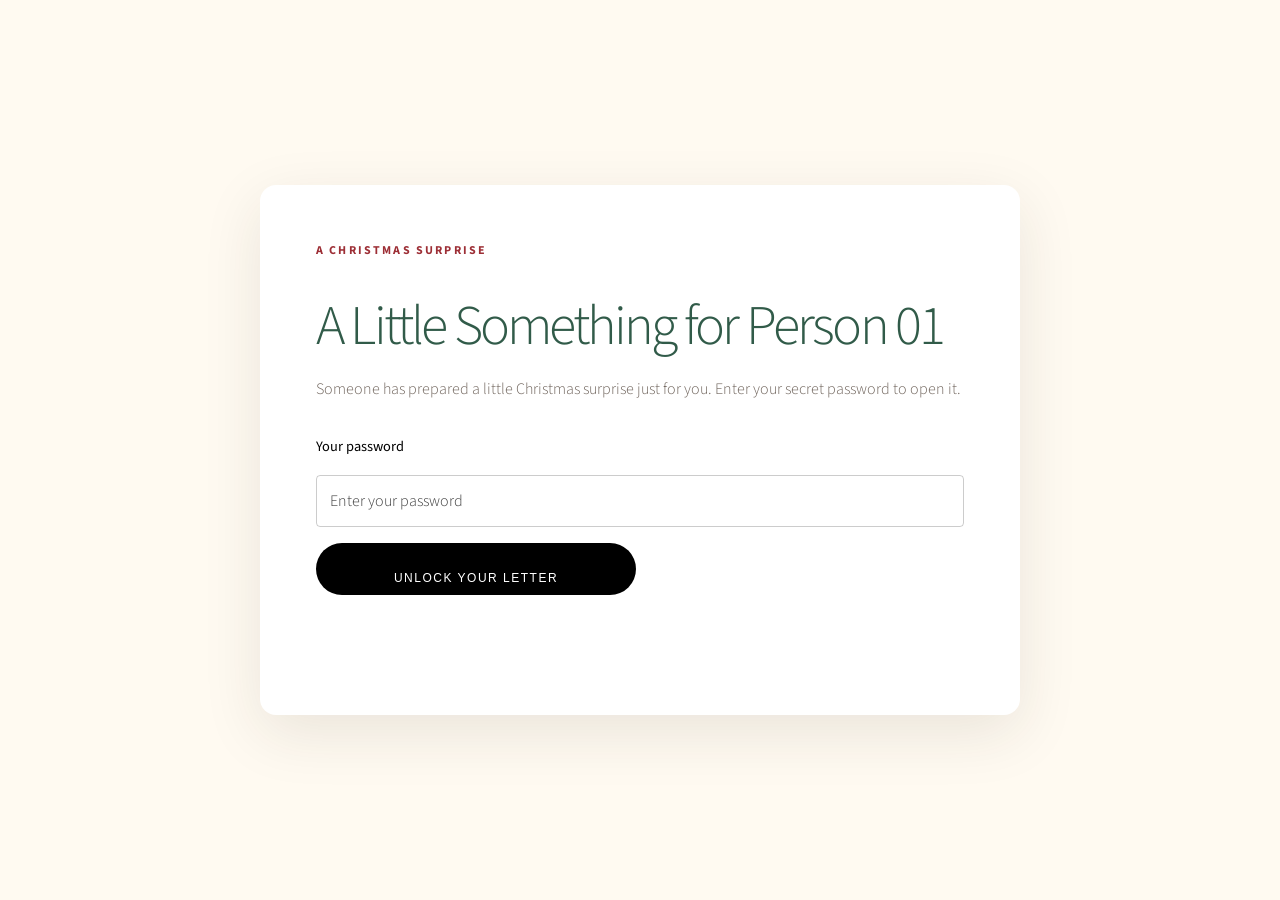
==== letters/person-01/index.html @ bc8947fe "init commit gpt" ====
<!DOCTYPE HTML>
<html lang="en">
<head>
  <title>Christmas Letter</title>
  <meta charset="utf-8" />
  <meta name="viewport" content="width=device-width, initial-scale=1" />
  <link rel="stylesheet" href="../../assets/css/main.css" />
  <link rel="stylesheet" href="../../assets/css/letters.css" />
  <noscript><link rel="stylesheet" href="../../assets/css/noscript.css" /></noscript>
</head>
<body class="letter-page">
  <main class="letter-shell">
    <section class="letter-card">
      <div id="password-gate">
        <p class="letter-kicker">A Christmas surprise</p>
        <h1 class="letter-title">A Little Something for <span id="recipient-name">You</span></h1>
        <p class="letter-intro">Someone has prepared a little Christmas surprise just for you. Enter your secret password to open it.</p>
        <form id="password-form" class="letter-form">
          <label for="letter-password">Your password</label>
          <input id="letter-password" type="password" autocomplete="off" placeholder="Enter your password" required />
          <button type="submit" class="button primary">Unlock your letter</button>
          <p id="password-error" class="letter-error" role="alert" aria-live="polite"></p>
        </form>
      </div>
      <article id="letter-content" hidden>
        <p class="letter-kicker">A letter, just for you</p>
        <h1 class="letter-title" id="letter-title">Merry Christmas!</h1>
        <p id="letter-greeting"></p>
        <div id="letter-paragraphs"></div>
        <p class="letter-footer">Made with love this Christmas ✨</p>
      </article>
    </section>
  </main>
  <script src="./letter-config.js"></script>
  <script src="../../assets/js/letter-gate.js"></script>
</body>
</html>
---- assets/css/main.css ----
@import url(fontawesome-all.min.css);
@import url("https://fonts.googleapis.com/css?family=Source+Sans+Pro:300,300i,400,400i");

/*
	Story by HTML5 UP
	html5up.net | @ajlkn
	Free for personal and commercial use under the CCA 3.0 license (html5up.net/license)
*/

html, body, div, span, applet, object,
iframe, h1, h2, h3, h4, h5, h6, p, blockquote,
pre, a, abbr, acronym, address, big, cite,
code, del, dfn, em, img, ins, kbd, q, s, samp,
small, strike, strong, sub, sup, tt, var, b,
u, i, center, dl, dt, dd, ol, ul, li, fieldset,
form, label, legend, table, caption, tbody,
tfoot, thead, tr, th, td, article, aside,
canvas, details, embed, figure, figcaption,
footer, header, hgroup, menu, nav, output, ruby,
section, summary, time, mark, audio, video {
	margin: 0;
	padding: 0;
	border: 0;
	font-size: 100%;
	font: inherit;
	vertical-align: baseline;}

article, aside, details, figcaption, figure,
footer, header, hgroup, menu, nav, section {
	display: block;}

body {
	line-height: 1;
}

ol, ul {
	list-style: none;
}

blockquote, q {
	quotes: none;
}

	blockquote:before, blockquote:after, q:before, q:after {
		content: '';
		content: none;
	}

table {
	border-collapse: collapse;
	border-spacing: 0;
}

body {
	-webkit-text-size-adjust: none;
}

mark {
	background-color: transparent;
	color: inherit;
}

input::-moz-focus-inner {
	border: 0;
	padding: 0;
}

input, select, textarea {
	-moz-appearance: none;
	-webkit-appearance: none;
	-ms-appearance: none;
	appearance: none;
}

/* Basic */

	@-ms-viewport {
		width: device-width;
	}

	body {
		-ms-overflow-style: scrollbar;
	}

	@media screen and (max-width: 480px) {

		html, body {
			min-width: 320px;
		}

	}

	html {
		box-sizing: border-box;
	}

	*, *:before, *:after {
		box-sizing: inherit;
	}

	body {
		background: #ffffff;
	}

		body.is-preload *, body.is-preload *:before, body.is-preload *:after {
			-moz-animation: none !important;
			-webkit-animation: none !important;
			-ms-animation: none !important;
			animation: none !important;
			-moz-transition: none !important;
			-webkit-transition: none !important;
			-ms-transition: none !important;
			transition: none !important;
		}

/* Type */

	html {
		font-size: 18pt;
	}

		@media screen and (max-width: 1680px) {

			html {
				font-size: 14pt;
			}

		}

		@media screen and (max-width: 1280px) {

			html {
				font-size: 12pt;
			}

		}

		@media screen and (max-width: 736px) {

			html {
				font-size: 11pt;
			}

		}

		@media screen and (max-width: 360px) {

			html {
				font-size: 10pt;
			}

		}

	body {
		background-color: #ffffff;
		color: #000000;
	}

	body, input, select, textarea {
		font-family: "Source Sans Pro", Helvetica, sans-serif;
		font-size: 1rem;
		font-weight: 300;
		line-height: 1.65;
	}

	a {
		-moz-transition: color 0.2s ease-in-out;
		-webkit-transition: color 0.2s ease-in-out;
		-ms-transition: color 0.2s ease-in-out;
		transition: color 0.2s ease-in-out;
		text-decoration: underline;
	}

		a:hover {
			text-decoration: none;
		}

	strong, b {
		font-weight: 400;
	}

	em, i {
		font-style: italic;
	}

	p {
		margin: 0 0 2rem 0;
	}

		p.major {
			font-size: 1.25rem;
		}

	h1, h2, h3, h4, h5, h6 {
		font-weight: 300;
		line-height: 1.375;
		letter-spacing: -0.05em;
		margin: 0 0 1rem 0;
	}

		h1 a, h2 a, h3 a, h4 a, h5 a, h6 a {
			color: inherit;
			text-decoration: none;
		}

	h1 {
		font-size: 3.5rem;
		line-height: 1.2;
	}

	h2 {
		font-size: 2.25rem;
	}

	h3 {
		font-size: 1.5rem;
	}

	h4 {
		font-size: 1.1rem;
	}

	h5 {
		font-size: 0.9rem;
	}

	h6 {
		font-size: 0.7rem;
	}

	sub {
		font-size: 0.8rem;
		position: relative;
		top: 0.5rem;
	}

	sup {
		font-size: 0.8rem;
		position: relative;
		top: -0.5rem;
	}

	blockquote {
		border-left: solid 4px;
		font-style: italic;
		margin: 0 0 2rem 0;
		padding: 0.5rem 0 0.5rem 2rem;
	}

	code {
		border-radius: 4px;
		font-family: "Courier New", monospace;
		font-size: 0.9em;
		margin: 0 0.25rem;
		padding: 0.25rem 0.325rem;
	}

	pre {
		-webkit-overflow-scrolling: touch;
		font-family: "Courier New", monospace;
		font-size: 0.9em;
		margin: 0 0 2rem 0;
	}

		pre code {
			display: block;
			line-height: 1.5;
			padding: 0.75rem 1rem;
			overflow-x: auto;
		}

	hr {
		border: 0;
		border-bottom: solid 1px;
		margin: 2.5rem 0;
	}

		hr.major {
			margin: 3.5rem 0;
		}

	.align-left {
		text-align: left;
	}

	.align-center {
		text-align: center;
	}

	.align-right {
		text-align: right;
	}

	@media screen and (max-width: 736px) {

		p.major {
			font-size: 1.1rem;
		}

		h1 {
			font-size: 2.5rem;
		}

		h2 {
			font-size: 2rem;
		}

		h3 {
			font-size: 1.25rem;
		}

		h4 {
			font-size: 1rem;
		}

	}

	input, select, textarea {
		color: #000000;
	}

	a {
		color: #000000;
	}

		a:hover {
			color: #47D3E5;
		}

	strong, b {
		color: #000000;
	}

	h1, h2, h3, h4, h5, h6 {
		color: #000000;
	}

	blockquote {
		border-left-color: rgba(0, 0, 0, 0.2);
	}

	code {
		background: rgba(0, 0, 0, 0.05);
		border-color: rgba(0, 0, 0, 0.2);
	}

	hr {
		border-bottom-color: rgba(0, 0, 0, 0.2);
	}

/* Row */

	.row {
		display: flex;
		flex-wrap: wrap;
		box-sizing: border-box;
		align-items: stretch;
	}

		.row > * {
			box-sizing: border-box;
		}

		.row.gtr-uniform > * > :last-child {
			margin-bottom: 0;
		}

		.row.aln-left {
			justify-content: flex-start;
		}

		.row.aln-center {
			justify-content: center;
		}

		.row.aln-right {
			justify-content: flex-end;
		}

		.row.aln-top {
			align-items: flex-start;
		}

		.row.aln-middle {
			align-items: center;
		}

		.row.aln-bottom {
			align-items: flex-end;
		}

		.row > .imp {
			order: -1;
		}

		.row > .col-1 {
			width: 8.33333%;
		}

		.row > .off-1 {
			margin-left: 8.33333%;
		}

		.row > .col-2 {
			width: 16.66667%;
		}

		.row > .off-2 {
			margin-left: 16.66667%;
		}

		.row > .col-3 {
			width: 25%;
		}

		.row > .off-3 {
			margin-left: 25%;
		}

		.row > .col-4 {
			width: 33.33333%;
		}

		.row > .off-4 {
			margin-left: 33.33333%;
		}

		.row > .col-5 {
			width: 41.66667%;
		}

		.row > .off-5 {
			margin-left: 41.66667%;
		}

		.row > .col-6 {
			width: 50%;
		}

		.row > .off-6 {
			margin-left: 50%;
		}

		.row > .col-7 {
			width: 58.33333%;
		}

		.row > .off-7 {
			margin-left: 58.33333%;
		}

		.row > .col-8 {
			width: 66.66667%;
		}

		.row > .off-8 {
			margin-left: 66.66667%;
		}

		.row > .col-9 {
			width: 75%;
		}

		.row > .off-9 {
			margin-left: 75%;
		}

		.row > .col-10 {
			width: 83.33333%;
		}

		.row > .off-10 {
			margin-left: 83.33333%;
		}

		.row > .col-11 {
			width: 91.66667%;
		}

		.row > .off-11 {
			margin-left: 91.66667%;
		}

		.row > .col-12 {
			width: 100%;
		}

		.row > .off-12 {
			margin-left: 100%;
		}

		.row.gtr-0 {
			margin-top: 0;
			margin-left: 0rem;
		}

			.row.gtr-0 > * {
				padding: 0 0 0 0rem;
			}

			.row.gtr-0.gtr-uniform {
				margin-top: 0rem;
			}

				.row.gtr-0.gtr-uniform > * {
					padding-top: 0rem;
				}

		.row.gtr-25 {
			margin-top: 0;
			margin-left: -0.5rem;
		}

			.row.gtr-25 > * {
				padding: 0 0 0 0.5rem;
			}

			.row.gtr-25.gtr-uniform {
				margin-top: -0.5rem;
			}

				.row.gtr-25.gtr-uniform > * {
					padding-top: 0.5rem;
				}

		.row.gtr-50 {
			margin-top: 0;
			margin-left: -1rem;
		}

			.row.gtr-50 > * {
				padding: 0 0 0 1rem;
			}

			.row.gtr-50.gtr-uniform {
				margin-top: -1rem;
			}

				.row.gtr-50.gtr-uniform > * {
					padding-top: 1rem;
				}

		.row {
			margin-top: 0;
			margin-left: -2rem;
		}

			.row > * {
				padding: 0 0 0 2rem;
			}

			.row.gtr-uniform {
				margin-top: -2rem;
			}

				.row.gtr-uniform > * {
					padding-top: 2rem;
				}

		.row.gtr-150 {
			margin-top: 0;
			margin-left: -3rem;
		}

			.row.gtr-150 > * {
				padding: 0 0 0 3rem;
			}

			.row.gtr-150.gtr-uniform {
				margin-top: -3rem;
			}

				.row.gtr-150.gtr-uniform > * {
					padding-top: 3rem;
				}

		.row.gtr-200 {
			margin-top: 0;
			margin-left: -4rem;
		}

			.row.gtr-200 > * {
				padding: 0 0 0 4rem;
			}

			.row.gtr-200.gtr-uniform {
				margin-top: -4rem;
			}

				.row.gtr-200.gtr-uniform > * {
					padding-top: 4rem;
				}

		@media screen and (max-width: 1680px) {

			.row {
				display: flex;
				flex-wrap: wrap;
				box-sizing: border-box;
				align-items: stretch;
			}

				.row > * {
					box-sizing: border-box;
				}

				.row.gtr-uniform > * > :last-child {
					margin-bottom: 0;
				}

				.row.aln-left {
					justify-content: flex-start;
				}

				.row.aln-center {
					justify-content: center;
				}

				.row.aln-right {
					justify-content: flex-end;
				}

				.row.aln-top {
					align-items: flex-start;
				}

				.row.aln-middle {
					align-items: center;
				}

				.row.aln-bottom {
					align-items: flex-end;
				}

				.row > .imp-xlarge {
					order: -1;
				}

				.row > .col-1-xlarge {
					width: 8.33333%;
				}

				.row > .off-1-xlarge {
					margin-left: 8.33333%;
				}

				.row > .col-2-xlarge {
					width: 16.66667%;
				}

				.row > .off-2-xlarge {
					margin-left: 16.66667%;
				}

				.row > .col-3-xlarge {
					width: 25%;
				}

				.row > .off-3-xlarge {
					margin-left: 25%;
				}

				.row > .col-4-xlarge {
					width: 33.33333%;
				}

				.row > .off-4-xlarge {
					margin-left: 33.33333%;
				}

				.row > .col-5-xlarge {
					width: 41.66667%;
				}

				.row > .off-5-xlarge {
					margin-left: 41.66667%;
				}

				.row > .col-6-xlarge {
					width: 50%;
				}

				.row > .off-6-xlarge {
					margin-left: 50%;
				}

				.row > .col-7-xlarge {
					width: 58.33333%;
				}

				.row > .off-7-xlarge {
					margin-left: 58.33333%;
				}

				.row > .col-8-xlarge {
					width: 66.66667%;
				}

				.row > .off-8-xlarge {
					margin-left: 66.66667%;
				}

				.row > .col-9-xlarge {
					width: 75%;
				}

				.row > .off-9-xlarge {
					margin-left: 75%;
				}

				.row > .col-10-xlarge {
					width: 83.33333%;
				}

				.row > .off-10-xlarge {
					margin-left: 83.33333%;
				}

				.row > .col-11-xlarge {
					width: 91.66667%;
				}

				.row > .off-11-xlarge {
					margin-left: 91.66667%;
				}

				.row > .col-12-xlarge {
					width: 100%;
				}

				.row > .off-12-xlarge {
					margin-left: 100%;
				}

				.row.gtr-0 {
					margin-top: 0;
					margin-left: 0rem;
				}

					.row.gtr-0 > * {
						padding: 0 0 0 0rem;
					}

					.row.gtr-0.gtr-uniform {
						margin-top: 0rem;
					}

						.row.gtr-0.gtr-uniform > * {
							padding-top: 0rem;
						}

				.row.gtr-25 {
					margin-top: 0;
					margin-left: -0.5rem;
				}

					.row.gtr-25 > * {
						padding: 0 0 0 0.5rem;
					}

					.row.gtr-25.gtr-uniform {
						margin-top: -0.5rem;
					}

						.row.gtr-25.gtr-uniform > * {
							padding-top: 0.5rem;
						}

				.row.gtr-50 {
					margin-top: 0;
					margin-left: -1rem;
				}

					.row.gtr-50 > * {
						padding: 0 0 0 1rem;
					}

					.row.gtr-50.gtr-uniform {
						margin-top: -1rem;
					}

						.row.gtr-50.gtr-uniform > * {
							padding-top: 1rem;
						}

				.row {
					margin-top: 0;
					margin-left: -2rem;
				}

					.row > * {
						padding: 0 0 0 2rem;
					}

					.row.gtr-uniform {
						margin-top: -2rem;
					}

						.row.gtr-uniform > * {
							padding-top: 2rem;
						}

				.row.gtr-150 {
					margin-top: 0;
					margin-left: -3rem;
				}

					.row.gtr-150 > * {
						padding: 0 0 0 3rem;
					}

					.row.gtr-150.gtr-uniform {
						margin-top: -3rem;
					}

						.row.gtr-150.gtr-uniform > * {
							padding-top: 3rem;
						}

				.row.gtr-200 {
					margin-top: 0;
					margin-left: -4rem;
				}

					.row.gtr-200 > * {
						padding: 0 0 0 4rem;
					}

					.row.gtr-200.gtr-uniform {
						margin-top: -4rem;
					}

						.row.gtr-200.gtr-uniform > * {
							padding-top: 4rem;
						}

		}

		@media screen and (max-width: 1280px) {

			.row {
				display: flex;
				flex-wrap: wrap;
				box-sizing: border-box;
				align-items: stretch;
			}

				.row > * {
					box-sizing: border-box;
				}

				.row.gtr-uniform > * > :last-child {
					margin-bottom: 0;
				}

				.row.aln-left {
					justify-content: flex-start;
				}

				.row.aln-center {
					justify-content: center;
				}

				.row.aln-right {
					justify-content: flex-end;
				}

				.row.aln-top {
					align-items: flex-start;
				}

				.row.aln-middle {
					align-items: center;
				}

				.row.aln-bottom {
					align-items: flex-end;
				}

				.row > .imp-large {
					order: -1;
				}

				.row > .col-1-large {
					width: 8.33333%;
				}

				.row > .off-1-large {
					margin-left: 8.33333%;
				}

				.row > .col-2-large {
					width: 16.66667%;
				}

				.row > .off-2-large {
					margin-left: 16.66667%;
				}

				.row > .col-3-large {
					width: 25%;
				}

				.row > .off-3-large {
					margin-left: 25%;
				}

				.row > .col-4-large {
					width: 33.33333%;
				}

				.row > .off-4-large {
					margin-left: 33.33333%;
				}

				.row > .col-5-large {
					width: 41.66667%;
				}

				.row > .off-5-large {
					margin-left: 41.66667%;
				}

				.row > .col-6-large {
					width: 50%;
				}

				.row > .off-6-large {
					margin-left: 50%;
				}

				.row > .col-7-large {
					width: 58.33333%;
				}

				.row > .off-7-large {
					margin-left: 58.33333%;
				}

				.row > .col-8-large {
					width: 66.66667%;
				}

				.row > .off-8-large {
					margin-left: 66.66667%;
				}

				.row > .col-9-large {
					width: 75%;
				}

				.row > .off-9-large {
					margin-left: 75%;
				}

				.row > .col-10-large {
					width: 83.33333%;
				}

				.row > .off-10-large {
					margin-left: 83.33333%;
				}

				.row > .col-11-large {
					width: 91.66667%;
				}

				.row > .off-11-large {
					margin-left: 91.66667%;
				}

				.row > .col-12-large {
					width: 100%;
				}

				.row > .off-12-large {
					margin-left: 100%;
				}

				.row.gtr-0 {
					margin-top: 0;
					margin-left: 0rem;
				}

					.row.gtr-0 > * {
						padding: 0 0 0 0rem;
					}

					.row.gtr-0.gtr-uniform {
						margin-top: 0rem;
					}

						.row.gtr-0.gtr-uniform > * {
							padding-top: 0rem;
						}

				.row.gtr-25 {
					margin-top: 0;
					margin-left: -0.5rem;
				}

					.row.gtr-25 > * {
						padding: 0 0 0 0.5rem;
					}

					.row.gtr-25.gtr-uniform {
						margin-top: -0.5rem;
					}

						.row.gtr-25.gtr-uniform > * {
							padding-top: 0.5rem;
						}

				.row.gtr-50 {
					margin-top: 0;
					margin-left: -1rem;
				}

					.row.gtr-50 > * {
						padding: 0 0 0 1rem;
					}

					.row.gtr-50.gtr-uniform {
						margin-top: -1rem;
					}

						.row.gtr-50.gtr-uniform > * {
							padding-top: 1rem;
						}

				.row {
					margin-top: 0;
					margin-left: -2rem;
				}

					.row > * {
						padding: 0 0 0 2rem;
					}

					.row.gtr-uniform {
						margin-top: -2rem;
					}

						.row.gtr-uniform > * {
							padding-top: 2rem;
						}

				.row.gtr-150 {
					margin-top: 0;
					margin-left: -3rem;
				}

					.row.gtr-150 > * {
						padding: 0 0 0 3rem;
					}

					.row.gtr-150.gtr-uniform {
						margin-top: -3rem;
					}

						.row.gtr-150.gtr-uniform > * {
							padding-top: 3rem;
						}

				.row.gtr-200 {
					margin-top: 0;
					margin-left: -4rem;
				}

					.row.gtr-200 > * {
						padding: 0 0 0 4rem;
					}

					.row.gtr-200.gtr-uniform {
						margin-top: -4rem;
					}

						.row.gtr-200.gtr-uniform > * {
							padding-top: 4rem;
						}

		}

		@media screen and (max-width: 980px) {

			.row {
				display: flex;
				flex-wrap: wrap;
				box-sizing: border-box;
				align-items: stretch;
			}

				.row > * {
					box-sizing: border-box;
				}

				.row.gtr-uniform > * > :last-child {
					margin-bottom: 0;
				}

				.row.aln-left {
					justify-content: flex-start;
				}

				.row.aln-center {
					justify-content: center;
				}

				.row.aln-right {
					justify-content: flex-end;
				}

				.row.aln-top {
					align-items: flex-start;
				}

				.row.aln-middle {
					align-items: center;
				}

				.row.aln-bottom {
					align-items: flex-end;
				}

				.row > .imp-medium {
					order: -1;
				}

				.row > .col-1-medium {
					width: 8.33333%;
				}

				.row > .off-1-medium {
					margin-left: 8.33333%;
				}

				.row > .col-2-medium {
					width: 16.66667%;
				}

				.row > .off-2-medium {
					margin-left: 16.66667%;
				}

				.row > .col-3-medium {
					width: 25%;
				}

				.row > .off-3-medium {
					margin-left: 25%;
				}

				.row > .col-4-medium {
					width: 33.33333%;
				}

				.row > .off-4-medium {
					margin-left: 33.33333%;
				}

				.row > .col-5-medium {
					width: 41.66667%;
				}

				.row > .off-5-medium {
					margin-left: 41.66667%;
				}

				.row > .col-6-medium {
					width: 50%;
				}

				.row > .off-6-medium {
					margin-left: 50%;
				}

				.row > .col-7-medium {
					width: 58.33333%;
				}

				.row > .off-7-medium {
					margin-left: 58.33333%;
				}

				.row > .col-8-medium {
					width: 66.66667%;
				}

				.row > .off-8-medium {
					margin-left: 66.66667%;
				}

				.row > .col-9-medium {
					width: 75%;
				}

				.row > .off-9-medium {
					margin-left: 75%;
				}

				.row > .col-10-medium {
					width: 83.33333%;
				}

				.row > .off-10-medium {
					margin-left: 83.33333%;
				}

				.row > .col-11-medium {
					width: 91.66667%;
				}

				.row > .off-11-medium {
					margin-left: 91.66667%;
				}

				.row > .col-12-medium {
					width: 100%;
				}

				.row > .off-12-medium {
					margin-left: 100%;
				}

				.row.gtr-0 {
					margin-top: 0;
					margin-left: 0rem;
				}

					.row.gtr-0 > * {
						padding: 0 0 0 0rem;
					}

					.row.gtr-0.gtr-uniform {
						margin-top: 0rem;
					}

						.row.gtr-0.gtr-uniform > * {
							padding-top: 0rem;
						}

				.row.gtr-25 {
					margin-top: 0;
					margin-left: -0.5rem;
				}

					.row.gtr-25 > * {
						padding: 0 0 0 0.5rem;
					}

					.row.gtr-25.gtr-uniform {
						margin-top: -0.5rem;
					}

						.row.gtr-25.gtr-uniform > * {
							padding-top: 0.5rem;
						}

				.row.gtr-50 {
					margin-top: 0;
					margin-left: -1rem;
				}

					.row.gtr-50 > * {
						padding: 0 0 0 1rem;
					}

					.row.gtr-50.gtr-uniform {
						margin-top: -1rem;
					}

						.row.gtr-50.gtr-uniform > * {
							padding-top: 1rem;
						}

				.row {
					margin-top: 0;
					margin-left: -2rem;
				}

					.row > * {
						padding: 0 0 0 2rem;
					}

					.row.gtr-uniform {
						margin-top: -2rem;
					}

						.row.gtr-uniform > * {
							padding-top: 2rem;
						}

				.row.gtr-150 {
					margin-top: 0;
					margin-left: -3rem;
				}

					.row.gtr-150 > * {
						padding: 0 0 0 3rem;
					}

					.row.gtr-150.gtr-uniform {
						margin-top: -3rem;
					}

						.row.gtr-150.gtr-uniform > * {
							padding-top: 3rem;
						}

				.row.gtr-200 {
					margin-top: 0;
					margin-left: -4rem;
				}

					.row.gtr-200 > * {
						padding: 0 0 0 4rem;
					}

					.row.gtr-200.gtr-uniform {
						margin-top: -4rem;
					}

						.row.gtr-200.gtr-uniform > * {
							padding-top: 4rem;
						}

		}

		@media screen and (max-width: 736px) {

			.row {
				display: flex;
				flex-wrap: wrap;
				box-sizing: border-box;
				align-items: stretch;
			}

				.row > * {
					box-sizing: border-box;
				}

				.row.gtr-uniform > * > :last-child {
					margin-bottom: 0;
				}

				.row.aln-left {
					justify-content: flex-start;
				}

				.row.aln-center {
					justify-content: center;
				}

				.row.aln-right {
					justify-content: flex-end;
				}

				.row.aln-top {
					align-items: flex-start;
				}

				.row.aln-middle {
					align-items: center;
				}

				.row.aln-bottom {
					align-items: flex-end;
				}

				.row > .imp-small {
					order: -1;
				}

				.row > .col-1-small {
					width: 8.33333%;
				}

				.row > .off-1-small {
					margin-left: 8.33333%;
				}

				.row > .col-2-small {
					width: 16.66667%;
				}

				.row > .off-2-small {
					margin-left: 16.66667%;
				}

				.row > .col-3-small {
					width: 25%;
				}

				.row > .off-3-small {
					margin-left: 25%;
				}

				.row > .col-4-small {
					width: 33.33333%;
				}

				.row > .off-4-small {
					margin-left: 33.33333%;
				}

				.row > .col-5-small {
					width: 41.66667%;
				}

				.row > .off-5-small {
					margin-left: 41.66667%;
				}

				.row > .col-6-small {
					width: 50%;
				}

				.row > .off-6-small {
					margin-left: 50%;
				}

				.row > .col-7-small {
					width: 58.33333%;
				}

				.row > .off-7-small {
					margin-left: 58.33333%;
				}

				.row > .col-8-small {
					width: 66.66667%;
				}

				.row > .off-8-small {
					margin-left: 66.66667%;
				}

				.row > .col-9-small {
					width: 75%;
				}

				.row > .off-9-small {
					margin-left: 75%;
				}

				.row > .col-10-small {
					width: 83.33333%;
				}

				.row > .off-10-small {
					margin-left: 83.33333%;
				}

				.row > .col-11-small {
					width: 91.66667%;
				}

				.row > .off-11-small {
					margin-left: 91.66667%;
				}

				.row > .col-12-small {
					width: 100%;
				}

				.row > .off-12-small {
					margin-left: 100%;
				}

				.row.gtr-0 {
					margin-top: 0;
					margin-left: 0rem;
				}

					.row.gtr-0 > * {
						padding: 0 0 0 0rem;
					}

					.row.gtr-0.gtr-uniform {
						margin-top: 0rem;
					}

						.row.gtr-0.gtr-uniform > * {
							padding-top: 0rem;
						}

				.row.gtr-25 {
					margin-top: 0;
					margin-left: -0.5rem;
				}

					.row.gtr-25 > * {
						padding: 0 0 0 0.5rem;
					}

					.row.gtr-25.gtr-uniform {
						margin-top: -0.5rem;
					}

						.row.gtr-25.gtr-uniform > * {
							padding-top: 0.5rem;
						}

				.row.gtr-50 {
					margin-top: 0;
					margin-left: -1rem;
				}

					.row.gtr-50 > * {
						padding: 0 0 0 1rem;
					}

					.row.gtr-50.gtr-uniform {
						margin-top: -1rem;
					}

						.row.gtr-50.gtr-uniform > * {
							padding-top: 1rem;
						}

				.row {
					margin-top: 0;
					margin-left: -2rem;
				}

					.row > * {
						padding: 0 0 0 2rem;
					}

					.row.gtr-uniform {
						margin-top: -2rem;
					}

						.row.gtr-uniform > * {
							padding-top: 2rem;
						}

				.row.gtr-150 {
					margin-top: 0;
					margin-left: -3rem;
				}

					.row.gtr-150 > * {
						padding: 0 0 0 3rem;
					}

					.row.gtr-150.gtr-uniform {
						margin-top: -3rem;
					}

						.row.gtr-150.gtr-uniform > * {
							padding-top: 3rem;
						}

				.row.gtr-200 {
					margin-top: 0;
					margin-left: -4rem;
				}

					.row.gtr-200 > * {
						padding: 0 0 0 4rem;
					}

					.row.gtr-200.gtr-uniform {
						margin-top: -4rem;
					}

						.row.gtr-200.gtr-uniform > * {
							padding-top: 4rem;
						}

		}

		@media screen and (max-width: 480px) {

			.row {
				display: flex;
				flex-wrap: wrap;
				box-sizing: border-box;
				align-items: stretch;
			}

				.row > * {
					box-sizing: border-box;
				}

				.row.gtr-uniform > * > :last-child {
					margin-bottom: 0;
				}

				.row.aln-left {
					justify-content: flex-start;
				}

				.row.aln-center {
					justify-content: center;
				}

				.row.aln-right {
					justify-content: flex-end;
				}

				.row.aln-top {
					align-items: flex-start;
				}

				.row.aln-middle {
					align-items: center;
				}

				.row.aln-bottom {
					align-items: flex-end;
				}

				.row > .imp-xsmall {
					order: -1;
				}

				.row > .col-1-xsmall {
					width: 8.33333%;
				}

				.row > .off-1-xsmall {
					margin-left: 8.33333%;
				}

				.row > .col-2-xsmall {
					width: 16.66667%;
				}

				.row > .off-2-xsmall {
					margin-left: 16.66667%;
				}

				.row > .col-3-xsmall {
					width: 25%;
				}

				.row > .off-3-xsmall {
					margin-left: 25%;
				}

				.row > .col-4-xsmall {
					width: 33.33333%;
				}

				.row > .off-4-xsmall {
					margin-left: 33.33333%;
				}

				.row > .col-5-xsmall {
					width: 41.66667%;
				}

				.row > .off-5-xsmall {
					margin-left: 41.66667%;
				}

				.row > .col-6-xsmall {
					width: 50%;
				}

				.row > .off-6-xsmall {
					margin-left: 50%;
				}

				.row > .col-7-xsmall {
					width: 58.33333%;
				}

				.row > .off-7-xsmall {
					margin-left: 58.33333%;
				}

				.row > .col-8-xsmall {
					width: 66.66667%;
				}

				.row > .off-8-xsmall {
					margin-left: 66.66667%;
				}

				.row > .col-9-xsmall {
					width: 75%;
				}

				.row > .off-9-xsmall {
					margin-left: 75%;
				}

				.row > .col-10-xsmall {
					width: 83.33333%;
				}

				.row > .off-10-xsmall {
					margin-left: 83.33333%;
				}

				.row > .col-11-xsmall {
					width: 91.66667%;
				}

				.row > .off-11-xsmall {
					margin-left: 91.66667%;
				}

				.row > .col-12-xsmall {
					width: 100%;
				}

				.row > .off-12-xsmall {
					margin-left: 100%;
				}

				.row.gtr-0 {
					margin-top: 0;
					margin-left: 0rem;
				}

					.row.gtr-0 > * {
						padding: 0 0 0 0rem;
					}

					.row.gtr-0.gtr-uniform {
						margin-top: 0rem;
					}

						.row.gtr-0.gtr-uniform > * {
							padding-top: 0rem;
						}

				.row.gtr-25 {
					margin-top: 0;
					margin-left: -0.5rem;
				}

					.row.gtr-25 > * {
						padding: 0 0 0 0.5rem;
					}

					.row.gtr-25.gtr-uniform {
						margin-top: -0.5rem;
					}

						.row.gtr-25.gtr-uniform > * {
							padding-top: 0.5rem;
						}

				.row.gtr-50 {
					margin-top: 0;
					margin-left: -1rem;
				}

					.row.gtr-50 > * {
						padding: 0 0 0 1rem;
					}

					.row.gtr-50.gtr-uniform {
						margin-top: -1rem;
					}

						.row.gtr-50.gtr-uniform > * {
							padding-top: 1rem;
						}

				.row {
					margin-top: 0;
					margin-left: -2rem;
				}

					.row > * {
						padding: 0 0 0 2rem;
					}

					.row.gtr-uniform {
						margin-top: -2rem;
					}

						.row.gtr-uniform > * {
							padding-top: 2rem;
						}

				.row.gtr-150 {
					margin-top: 0;
					margin-left: -3rem;
				}

					.row.gtr-150 > * {
						padding: 0 0 0 3rem;
					}

					.row.gtr-150.gtr-uniform {
						margin-top: -3rem;
					}

						.row.gtr-150.gtr-uniform > * {
							padding-top: 3rem;
						}

				.row.gtr-200 {
					margin-top: 0;
					margin-left: -4rem;
				}

					.row.gtr-200 > * {
						padding: 0 0 0 4rem;
					}

					.row.gtr-200.gtr-uniform {
						margin-top: -4rem;
					}

						.row.gtr-200.gtr-uniform > * {
							padding-top: 4rem;
						}

		}

		@media screen and (max-width: 360px) {

			.row {
				display: flex;
				flex-wrap: wrap;
				box-sizing: border-box;
				align-items: stretch;
			}

				.row > * {
					box-sizing: border-box;
				}

				.row.gtr-uniform > * > :last-child {
					margin-bottom: 0;
				}

				.row.aln-left {
					justify-content: flex-start;
				}

				.row.aln-center {
					justify-content: center;
				}

				.row.aln-right {
					justify-content: flex-end;
				}

				.row.aln-top {
					align-items: flex-start;
				}

				.row.aln-middle {
					align-items: center;
				}

				.row.aln-bottom {
					align-items: flex-end;
				}

				.row > .imp-xxsmall {
					order: -1;
				}

				.row > .col-1-xxsmall {
					width: 8.33333%;
				}

				.row > .off-1-xxsmall {
					margin-left: 8.33333%;
				}

				.row > .col-2-xxsmall {
					width: 16.66667%;
				}

				.row > .off-2-xxsmall {
					margin-left: 16.66667%;
				}

				.row > .col-3-xxsmall {
					width: 25%;
				}

				.row > .off-3-xxsmall {
					margin-left: 25%;
				}

				.row > .col-4-xxsmall {
					width: 33.33333%;
				}

				.row > .off-4-xxsmall {
					margin-left: 33.33333%;
				}

				.row > .col-5-xxsmall {
					width: 41.66667%;
				}

				.row > .off-5-xxsmall {
					margin-left: 41.66667%;
				}

				.row > .col-6-xxsmall {
					width: 50%;
				}

				.row > .off-6-xxsmall {
					margin-left: 50%;
				}

				.row > .col-7-xxsmall {
					width: 58.33333%;
				}

				.row > .off-7-xxsmall {
					margin-left: 58.33333%;
				}

				.row > .col-8-xxsmall {
					width: 66.66667%;
				}

				.row > .off-8-xxsmall {
					margin-left: 66.66667%;
				}

				.row > .col-9-xxsmall {
					width: 75%;
				}

				.row > .off-9-xxsmall {
					margin-left: 75%;
				}

				.row > .col-10-xxsmall {
					width: 83.33333%;
				}

				.row > .off-10-xxsmall {
					margin-left: 83.33333%;
				}

				.row > .col-11-xxsmall {
					width: 91.66667%;
				}

				.row > .off-11-xxsmall {
					margin-left: 91.66667%;
				}

				.row > .col-12-xxsmall {
					width: 100%;
				}

				.row > .off-12-xxsmall {
					margin-left: 100%;
				}

				.row.gtr-0 {
					margin-top: 0;
					margin-left: 0rem;
				}

					.row.gtr-0 > * {
						padding: 0 0 0 0rem;
					}

					.row.gtr-0.gtr-uniform {
						margin-top: 0rem;
					}

						.row.gtr-0.gtr-uniform > * {
							padding-top: 0rem;
						}

				.row.gtr-25 {
					margin-top: 0;
					margin-left: -0.5rem;
				}

					.row.gtr-25 > * {
						padding: 0 0 0 0.5rem;
					}

					.row.gtr-25.gtr-uniform {
						margin-top: -0.5rem;
					}

						.row.gtr-25.gtr-uniform > * {
							padding-top: 0.5rem;
						}

				.row.gtr-50 {
					margin-top: 0;
					margin-left: -1rem;
				}

					.row.gtr-50 > * {
						padding: 0 0 0 1rem;
					}

					.row.gtr-50.gtr-uniform {
						margin-top: -1rem;
					}

						.row.gtr-50.gtr-uniform > * {
							padding-top: 1rem;
						}

				.row {
					margin-top: 0;
					margin-left: -2rem;
				}

					.row > * {
						padding: 0 0 0 2rem;
					}

					.row.gtr-uniform {
						margin-top: -2rem;
					}

						.row.gtr-uniform > * {
							padding-top: 2rem;
						}

				.row.gtr-150 {
					margin-top: 0;
					margin-left: -3rem;
				}

					.row.gtr-150 > * {
						padding: 0 0 0 3rem;
					}

					.row.gtr-150.gtr-uniform {
						margin-top: -3rem;
					}

						.row.gtr-150.gtr-uniform > * {
							padding-top: 3rem;
						}

				.row.gtr-200 {
					margin-top: 0;
					margin-left: -4rem;
				}

					.row.gtr-200 > * {
						padding: 0 0 0 4rem;
					}

					.row.gtr-200.gtr-uniform {
						margin-top: -4rem;
					}

						.row.gtr-200.gtr-uniform > * {
							padding-top: 4rem;
						}

		}

/* Box */

	.box {
		border-radius: 4px;
		border: solid 1px;
		margin-bottom: 2rem;
		padding: 1.5rem;
	}

		.box > :last-child,
		.box > :last-child > :last-child,
		.box > :last-child > :last-child > :last-child {
			margin-bottom: 0;
		}

		.box.alt {
			border: 0;
			border-radius: 0;
			padding: 0;
		}

	.box {
		border-color: rgba(0, 0, 0, 0.2);
	}

/* Button */

	input[type="submit"],
	input[type="reset"],
	input[type="button"],
	button,
	.button {
		-moz-appearance: none;
		-webkit-appearance: none;
		-ms-appearance: none;
		appearance: none;
		-moz-transition: background-color 0.2s ease-in-out, box-shadow 0.2s ease-in-out, color 0.2s ease-in-out;
		-webkit-transition: background-color 0.2s ease-in-out, box-shadow 0.2s ease-in-out, color 0.2s ease-in-out;
		-ms-transition: background-color 0.2s ease-in-out, box-shadow 0.2s ease-in-out, color 0.2s ease-in-out;
		transition: background-color 0.2s ease-in-out, box-shadow 0.2s ease-in-out, color 0.2s ease-in-out;
		border: 0;
		cursor: pointer;
		display: inline-block;
		font-weight: 400;
		letter-spacing: 0.125em;
		text-align: center;
		text-decoration: none;
		text-transform: uppercase;
		white-space: nowrap;
		font-size: 0.75rem;
		max-width: 20rem;
		height: 3.75em;
		line-height: 3.75em;
		border-radius: 3.75em;
		padding: 0 2.5em;
		text-overflow: ellipsis;
		overflow: hidden;
	}

		input[type="submit"].icon:before,
		input[type="reset"].icon:before,
		input[type="button"].icon:before,
		button.icon:before,
		.button.icon:before {
			margin-right: 0.5rem;
		}

		input[type="submit"].fit,
		input[type="reset"].fit,
		input[type="button"].fit,
		button.fit,
		.button.fit {
			width: 100%;
		}

		input[type="submit"].small,
		input[type="reset"].small,
		input[type="button"].small,
		button.small,
		.button.small {
			font-size: 0.6rem;
			height: 3.325em;
			line-height: 3.325em;
			border-radius: 3.325em;
			padding: 0 2em;
		}

		input[type="submit"].large,
		input[type="reset"].large,
		input[type="button"].large,
		button.large,
		.button.large {
			font-size: 0.8rem;
			height: 4em;
			line-height: 4em;
			border-radius: 4em;
			padding: 0 3em;
		}

		input[type="submit"].wide,
		input[type="reset"].wide,
		input[type="button"].wide,
		button.wide,
		.button.wide {
			min-width: 14em;
		}

		input[type="submit"].disabled, input[type="submit"]:disabled,
		input[type="reset"].disabled,
		input[type="reset"]:disabled,
		input[type="button"].disabled,
		input[type="button"]:disabled,
		button.disabled,
		button:disabled,
		.button.disabled,
		.button:disabled {
			pointer-events: none;
			opacity: 0.25;
		}

	input[type="submit"],
	input[type="reset"],
	input[type="button"],
	button,
	.button {
		background-color: transparent;
		box-shadow: inset 0 0 0 1px rgba(0, 0, 0, 0.2);
		color: #000000 !important;
	}

		input[type="submit"]:hover,
		input[type="reset"]:hover,
		input[type="button"]:hover,
		button:hover,
		.button:hover {
			box-shadow: inset 0 0 0 1px #47D3E5;
			color: #47D3E5 !important;
		}

		input[type="submit"]:active,
		input[type="reset"]:active,
		input[type="button"]:active,
		button:active,
		.button:active {
			background-color: rgba(71, 211, 229, 0.2);
			box-shadow: inset 0 0 0 1px #47D3E5;
			color: #47D3E5 !important;
		}

		input[type="submit"].primary,
		input[type="reset"].primary,
		input[type="button"].primary,
		button.primary,
		.button.primary {
			background-color: #000000;
			box-shadow: none;
			color: #ffffff !important;
		}

			input[type="submit"].primary:hover,
			input[type="reset"].primary:hover,
			input[type="button"].primary:hover,
			button.primary:hover,
			.button.primary:hover {
				background-color: #47D3E5;
			}

			input[type="submit"].primary:active,
			input[type="reset"].primary:active,
			input[type="button"].primary:active,
			button.primary:active,
			.button.primary:active {
				background-color: #1ebdd1;
			}

/* Form */

	form {
		margin: 0 0 2rem 0;
	}

		form > :last-child {
			margin-bottom: 0;
		}

		form > .fields {
			display: -moz-flex;
			display: -webkit-flex;
			display: -ms-flex;
			display: flex;
			-moz-flex-wrap: wrap;
			-webkit-flex-wrap: wrap;
			-ms-flex-wrap: wrap;
			flex-wrap: wrap;
			width: calc(100% + 3rem);
			margin: -1.5rem 0 2rem -1.5rem;
		}

			form > .fields > .field {
				-moz-flex-grow: 0;
				-webkit-flex-grow: 0;
				-ms-flex-grow: 0;
				flex-grow: 0;
				-moz-flex-shrink: 0;
				-webkit-flex-shrink: 0;
				-ms-flex-shrink: 0;
				flex-shrink: 0;
				padding: 1.5rem 0 0 1.5rem;
				width: calc(100% - 1.5rem);
			}

				form > .fields > .field.half {
					width: calc(50% - 0.75rem);
				}

				form > .fields > .field.third {
					width: calc(100%/3 - 0.5rem);
				}

				form > .fields > .field.quarter {
					width: calc(25% - 0.375rem);
				}

		@media screen and (max-width: 480px) {

			form > .fields {
				width: calc(100% + 3rem);
				margin: -1.5rem 0 2rem -1.5rem;
			}

				form > .fields > .field {
					padding: 1.5rem 0 0 1.5rem;
					width: calc(100% - 1.5rem);
				}

					form > .fields > .field.half {
						width: calc(100% - 1.5rem);
					}

					form > .fields > .field.third {
						width: calc(100% - 1.5rem);
					}

					form > .fields > .field.quarter {
						width: calc(100% - 1.5rem);
					}

		}

	label {
		display: block;
		font-size: 0.9rem;
		font-weight: 400;
		margin: 0 0 1rem 0;
	}

	input[type="text"],
	input[type="password"],
	input[type="email"],
	input[type="tel"],
	input[type="search"],
	input[type="url"],
	select,
	textarea {
		-moz-appearance: none;
		-webkit-appearance: none;
		-ms-appearance: none;
		appearance: none;
		background-color: transparent;
		border-radius: 4px;
		border: none;
		border: solid 1px;
		color: inherit;
		display: block;
		outline: 0;
		padding: 0 0.825rem;
		text-decoration: none;
		width: 100%;
	}

		input[type="text"]:invalid,
		input[type="password"]:invalid,
		input[type="email"]:invalid,
		input[type="tel"]:invalid,
		input[type="search"]:invalid,
		input[type="url"]:invalid,
		select:invalid,
		textarea:invalid {
			box-shadow: none;
		}

	select {
		background-size: 1.25rem;
		background-repeat: no-repeat;
		background-position: calc(100% - 1rem) center;
		height: 2.75rem;
		padding-right: 2.75rem;
		text-overflow: ellipsis;
	}

		select:focus::-ms-value {
			background-color: transparent;
		}

		select::-ms-expand {
			display: none;
		}

	input[type="text"],
	input[type="password"],
	input[type="email"],
	input[type="tel"],
	input[type="search"],
	input[type="url"],
	select {
		height: 2.75rem;
	}

	textarea {
		padding: 0.75rem 1rem;
	}

	input[type="checkbox"],
	input[type="radio"] {
		-moz-appearance: none;
		-webkit-appearance: none;
		-ms-appearance: none;
		appearance: none;
		display: block;
		float: left;
		margin-right: -2rem;
		opacity: 0;
		width: 1rem;
		z-index: -1;
	}

		input[type="checkbox"] + label,
		input[type="radio"] + label {
			text-decoration: none;
			-moz-user-select: none;
			-webkit-user-select: none;
			-ms-user-select: none;
			user-select: none;
			cursor: pointer;
			display: inline-block;
			font-size: 1rem;
			font-weight: 300;
			padding-left: 2.4rem;
			padding-right: 0.75rem;
			position: relative;
			margin-bottom: 0;
		}

			input[type="checkbox"] + label:before,
			input[type="radio"] + label:before {
				-moz-osx-font-smoothing: grayscale;
				-webkit-font-smoothing: antialiased;
				display: inline-block;
				font-style: normal;
				font-variant: normal;
				text-rendering: auto;
				line-height: 1;
				text-transform: none !important;
				font-family: 'Font Awesome 5 Free';
				font-weight: 900;
			}

			input[type="checkbox"] + label:before,
			input[type="radio"] + label:before {
				border-radius: 4px;
				border: solid 1px;
				content: '';
				display: inline-block;
				font-size: 0.8rem;
				height: 1.65rem;
				left: 0;
				line-height: 1.65rem;
				position: absolute;
				text-align: center;
				top: 0;
				width: 1.65rem;
			}

		input[type="checkbox"]:checked + label:before,
		input[type="radio"]:checked + label:before {
			content: '\f00c';
		}

	input[type="checkbox"] + label:before {
		border-radius: 4px;
	}

	input[type="radio"] + label:before {
		border-radius: 100%;
	}

	::-webkit-input-placeholder {
		opacity: 1.0;
	}

	:-moz-placeholder {
		opacity: 1.0;
	}

	::-moz-placeholder {
		opacity: 1.0;
	}

	:-ms-input-placeholder {
		opacity: 1.0;
	}

	label {
		color: #000000;
	}

	input[type="text"],
	input[type="password"],
	input[type="email"],
	input[type="tel"],
	input[type="search"],
	input[type="url"],
	select,
	textarea {
		border-color: rgba(0, 0, 0, 0.2);
	}

		input[type="text"]:focus,
		input[type="password"]:focus,
		input[type="email"]:focus,
		input[type="tel"]:focus,
		input[type="search"]:focus,
		input[type="url"]:focus,
		select:focus,
		textarea:focus {
			border-color: #47D3E5;
			box-shadow: 0 0 0 1px #47D3E5;
		}

	select {
		background-image: url("data:image/svg+xml;charset=utf8,%3Csvg xmlns='http://www.w3.org/2000/svg' width='40' height='40' preserveAspectRatio='none' viewBox='0 0 40 40'%3E%3Cpath d='M9.4,12.3l10.4,10.4l10.4-10.4c0.2-0.2,0.5-0.4,0.9-0.4c0.3,0,0.6,0.1,0.9,0.4l3.3,3.3c0.2,0.2,0.4,0.5,0.4,0.9 c0,0.4-0.1,0.6-0.4,0.9L20.7,31.9c-0.2,0.2-0.5,0.4-0.9,0.4c-0.3,0-0.6-0.1-0.9-0.4L4.3,17.3c-0.2-0.2-0.4-0.5-0.4-0.9 c0-0.4,0.1-0.6,0.4-0.9l3.3-3.3c0.2-0.2,0.5-0.4,0.9-0.4S9.1,12.1,9.4,12.3z' fill='rgba(0, 0, 0, 0.2)' /%3E%3C/svg%3E");
	}

		select option {
			color: #000000;
			background: #ffffff;
		}

	input[type="checkbox"] + label,
	input[type="radio"] + label {
		color: #000000;
	}

		input[type="checkbox"] + label:before,
		input[type="radio"] + label:before {
			border-color: rgba(0, 0, 0, 0.2);
		}

	input[type="checkbox"]:checked + label:before,
	input[type="radio"]:checked + label:before {
		background-color: #000000;
		border-color: #000000;
		color: #ffffff;
	}

	input[type="checkbox"]:focus + label:before,
	input[type="radio"]:focus + label:before {
		border-color: #47D3E5;
		box-shadow: 0 0 0 1px #47D3E5;
	}

	::-webkit-input-placeholder {
		color: rgba(0, 0, 0, 0.75) !important;
	}

	:-moz-placeholder {
		color: rgba(0, 0, 0, 0.75) !important;
	}

	::-moz-placeholder {
		color: rgba(0, 0, 0, 0.75) !important;
	}

	:-ms-input-placeholder {
		color: rgba(0, 0, 0, 0.75) !important;
	}

/* Icon */

	.icon {
		text-decoration: none;
		border-bottom: none;
		position: relative;
		text-align: center;
	}

		.icon:before {
			-moz-osx-font-smoothing: grayscale;
			-webkit-font-smoothing: antialiased;
			display: inline-block;
			font-style: normal;
			font-variant: normal;
			text-rendering: auto;
			line-height: 1;
			text-transform: none !important;
			font-family: 'Font Awesome 5 Free';
			font-weight: 400;
		}

		.icon > .label {
			display: none;
		}

		.icon:before {
			line-height: inherit;
		}

		.icon.solid:before {
			font-weight: 900;
		}

		.icon.brands:before {
			font-family: 'Font Awesome 5 Brands';
		}

		.icon.style2:before {
			border-radius: 2.75em;
			display: inline-block;
			height: 2.75em;
			line-height: 2.75em;
			width: 2.75em;
		}

		.icon.major {
			display: block;
			margin: 0 0 1rem 0;
		}

			.icon.major:before {
				font-size: 1.25rem;
			}

	a.icon.style2:before {
		-moz-transition: background-color 0.2s ease-in-out, box-shadow 0.2s ease-in-out, color 0.2s ease-in-out;
		-webkit-transition: background-color 0.2s ease-in-out, box-shadow 0.2s ease-in-out, color 0.2s ease-in-out;
		-ms-transition: background-color 0.2s ease-in-out, box-shadow 0.2s ease-in-out, color 0.2s ease-in-out;
		transition: background-color 0.2s ease-in-out, box-shadow 0.2s ease-in-out, color 0.2s ease-in-out;
	}

	.icon.style2:before {
		box-shadow: inset 0 0 0 1px rgba(0, 0, 0, 0.2);
	}

	a.icon.style2:hover:before {
		box-shadow: inset 0 0 0 1px #47D3E5;
		color: #47D3E5;
	}

	a.icon.style2:active:before {
		background-color: rgba(71, 211, 229, 0.1);
		box-shadow: inset 0 0 0 1px #47D3E5;
		color: #47D3E5;
	}

/* Image */

	.image {
		border: 0;
		border-radius: 4px;
		display: inline-block;
		position: relative;
	}

		.image img {
			display: block;
			border-radius: 4px;
		}

		.image.left, .image.right {
			width: 40%;
			max-width: 10rem;
		}

			.image.left img, .image.right img {
				width: 100%;
			}

		.image.left {
			float: left;
			margin: 0 1.5rem 1rem 0;
			top: 0.25rem;
		}

		.image.right {
			float: right;
			margin: 0 0 1rem 1.5rem;
			top: 0.25rem;
		}

		.image.fit {
			display: block;
			margin: 0 0 2rem 0;
			width: 100%;
		}

			.image.fit img {
				width: 100%;
			}

		.image.main {
			display: block;
			margin: 0 0 3rem 0;
			width: 100%;
		}

			.image.main img {
				width: 100%;
			}

/* List */

	ol {
		list-style: decimal;
		margin: 0 0 2rem 0;
		padding-left: 1.25rem;
	}

		ol li {
			padding-left: 0.25rem;
		}

	ul {
		list-style: disc;
		margin: 0 0 2rem 0;
		padding-left: 1rem;
	}

		ul li {
			padding-left: 0.5rem;
		}

		ul.alt {
			list-style: none;
			padding-left: 0;
		}

			ul.alt li {
				border-top: solid 1px;
				padding: 0.5rem 0;
			}

				ul.alt li:first-child {
					border-top: 0;
					padding-top: 0;
				}

	dl {
		margin: 0 0 2rem 0;
	}

		dl dt {
			display: block;
			font-weight: 400;
			margin: 0 0 1rem 0;
		}

		dl dd {
			margin-left: 2rem;
		}

		dl.style2 dt {
			width: 25%;
			float: left;
		}

		dl.style2 dd {
			width: 70%;
			float: left;
		}

		dl.style2:after {
			content: '';
			display: block;
			clear: both;
		}

	ul.alt li {
		border-top-color: rgba(0, 0, 0, 0.2);
	}

/* Actions */

	ul.actions {
		display: -moz-flex;
		display: -webkit-flex;
		display: -ms-flex;
		display: flex;
		cursor: default;
		list-style: none;
		margin-left: -1rem;
		padding-left: 0;
	}

		ul.actions li {
			padding: 0 0 0 1rem;
			vertical-align: middle;
		}

		ul.actions.special {
			-moz-justify-content: center;
			-webkit-justify-content: center;
			-ms-justify-content: center;
			justify-content: center;
			width: 100%;
			margin-left: 0;
		}

			ul.actions.special li:first-child {
				padding-left: 0;
			}

		ul.actions.stacked {
			-moz-flex-direction: column;
			-webkit-flex-direction: column;
			-ms-flex-direction: column;
			flex-direction: column;
			margin-left: 0;
		}

			ul.actions.stacked li {
				padding: 1.3rem 0 0 0;
			}

				ul.actions.stacked li:first-child {
					padding-top: 0;
				}

		ul.actions.fit {
			width: calc(100% + 1rem);
		}

			ul.actions.fit li {
				-moz-flex-grow: 1;
				-webkit-flex-grow: 1;
				-ms-flex-grow: 1;
				flex-grow: 1;
				-moz-flex-shrink: 1;
				-webkit-flex-shrink: 1;
				-ms-flex-shrink: 1;
				flex-shrink: 1;
				width: 100%;
			}

				ul.actions.fit li > * {
					width: 100%;
				}

			ul.actions.fit.stacked {
				width: 100%;
			}

		@media screen and (max-width: 480px) {

			ul.actions:not(.fixed) {
				-moz-flex-direction: column;
				-webkit-flex-direction: column;
				-ms-flex-direction: column;
				flex-direction: column;
				margin-left: 0;
				width: 100% !important;
			}

				ul.actions:not(.fixed) li {
					-moz-flex-grow: 1;
					-webkit-flex-grow: 1;
					-ms-flex-grow: 1;
					flex-grow: 1;
					-moz-flex-shrink: 1;
					-webkit-flex-shrink: 1;
					-ms-flex-shrink: 1;
					flex-shrink: 1;
					padding: 1rem 0 0 0;
					text-align: center;
					width: 100%;
				}

					ul.actions:not(.fixed) li > * {
						width: 100%;
					}

					ul.actions:not(.fixed) li:first-child {
						padding-top: 0;
					}

					ul.actions:not(.fixed) li input[type="submit"],
					ul.actions:not(.fixed) li input[type="reset"],
					ul.actions:not(.fixed) li input[type="button"],
					ul.actions:not(.fixed) li button,
					ul.actions:not(.fixed) li .button {
						width: 100%;
					}

						ul.actions:not(.fixed) li input[type="submit"].icon:before,
						ul.actions:not(.fixed) li input[type="reset"].icon:before,
						ul.actions:not(.fixed) li input[type="button"].icon:before,
						ul.actions:not(.fixed) li button.icon:before,
						ul.actions:not(.fixed) li .button.icon:before {
							margin-left: -0.5rem;
						}

		}

/* Icons */

	ul.icons {
		cursor: default;
		list-style: none;
		padding-left: 0;
	}

		ul.icons li {
			display: inline-block;
			padding: 0 0.75rem 0 0;
		}

			ul.icons li:last-child {
				padding-right: 0;
			}

/* Section/Article */

	section.special, article.special {
		text-align: center;
	}

	header p {
		position: relative;
		margin: -0.65rem 0 1.5rem 0;
		font-style: italic;
	}

	header h1 + p {
		font-size: 1.375rem;
	}

	header h2 + p {
		font-size: 1.25rem;
	}

	header h3 + p {
		font-size: 1.1rem;
	}

	header h4 + p,
	header h5 + p,
	header h6 + p {
		font-size: 0.9rem;
	}

	header p {
		color: rgba(0, 0, 0, 0.75);
	}

/* Table */

	.table-wrapper {
		-webkit-overflow-scrolling: touch;
		margin: 0 0 2rem 0;
		overflow-x: auto;
	}

		.table-wrapper > table {
			margin-bottom: 0;
		}

	table {
		margin: 0 0 2rem 0;
		width: 100%;
	}

		table tbody tr {
			border: solid 1px;
			border-left: 0;
			border-right: 0;
		}

		table td {
			padding: 0.75rem 0.75rem;
		}

		table th {
			font-size: 0.9rem;
			font-weight: 400;
			padding: 0 0.75rem 0.75rem 0.75rem;
			text-align: left;
		}

		table thead {
			border-bottom: solid 2px;
		}

		table tfoot {
			border-top: solid 2px;
		}

		table.alt {
			border-collapse: separate;
		}

			table.alt tbody tr td {
				border: solid 1px;
				border-left-width: 0;
				border-top-width: 0;
			}

				table.alt tbody tr td:first-child {
					border-left-width: 1px;
				}

			table.alt tbody tr:first-child td {
				border-top-width: 1px;
			}

			table.alt thead {
				border-bottom: 0;
			}

			table.alt tfoot {
				border-top: 0;
			}

		table.fixed {
			table-layout: fixed;
		}

	table tbody tr {
		border-color: rgba(0, 0, 0, 0.2);
	}

		table tbody tr:nth-child(2n + 1) {
			background-color: rgba(0, 0, 0, 0.05);
		}

		table tbody tr.alt {
			background-color: rgba(0, 0, 0, 0.05) !important;
		}

	table th {
		color: #000000;
	}

	table thead {
		border-bottom-color: rgba(0, 0, 0, 0.2);
	}

	table tfoot {
		border-top-color: rgba(0, 0, 0, 0.2);
	}

	table.alt tbody tr td {
		border-color: rgba(0, 0, 0, 0.2);
	}

	table.uniform tbody tr:nth-child(2n + 1) {
		background-color: transparent;
	}

/* Banner (transitions) */

	.banner.onload-content-fade-up .content {
		-moz-transition: opacity 0.75s ease-in-out, -moz-transform 0.75s ease-in-out;
		-webkit-transition: opacity 0.75s ease-in-out, -webkit-transform 0.75s ease-in-out;
		-ms-transition: opacity 0.75s ease-in-out, -ms-transform 0.75s ease-in-out;
		transition: opacity 0.75s ease-in-out, transform 0.75s ease-in-out;
	}

	body.is-preload .banner.onload-content-fade-up .content {
		-moz-transform: translateY(1rem);
		-webkit-transform: translateY(1rem);
		-ms-transform: translateY(1rem);
		transform: translateY(1rem);
		opacity: 0;
	}

	.banner.onload-content-fade-down .content {
		-moz-transition: opacity 0.75s ease-in-out, -moz-transform 0.75s ease-in-out;
		-webkit-transition: opacity 0.75s ease-in-out, -webkit-transform 0.75s ease-in-out;
		-ms-transition: opacity 0.75s ease-in-out, -ms-transform 0.75s ease-in-out;
		transition: opacity 0.75s ease-in-out, transform 0.75s ease-in-out;
	}

	body.is-preload .banner.onload-content-fade-down .content {
		-moz-transform: translateY(-1rem);
		-webkit-transform: translateY(-1rem);
		-ms-transform: translateY(-1rem);
		transform: translateY(-1rem);
		opacity: 0;
	}

	.banner.onload-content-fade-left .content {
		-moz-transition: opacity 0.75s ease-in-out, -moz-transform 0.75s ease-in-out;
		-webkit-transition: opacity 0.75s ease-in-out, -webkit-transform 0.75s ease-in-out;
		-ms-transition: opacity 0.75s ease-in-out, -ms-transform 0.75s ease-in-out;
		transition: opacity 0.75s ease-in-out, transform 0.75s ease-in-out;
	}

	body.is-preload .banner.onload-content-fade-left .content {
		-moz-transform: translateX(1rem);
		-webkit-transform: translateX(1rem);
		-ms-transform: translateX(1rem);
		transform: translateX(1rem);
		opacity: 0;
	}

	.banner.onload-content-fade-right .content {
		-moz-transition: opacity 0.75s ease-in-out, -moz-transform 0.75s ease-in-out;
		-webkit-transition: opacity 0.75s ease-in-out, -webkit-transform 0.75s ease-in-out;
		-ms-transition: opacity 0.75s ease-in-out, -ms-transform 0.75s ease-in-out;
		transition: opacity 0.75s ease-in-out, transform 0.75s ease-in-out;
	}

	body.is-preload .banner.onload-content-fade-right .content {
		-moz-transform: translateX(-1rem);
		-webkit-transform: translateX(-1rem);
		-ms-transform: translateX(-1rem);
		transform: translateX(-1rem);
		opacity: 0;
	}

	.banner.onload-content-fade-in .content {
		-moz-transition: opacity 0.75s ease-in-out;
		-webkit-transition: opacity 0.75s ease-in-out;
		-ms-transition: opacity 0.75s ease-in-out;
		transition: opacity 0.75s ease-in-out;
	}

	body.is-preload .banner.onload-content-fade-in .content {
		opacity: 0;
	}

	.banner.onload-image-fade-up .image {
		-moz-transition: opacity 0.75s ease-in-out, -moz-transform 0.75s ease-in-out;
		-webkit-transition: opacity 0.75s ease-in-out, -webkit-transform 0.75s ease-in-out;
		-ms-transition: opacity 0.75s ease-in-out, -ms-transform 0.75s ease-in-out;
		transition: opacity 0.75s ease-in-out, transform 0.75s ease-in-out;
	}

		.banner.onload-image-fade-up .image img {
			-moz-transition: opacity 0.75s ease-in-out;
			-webkit-transition: opacity 0.75s ease-in-out;
			-ms-transition: opacity 0.75s ease-in-out;
			transition: opacity 0.75s ease-in-out;
			-moz-transition-delay: 0.5625s;
			-webkit-transition-delay: 0.5625s;
			-ms-transition-delay: 0.5625s;
			transition-delay: 0.5625s;
		}

	body.is-preload .banner.onload-image-fade-up .image {
		-moz-transform: translateY(1rem);
		-webkit-transform: translateY(1rem);
		-ms-transform: translateY(1rem);
		transform: translateY(1rem);
		opacity: 0;
	}

		body.is-preload .banner.onload-image-fade-up .image img {
			opacity: 0;
		}

	.banner.onload-image-fade-down .image {
		-moz-transition: opacity 0.75s ease-in-out, -moz-transform 0.75s ease-in-out;
		-webkit-transition: opacity 0.75s ease-in-out, -webkit-transform 0.75s ease-in-out;
		-ms-transition: opacity 0.75s ease-in-out, -ms-transform 0.75s ease-in-out;
		transition: opacity 0.75s ease-in-out, transform 0.75s ease-in-out;
	}

		.banner.onload-image-fade-down .image img {
			-moz-transition: opacity 0.75s ease-in-out;
			-webkit-transition: opacity 0.75s ease-in-out;
			-ms-transition: opacity 0.75s ease-in-out;
			transition: opacity 0.75s ease-in-out;
			-moz-transition-delay: 0.5625s;
			-webkit-transition-delay: 0.5625s;
			-ms-transition-delay: 0.5625s;
			transition-delay: 0.5625s;
		}

	body.is-preload .banner.onload-image-fade-down .image {
		-moz-transform: translateY(-1rem);
		-webkit-transform: translateY(-1rem);
		-ms-transform: translateY(-1rem);
		transform: translateY(-1rem);
		opacity: 0;
	}

		body.is-preload .banner.onload-image-fade-down .image img {
			opacity: 0;
		}

	.banner.onload-image-fade-left .image {
		-moz-transition: opacity 0.75s ease-in-out, -moz-transform 0.75s ease-in-out;
		-webkit-transition: opacity 0.75s ease-in-out, -webkit-transform 0.75s ease-in-out;
		-ms-transition: opacity 0.75s ease-in-out, -ms-transform 0.75s ease-in-out;
		transition: opacity 0.75s ease-in-out, transform 0.75s ease-in-out;
	}

		.banner.onload-image-fade-left .image img {
			-moz-transition: opacity 0.75s ease-in-out;
			-webkit-transition: opacity 0.75s ease-in-out;
			-ms-transition: opacity 0.75s ease-in-out;
			transition: opacity 0.75s ease-in-out;
			-moz-transition-delay: 0.5625s;
			-webkit-transition-delay: 0.5625s;
			-ms-transition-delay: 0.5625s;
			transition-delay: 0.5625s;
		}

	body.is-preload .banner.onload-image-fade-left .image {
		-moz-transform: translateX(1rem);
		-webkit-transform: translateX(1rem);
		-ms-transform: translateX(1rem);
		transform: translateX(1rem);
		opacity: 0;
	}

		body.is-preload .banner.onload-image-fade-left .image img {
			opacity: 0;
		}

	.banner.onload-image-fade-right .image {
		-moz-transition: opacity 0.75s ease-in-out, -moz-transform 0.75s ease-in-out;
		-webkit-transition: opacity 0.75s ease-in-out, -webkit-transform 0.75s ease-in-out;
		-ms-transition: opacity 0.75s ease-in-out, -ms-transform 0.75s ease-in-out;
		transition: opacity 0.75s ease-in-out, transform 0.75s ease-in-out;
	}

		.banner.onload-image-fade-right .image img {
			-moz-transition: opacity 0.75s ease-in-out;
			-webkit-transition: opacity 0.75s ease-in-out;
			-ms-transition: opacity 0.75s ease-in-out;
			transition: opacity 0.75s ease-in-out;
			-moz-transition-delay: 0.5625s;
			-webkit-transition-delay: 0.5625s;
			-ms-transition-delay: 0.5625s;
			transition-delay: 0.5625s;
		}

	body.is-preload .banner.onload-image-fade-right .image {
		-moz-transform: translateX(-1rem);
		-webkit-transform: translateX(-1rem);
		-ms-transform: translateX(-1rem);
		transform: translateX(-1rem);
		opacity: 0;
	}

		body.is-preload .banner.onload-image-fade-right .image img {
			opacity: 0;
		}

	.banner.onload-image-fade-in .image img {
		-moz-transition: opacity 0.75s ease-in-out;
		-webkit-transition: opacity 0.75s ease-in-out;
		-ms-transition: opacity 0.75s ease-in-out;
		transition: opacity 0.75s ease-in-out;
	}

	body.is-preload .banner.onload-image-fade-in .image img {
		opacity: 0;
	}

	.banner.onscroll-content-fade-up .content {
		-moz-transition: opacity 0.75s ease-in-out, -moz-transform 0.75s ease-in-out;
		-webkit-transition: opacity 0.75s ease-in-out, -webkit-transform 0.75s ease-in-out;
		-ms-transition: opacity 0.75s ease-in-out, -ms-transform 0.75s ease-in-out;
		transition: opacity 0.75s ease-in-out, transform 0.75s ease-in-out;
	}

	.banner.onscroll-content-fade-up.is-inactive .content {
		-moz-transform: translateY(1rem);
		-webkit-transform: translateY(1rem);
		-ms-transform: translateY(1rem);
		transform: translateY(1rem);
		opacity: 0;
	}

	.banner.onscroll-content-fade-down .content {
		-moz-transition: opacity 0.75s ease-in-out, -moz-transform 0.75s ease-in-out;
		-webkit-transition: opacity 0.75s ease-in-out, -webkit-transform 0.75s ease-in-out;
		-ms-transition: opacity 0.75s ease-in-out, -ms-transform 0.75s ease-in-out;
		transition: opacity 0.75s ease-in-out, transform 0.75s ease-in-out;
	}

	.banner.onscroll-content-fade-down.is-inactive .content {
		-moz-transform: translateY(-1rem);
		-webkit-transform: translateY(-1rem);
		-ms-transform: translateY(-1rem);
		transform: translateY(-1rem);
		opacity: 0;
	}

	.banner.onscroll-content-fade-left .content {
		-moz-transition: opacity 0.75s ease-in-out, -moz-transform 0.75s ease-in-out;
		-webkit-transition: opacity 0.75s ease-in-out, -webkit-transform 0.75s ease-in-out;
		-ms-transition: opacity 0.75s ease-in-out, -ms-transform 0.75s ease-in-out;
		transition: opacity 0.75s ease-in-out, transform 0.75s ease-in-out;
	}

	.banner.onscroll-content-fade-left.is-inactive .content {
		-moz-transform: translateX(1rem);
		-webkit-transform: translateX(1rem);
		-ms-transform: translateX(1rem);
		transform: translateX(1rem);
		opacity: 0;
	}

	.banner.onscroll-content-fade-right .content {
		-moz-transition: opacity 0.75s ease-in-out, -moz-transform 0.75s ease-in-out;
		-webkit-transition: opacity 0.75s ease-in-out, -webkit-transform 0.75s ease-in-out;
		-ms-transition: opacity 0.75s ease-in-out, -ms-transform 0.75s ease-in-out;
		transition: opacity 0.75s ease-in-out, transform 0.75s ease-in-out;
	}

	.banner.onscroll-content-fade-right.is-inactive .content {
		-moz-transform: translateX(-1rem);
		-webkit-transform: translateX(-1rem);
		-ms-transform: translateX(-1rem);
		transform: translateX(-1rem);
		opacity: 0;
	}

	.banner.onscroll-content-fade-in .content {
		-moz-transition: opacity 0.75s ease-in-out;
		-webkit-transition: opacity 0.75s ease-in-out;
		-ms-transition: opacity 0.75s ease-in-out;
		transition: opacity 0.75s ease-in-out;
	}

	.banner.onscroll-content-fade-in.is-inactive .content {
		opacity: 0;
	}

	.banner.onscroll-image-fade-up .image {
		-moz-transition: opacity 0.75s ease-in-out, -moz-transform 0.75s ease-in-out;
		-webkit-transition: opacity 0.75s ease-in-out, -webkit-transform 0.75s ease-in-out;
		-ms-transition: opacity 0.75s ease-in-out, -ms-transform 0.75s ease-in-out;
		transition: opacity 0.75s ease-in-out, transform 0.75s ease-in-out;
	}

		.banner.onscroll-image-fade-up .image img {
			-moz-transition: opacity 0.75s ease-in-out;
			-webkit-transition: opacity 0.75s ease-in-out;
			-ms-transition: opacity 0.75s ease-in-out;
			transition: opacity 0.75s ease-in-out;
			-moz-transition-delay: 0.5625s;
			-webkit-transition-delay: 0.5625s;
			-ms-transition-delay: 0.5625s;
			transition-delay: 0.5625s;
		}

	.banner.onscroll-image-fade-up.is-inactive .image {
		-moz-transform: translateY(1rem);
		-webkit-transform: translateY(1rem);
		-ms-transform: translateY(1rem);
		transform: translateY(1rem);
		opacity: 0;
	}

		.banner.onscroll-image-fade-up.is-inactive .image img {
			opacity: 0;
		}

	.banner.onscroll-image-fade-down .image {
		-moz-transition: opacity 0.75s ease-in-out, -moz-transform 0.75s ease-in-out;
		-webkit-transition: opacity 0.75s ease-in-out, -webkit-transform 0.75s ease-in-out;
		-ms-transition: opacity 0.75s ease-in-out, -ms-transform 0.75s ease-in-out;
		transition: opacity 0.75s ease-in-out, transform 0.75s ease-in-out;
	}

		.banner.onscroll-image-fade-down .image img {
			-moz-transition: opacity 0.75s ease-in-out;
			-webkit-transition: opacity 0.75s ease-in-out;
			-ms-transition: opacity 0.75s ease-in-out;
			transition: opacity 0.75s ease-in-out;
			-moz-transition-delay: 0.5625s;
			-webkit-transition-delay: 0.5625s;
			-ms-transition-delay: 0.5625s;
			transition-delay: 0.5625s;
		}

	.banner.onscroll-image-fade-down.is-inactive .image {
		-moz-transform: translateY(-1rem);
		-webkit-transform: translateY(-1rem);
		-ms-transform: translateY(-1rem);
		transform: translateY(-1rem);
		opacity: 0;
	}

		.banner.onscroll-image-fade-down.is-inactive .image img {
			opacity: 0;
		}

	.banner.onscroll-image-fade-left .image {
		-moz-transition: opacity 0.75s ease-in-out, -moz-transform 0.75s ease-in-out;
		-webkit-transition: opacity 0.75s ease-in-out, -webkit-transform 0.75s ease-in-out;
		-ms-transition: opacity 0.75s ease-in-out, -ms-transform 0.75s ease-in-out;
		transition: opacity 0.75s ease-in-out, transform 0.75s ease-in-out;
	}

		.banner.onscroll-image-fade-left .image img {
			-moz-transition: opacity 0.75s ease-in-out;
			-webkit-transition: opacity 0.75s ease-in-out;
			-ms-transition: opacity 0.75s ease-in-out;
			transition: opacity 0.75s ease-in-out;
			-moz-transition-delay: 0.5625s;
			-webkit-transition-delay: 0.5625s;
			-ms-transition-delay: 0.5625s;
			transition-delay: 0.5625s;
		}

	.banner.onscroll-image-fade-left.is-inactive .image {
		-moz-transform: translateX(1rem);
		-webkit-transform: translateX(1rem);
		-ms-transform: translateX(1rem);
		transform: translateX(1rem);
		opacity: 0;
	}

		.banner.onscroll-image-fade-left.is-inactive .image img {
			opacity: 0;
		}

	.banner.onscroll-image-fade-right .image {
		-moz-transition: opacity 0.75s ease-in-out, -moz-transform 0.75s ease-in-out;
		-webkit-transition: opacity 0.75s ease-in-out, -webkit-transform 0.75s ease-in-out;
		-ms-transition: opacity 0.75s ease-in-out, -ms-transform 0.75s ease-in-out;
		transition: opacity 0.75s ease-in-out, transform 0.75s ease-in-out;
	}

		.banner.onscroll-image-fade-right .image img {
			-moz-transition: opacity 0.75s ease-in-out;
			-webkit-transition: opacity 0.75s ease-in-out;
			-ms-transition: opacity 0.75s ease-in-out;
			transition: opacity 0.75s ease-in-out;
			-moz-transition-delay: 0.5625s;
			-webkit-transition-delay: 0.5625s;
			-ms-transition-delay: 0.5625s;
			transition-delay: 0.5625s;
		}

	.banner.onscroll-image-fade-right.is-inactive .image {
		-moz-transform: translateX(-1rem);
		-webkit-transform: translateX(-1rem);
		-ms-transform: translateX(-1rem);
		transform: translateX(-1rem);
		opacity: 0;
	}

		.banner.onscroll-image-fade-right.is-inactive .image img {
			opacity: 0;
		}

	.banner.onscroll-image-fade-in .image img {
		-moz-transition: opacity 0.75s ease-in-out;
		-webkit-transition: opacity 0.75s ease-in-out;
		-ms-transition: opacity 0.75s ease-in-out;
		transition: opacity 0.75s ease-in-out;
	}

	.banner.onscroll-image-fade-in.is-inactive .image img {
		opacity: 0;
	}

/* Banner (style1) */

	.banner.style1 {
		-moz-align-items: -moz-stretch;
		-webkit-align-items: -webkit-stretch;
		-ms-align-items: -ms-stretch;
		align-items: stretch;
		display: -moz-flex;
		display: -webkit-flex;
		display: -ms-flex;
		display: flex;
		-moz-flex-direction: row;
		-webkit-flex-direction: row;
		-ms-flex-direction: row;
		flex-direction: row;
		-moz-justify-content: -moz-flex-end;
		-webkit-justify-content: -webkit-flex-end;
		-ms-justify-content: -ms-flex-end;
		justify-content: flex-end;
		position: relative;
		text-align: left;
		overflow-x: hidden;
	}

		.banner.style1 .content {
			padding: 7rem 7rem 5rem 7rem ;
			-moz-align-self: center;
			-webkit-align-self: center;
			-ms-align-self: center;
			align-self: center;
			-moz-flex-grow: 1;
			-webkit-flex-grow: 1;
			-ms-flex-grow: 1;
			flex-grow: 1;
			-moz-flex-shrink: 1;
			-webkit-flex-shrink: 1;
			-ms-flex-shrink: 1;
			flex-shrink: 1;
			width: 50%;
			max-width: 48rem;
			margin: 0 auto;
		}

		.banner.style1 .image {
			-moz-flex-grow: 0;
			-webkit-flex-grow: 0;
			-ms-flex-grow: 0;
			flex-grow: 0;
			-moz-flex-shrink: 0;
			-webkit-flex-shrink: 0;
			-ms-flex-shrink: 0;
			flex-shrink: 0;
			border-radius: 0;
			width: 50%;
		}

			.banner.style1 .image img {
				-moz-object-fit: cover;
				-webkit-object-fit: cover;
				-ms-object-fit: cover;
				object-fit: cover;
				-moz-object-position: center;
				-webkit-object-position: center;
				-ms-object-position: center;
				object-position: center;
				display: block;
				position: absolute;
				top: 0;
				left: 0;
				width: 100%;
				height: 100%;
				border-radius: 0;
			}

		@media screen and (max-width: 1680px) {

			.banner.style1 .content {
				padding: 5rem 5rem 3rem 5rem ;
			}

		}

		@media screen and (max-width: 1280px) {

			.banner.style1 .content {
				padding: 4rem 4rem 2rem 4rem ;
			}

		}

		@media screen and (max-width: 980px) {

			.banner.style1 .content {
				padding: 3.75rem 3rem 1.75rem 3rem ;
			}

		}

		@media screen and (max-width: 736px) {

			.banner.style1 .content {
				padding: 2.5rem 2rem 0.5rem 2rem ;
			}

		}

		@media screen and (orientation: portrait) {

			.banner.style1 {
				-moz-flex-direction: column-reverse;
				-webkit-flex-direction: column-reverse;
				-ms-flex-direction: column-reverse;
				flex-direction: column-reverse;
				text-align: center;
			}

				.banner.style1 .content {
					display: -moz-flex;
					display: -webkit-flex;
					display: -ms-flex;
					display: flex;
					-moz-flex-direction: column;
					-webkit-flex-direction: column;
					-ms-flex-direction: column;
					flex-direction: column;
					-moz-justify-content: center;
					-webkit-justify-content: center;
					-ms-justify-content: center;
					justify-content: center;
					width: 100%;
					max-width: 100%;
				}

				.banner.style1 .image {
					width: 100%;
					max-width: 100%;
					height: 45vh;
				}

		}

		.banner.style1.fullscreen {
			min-height: 100vh;
		}

			@media screen and (orientation: portrait) {

				.banner.style1.fullscreen .content {
					min-height: 50vh;
				}

				.banner.style1.fullscreen .image {
					height: 50vh;
				}

			}

		.banner.style1.orient-right {
			-moz-flex-direction: row-reverse;
			-webkit-flex-direction: row-reverse;
			-ms-flex-direction: row-reverse;
			flex-direction: row-reverse;
		}

			@media screen and (orientation: portrait) {

				.banner.style1.orient-right {
					-moz-flex-direction: column-reverse;
					-webkit-flex-direction: column-reverse;
					-ms-flex-direction: column-reverse;
					flex-direction: column-reverse;
				}

			}

		.banner.style1.content-align-center {
			text-align: center;
		}

		.banner.style1.content-align-right {
			text-align: right;
		}

			@media screen and (orientation: portrait) {

				.banner.style1.content-align-right {
					text-align: center;
				}

			}

		.banner.style1.image-position-left .image img {
			-moz-object-position: left;
			-webkit-object-position: left;
			-ms-object-position: left;
			object-position: left;
		}

		.banner.style1.image-position-right .image img {
			-moz-object-position: right;
			-webkit-object-position: right;
			-ms-object-position: right;
			object-position: right;
		}

/* Banner (style2) */

	.banner.style2 {
		padding: 5.25rem 5.25rem 3.25rem 5.25rem ;
		-moz-align-items: center;
		-webkit-align-items: center;
		-ms-align-items: center;
		align-items: center;
		display: -moz-flex;
		display: -webkit-flex;
		display: -ms-flex;
		display: flex;
		-moz-justify-content: center;
		-webkit-justify-content: center;
		-ms-justify-content: center;
		justify-content: center;
		background-color: inherit;
		position: relative;
		text-align: center;
		overflow-x: hidden;
	}

		.banner.style2 .content {
			padding: 5.25rem 5.25rem 3.25rem 5.25rem ;
			position: relative;
			width: 40rem;
			max-width: 100%;
			background-color: inherit;
			border-radius: 0.5rem;
			margin-bottom: 2rem;
			z-index: 1;
		}

		.banner.style2 .image {
			-moz-flex-grow: 0;
			-webkit-flex-grow: 0;
			-ms-flex-grow: 0;
			flex-grow: 0;
			-moz-flex-shrink: 0;
			-webkit-flex-shrink: 0;
			-ms-flex-shrink: 0;
			flex-shrink: 0;
			position: absolute;
			width: 100%;
			height: 100%;
			top: 0;
			left: 0;
			border-radius: 0;
		}

			.banner.style2 .image img {
				-moz-object-fit: cover;
				-webkit-object-fit: cover;
				-ms-object-fit: cover;
				object-fit: cover;
				-moz-object-position: center;
				-webkit-object-position: center;
				-ms-object-position: center;
				object-position: center;
				display: block;
				position: absolute;
				top: 0;
				left: 0;
				width: 100%;
				height: 100%;
				border-radius: 0;
			}

		@media screen and (max-width: 1680px) {

			.banner.style2 {
				padding: 3.75rem 3.75rem 1.75rem 3.75rem ;
			}

				.banner.style2 .content {
					padding: 3.75rem 3.75rem 1.75rem 3.75rem ;
				}

		}

		@media screen and (max-width: 1280px) {

			.banner.style2 {
				padding: 4rem 3rem 2rem 3rem ;
			}

				.banner.style2 .content {
					padding: 4rem 3rem 2rem 3rem ;
				}

		}

		@media screen and (max-width: 980px) {

			.banner.style2 {
				padding: 3rem 3rem 1rem 3rem ;
			}

				.banner.style2 .content {
					padding: 3.75rem 2.25rem 1.75rem 2.25rem ;
				}

		}

		@media screen and (max-width: 736px) {

			.banner.style2 {
				padding: 2rem 2rem 0.1rem 2rem ;
			}

				.banner.style2 .content {
					padding: 2.5rem 1.5rem 0.5rem 1.5rem ;
				}

		}

		.banner.style2.fullscreen {
			min-height: 100vh;
		}

		.banner.style2.orient-left {
			-moz-justify-content: -moz-flex-start;
			-webkit-justify-content: -webkit-flex-start;
			-ms-justify-content: -ms-flex-start;
			justify-content: flex-start;
			padding-left: 0;
		}

			.banner.style2.orient-left .content {
				border-top-left-radius: 0;
				border-bottom-left-radius: 0;
			}

		.banner.style2.orient-right {
			-moz-justify-content: -moz-flex-end;
			-webkit-justify-content: -webkit-flex-end;
			-ms-justify-content: -ms-flex-end;
			justify-content: flex-end;
			padding-right: 0;
		}

			.banner.style2.orient-right .content {
				border-top-right-radius: 0;
				border-bottom-right-radius: 0;
			}

		.banner.style2.content-align-left {
			text-align: left;
		}

		.banner.style2.content-align-right {
			text-align: right;
		}

		.banner.style2.image-position-left .image img {
			-moz-object-position: left;
			-webkit-object-position: left;
			-ms-object-position: left;
			object-position: left;
		}

		.banner.style2.image-position-right .image img {
			-moz-object-position: right;
			-webkit-object-position: right;
			-ms-object-position: right;
			object-position: right;
		}

/* Banner (style3) */

	.banner.style3 {
		padding: 7rem 7rem 5rem 7rem ;
		-moz-align-items: center;
		-webkit-align-items: center;
		-ms-align-items: center;
		align-items: center;
		display: -moz-flex;
		display: -webkit-flex;
		display: -ms-flex;
		display: flex;
		-moz-flex-direction: row-reverse;
		-webkit-flex-direction: row-reverse;
		-ms-flex-direction: row-reverse;
		flex-direction: row-reverse;
		-moz-justify-content: center;
		-webkit-justify-content: center;
		-ms-justify-content: center;
		justify-content: center;
		position: relative;
		text-align: left;
		overflow-x: hidden;
	}

		.banner.style3 .content {
			width: 31.5rem;
			max-width: 100%;
		}

		.banner.style3 .image {
			-moz-flex-grow: 0;
			-webkit-flex-grow: 0;
			-ms-flex-grow: 0;
			flex-grow: 0;
			-moz-flex-shrink: 0;
			-webkit-flex-shrink: 0;
			-ms-flex-shrink: 0;
			flex-shrink: 0;
			width: 21rem;
			height: 21rem;
			border-radius: 100%;
			margin: 0 3.5rem 2rem 0;
		}

			.banner.style3 .image img {
				-moz-object-fit: cover;
				-webkit-object-fit: cover;
				-ms-object-fit: cover;
				object-fit: cover;
				-moz-object-position: center;
				-webkit-object-position: center;
				-ms-object-position: center;
				object-position: center;
				display: block;
				width: 100%;
				height: 100%;
				border-radius: 100%;
			}

		@media screen and (max-width: 1680px) {

			.banner.style3 {
				padding: 5rem 5rem 3rem 5rem ;
			}

		}

		@media screen and (max-width: 1280px) {

			.banner.style3 {
				padding: 4rem 4rem 2rem 4rem ;
			}

		}

		@media screen and (max-width: 980px) {

			.banner.style3 {
				padding: 3.75rem 3rem 1.75rem 3rem ;
			}

				.banner.style3 .image {
					width: 18.375rem;
					height: 18.375rem;
				}

		}

		@media screen and (max-width: 736px) {

			.banner.style3 {
				padding: 2.5rem 2rem 0.5rem 2rem ;
				-moz-align-items: -moz-flex-start;
				-webkit-align-items: -webkit-flex-start;
				-ms-align-items: -ms-flex-start;
				align-items: flex-start;
			}

				.banner.style3 .image {
					width: 15.75rem;
					height: 15.75rem;
					margin: 0 2rem 2rem 0;
				}

		}

		@media screen and (orientation: portrait) {

			.banner.style3 {
				-moz-align-items: center;
				-webkit-align-items: center;
				-ms-align-items: center;
				align-items: center;
				-moz-flex-direction: column-reverse;
				-webkit-flex-direction: column-reverse;
				-ms-flex-direction: column-reverse;
				flex-direction: column-reverse;
				text-align: center;
			}

				.banner.style3 .content {
					width: 34rem;
					max-width: 100%;
				}

				.banner.style3 .image {
					margin-right: 0;
				}

		}

		.banner.style3.fullscreen {
			min-height: 100vh;
		}

		.banner.style3.orient-left {
			-moz-flex-direction: row;
			-webkit-flex-direction: row;
			-ms-flex-direction: row;
			flex-direction: row;
		}

			.banner.style3.orient-left .image {
				margin: 0 0 2rem 3.5rem;
			}

			@media screen and (max-width: 736px) {

				.banner.style3.orient-left .image {
					margin: 0 0 2rem 2rem;
				}

			}

			@media screen and (orientation: portrait) {

				.banner.style3.orient-left {
					-moz-flex-direction: column-reverse;
					-webkit-flex-direction: column-reverse;
					-ms-flex-direction: column-reverse;
					flex-direction: column-reverse;
				}

					.banner.style3.orient-left .image {
						margin-left: 0;
					}

			}

		.banner.style3.content-align-center {
			text-align: center;
		}

		.banner.style3.content-align-right {
			text-align: right;
		}

		.banner.style3.image-position-left .image img {
			-moz-object-position: left;
			-webkit-object-position: left;
			-ms-object-position: left;
			object-position: left;
		}

		.banner.style3.image-position-right .image img {
			-moz-object-position: right;
			-webkit-object-position: right;
			-ms-object-position: right;
			object-position: right;
		}

/* Banner (style4) */

	.banner.style4 {
		padding: 7rem 7rem 5rem 7rem ;
		-moz-align-items: center;
		-webkit-align-items: center;
		-ms-align-items: center;
		align-items: center;
		display: -moz-flex;
		display: -webkit-flex;
		display: -ms-flex;
		display: flex;
		-moz-flex-direction: row-reverse;
		-webkit-flex-direction: row-reverse;
		-ms-flex-direction: row-reverse;
		flex-direction: row-reverse;
		-moz-justify-content: center;
		-webkit-justify-content: center;
		-ms-justify-content: center;
		justify-content: center;
		position: relative;
		text-align: left;
		overflow-x: hidden;
	}

		.banner.style4 .content {
			width: 31.5rem;
			max-width: 100%;
		}

		.banner.style4 .image {
			-moz-flex-grow: 0;
			-webkit-flex-grow: 0;
			-ms-flex-grow: 0;
			flex-grow: 0;
			-moz-flex-shrink: 0;
			-webkit-flex-shrink: 0;
			-ms-flex-shrink: 0;
			flex-shrink: 0;
			border-radius: 0;
			border: solid 1px;
			width: 13rem;
			height: 23.11111rem;
			margin-top: 2.5rem;
			margin-bottom: 5rem;
			margin-right: 3.5rem;
		}

			.banner.style4 .image img {
				-moz-object-fit: cover;
				-webkit-object-fit: cover;
				-ms-object-fit: cover;
				object-fit: cover;
				-moz-object-position: center;
				-webkit-object-position: center;
				-ms-object-position: center;
				object-position: center;
				display: block;
				width: 100%;
				height: 100%;
				border-radius: 0;
			}

			.banner.style4 .image:before {
				content: '';
				display: block;
				background-position: center;
				background-repeat: no-repeat;
				border: solid 1px;
				border-bottom: 0;
			}

			.banner.style4 .image:after {
				content: '';
				display: block;
				background-position: center;
				background-repeat: no-repeat;
				border: solid 1px;
				border-top: 0;
			}

			.banner.style4 .image:before {
				height: 2.5rem;
				background-size: 64px 32px;
				margin-top: -2.5rem;
				border-radius: 1rem 1rem 0 0;
			}

			.banner.style4 .image:after {
				height: 3rem;
				background-size: 64px 32px;
				margin-bottom: -3rem;
				border-radius: 0 0 1rem 1rem;
			}

		@media screen and (max-width: 1680px) {

			.banner.style4 {
				padding: 5rem 5rem 3rem 5rem ;
			}

		}

		@media screen and (max-width: 1280px) {

			.banner.style4 {
				padding: 4rem 4rem 2rem 4rem ;
			}

		}

		@media screen and (max-width: 980px) {

			.banner.style4 {
				padding: 3.75rem 3rem 1.75rem 3rem ;
			}

				.banner.style4 .image {
					width: 11.375rem;
					height: 20.22222rem;
					margin-top: 2.1875rem;
					margin-bottom: 4.625rem;
				}

					.banner.style4 .image:before {
						height: 2.1875rem;
						background-size: 56px 28px;
						margin-top: -2.1875rem;
						border-radius: 0.875rem 0.875rem 0 0;
					}

					.banner.style4 .image:after {
						height: 2.625rem;
						background-size: 56px 28px;
						margin-bottom: -2.625rem;
						border-radius: 0 0 0.875rem 0.875rem;
					}

		}

		@media screen and (max-width: 736px) {

			.banner.style4 {
				padding: 2.5rem 2rem 0.5rem 2rem ;
				-moz-align-items: -moz-flex-start;
				-webkit-align-items: -webkit-flex-start;
				-ms-align-items: -ms-flex-start;
				align-items: flex-start;
			}

				.banner.style4 .image {
					width: 8.125rem;
					height: 14.44444rem;
					margin-top: 1.5625rem;
					margin-bottom: 3.875rem;
				}

					.banner.style4 .image:before {
						height: 1.5625rem;
						background-size: 40px 20px;
						margin-top: -1.5625rem;
						border-radius: 0.625rem 0.625rem 0 0;
					}

					.banner.style4 .image:after {
						height: 1.875rem;
						background-size: 40px 20px;
						margin-bottom: -1.875rem;
						border-radius: 0 0 0.625rem 0.625rem;
					}

		}

		@media screen and (orientation: portrait) {

			.banner.style4 {
				-moz-align-items: center;
				-webkit-align-items: center;
				-ms-align-items: center;
				align-items: center;
				-moz-flex-direction: column-reverse;
				-webkit-flex-direction: column-reverse;
				-ms-flex-direction: column-reverse;
				flex-direction: column-reverse;
				text-align: center;
			}

				.banner.style4 .content {
					width: 34rem;
					max-width: 100%;
				}

				.banner.style4 .image {
					margin-right: 0;
					margin-left: 0;
				}

		}

		.banner.style4.fullscreen {
			min-height: 100vh;
		}

		.banner.style4.orient-left {
			-moz-flex-direction: row;
			-webkit-flex-direction: row;
			-ms-flex-direction: row;
			flex-direction: row;
		}

			.banner.style4.orient-left .image {
				margin-right: 0;
				margin-left: 3.5rem;
			}

			@media screen and (orientation: portrait) {

				.banner.style4.orient-left {
					-moz-flex-direction: column-reverse;
					-webkit-flex-direction: column-reverse;
					-ms-flex-direction: column-reverse;
					flex-direction: column-reverse;
				}

					.banner.style4.orient-left .image {
						margin-right: 0;
						margin-left: 0;
					}

			}

		.banner.style4.content-align-center {
			text-align: center;
		}

		.banner.style4.content-align-right {
			text-align: right;
		}

		.banner.style4.image-position-left .image img {
			-moz-object-position: left;
			-webkit-object-position: left;
			-ms-object-position: left;
			object-position: left;
		}

		.banner.style4.image-position-right .image img {
			-moz-object-position: right;
			-webkit-object-position: right;
			-ms-object-position: right;
			object-position: right;
		}

/* Banner (style5) */

	.banner.style5 {
		padding: 7rem 7rem 5rem 7rem ;
		-moz-align-items: center;
		-webkit-align-items: center;
		-ms-align-items: center;
		align-items: center;
		display: -moz-flex;
		display: -webkit-flex;
		display: -ms-flex;
		display: flex;
		-moz-justify-content: center;
		-webkit-justify-content: center;
		-ms-justify-content: center;
		justify-content: center;
		background-color: inherit;
		position: relative;
		text-align: center;
		overflow-x: hidden;
	}

		.banner.style5 .content {
			position: relative;
			width: 40rem;
			max-width: 100%;
			margin-bottom: 2rem;
			z-index: 1;
		}

		.banner.style5 .image {
			-moz-flex-grow: 0;
			-webkit-flex-grow: 0;
			-ms-flex-grow: 0;
			flex-grow: 0;
			-moz-flex-shrink: 0;
			-webkit-flex-shrink: 0;
			-ms-flex-shrink: 0;
			flex-shrink: 0;
			position: absolute;
			width: 100%;
			height: 100%;
			top: 0;
			left: 0;
			border-radius: 0;
			opacity: 0.5;
		}

			.banner.style5 .image img {
				-moz-object-fit: cover;
				-webkit-object-fit: cover;
				-ms-object-fit: cover;
				object-fit: cover;
				-moz-object-position: center;
				-webkit-object-position: center;
				-ms-object-position: center;
				object-position: center;
				display: block;
				position: absolute;
				top: 0;
				left: 0;
				width: 100%;
				height: 100%;
				border-radius: 0;
			}

		@media screen and (max-width: 1680px) {

			.banner.style5 {
				padding: 5rem 5rem 3rem 5rem ;
			}

		}

		@media screen and (max-width: 1280px) {

			.banner.style5 {
				padding: 4rem 4rem 2rem 4rem ;
			}

		}

		@media screen and (max-width: 980px) {

			.banner.style5 {
				padding: 3.75rem 3rem 1.75rem 3rem ;
			}

		}

		@media screen and (max-width: 736px) {

			.banner.style5 {
				padding: 2.5rem 2rem 0.5rem 2rem ;
			}

		}

		.banner.style5.fullscreen {
			min-height: 100vh;
		}

		.banner.style5.content-align-left {
			text-align: left;
		}

		.banner.style5.content-align-right {
			text-align: right;
		}

		.banner.style5.image-position-left .image img {
			-moz-object-position: left;
			-webkit-object-position: left;
			-ms-object-position: left;
			object-position: left;
		}

		.banner.style5.image-position-right .image img {
			-moz-object-position: right;
			-webkit-object-position: right;
			-ms-object-position: right;
			object-position: right;
		}

	.banner .image {
		background-color: rgba(0, 0, 0, 0.125);
	}

	.banner.invert .image {
		background-color: rgba(255, 255, 255, 0.125);
	}

	.banner.style4 .image {
		border-color: rgba(0, 0, 0, 0.2);
		background-color: rgba(0, 0, 0, 0.2);
		border-width: 0;
	}

		.banner.style4 .image:before {
			background-image: url("data:image/svg+xml;charset=utf8,%3Csvg xmlns='http://www.w3.org/2000/svg' xmlns:xlink='http://www.w3.org/1999/xlink' width='64px' height='32px' viewBox='0 0 64 32' zoomAndPan='disable'%3E%3Cstyle%3Erect %7Bfill: transparent%3B stroke: rgba(0, 0, 0, 0.2)%3B stroke-width: 1px%3B %7D%3C/style%3E%3Crect rx='4' ry='4' x='11' y='12' width='42' height='8' vector-effect='non-scaling-stroke' /%3E%3C/svg%3E");
			border-color: rgba(0, 0, 0, 0.2);
			width: 100%;
		}

		.banner.style4 .image:after {
			background-image: url("data:image/svg+xml;charset=utf8,%3Csvg xmlns='http://www.w3.org/2000/svg' xmlns:xlink='http://www.w3.org/1999/xlink' width='64px' height='32px' viewBox='0 0 64 32' zoomAndPan='disable'%3E%3Cstyle%3Ecircle %7Bfill: transparent%3B stroke: rgba(0, 0, 0, 0.2)%3B stroke-width: 1px%3B %7D%3C/style%3E%3Ccircle cx='32' cy='16' r='14' vector-effect='non-scaling-stroke' /%3E%3C/svg%3E");
			border-color: rgba(0, 0, 0, 0.2);
			width: 100%;
		}

	.banner.style4.android .image:after {
		background-image: url("data:image/svg+xml;charset=utf8,%3Csvg xmlns='http://www.w3.org/2000/svg' xmlns:xlink='http://www.w3.org/1999/xlink' width='64px' height='32px' viewBox='0 0 64 32' zoomAndPan='disable'%3E%3Cstyle%3Erect %7Bfill: transparent%3B stroke: rgba(0, 0, 0, 0.2)%3B stroke-width: 1px%3B %7D%3C/style%3E%3Crect rx='4' ry='4' x='6' y='4' width='52' height='24' vector-effect='non-scaling-stroke' /%3E%3C/svg%3E");
	}

	.banner.style4.invert .image {
		border-color: white;
		background-color: white;
		border-width: 1px;
	}

		.banner.style4.invert .image:before {
			background-image: url("data:image/svg+xml;charset=utf8,%3Csvg xmlns='http://www.w3.org/2000/svg' xmlns:xlink='http://www.w3.org/1999/xlink' width='64px' height='32px' viewBox='0 0 64 32' zoomAndPan='disable'%3E%3Cstyle%3Erect %7Bfill: transparent%3B stroke: white%3B stroke-width: 1px%3B %7D%3C/style%3E%3Crect rx='4' ry='4' x='11' y='12' width='42' height='8' vector-effect='non-scaling-stroke' /%3E%3C/svg%3E");
			border-color: white;
			width: calc(100% + 2px);
			margin-left: -1px;
		}

		.banner.style4.invert .image:after {
			background-image: url("data:image/svg+xml;charset=utf8,%3Csvg xmlns='http://www.w3.org/2000/svg' xmlns:xlink='http://www.w3.org/1999/xlink' width='64px' height='32px' viewBox='0 0 64 32' zoomAndPan='disable'%3E%3Cstyle%3Ecircle %7Bfill: transparent%3B stroke: white%3B stroke-width: 1px%3B %7D%3C/style%3E%3Ccircle cx='32' cy='16' r='14' vector-effect='non-scaling-stroke' /%3E%3C/svg%3E");
			border-color: white;
			width: calc(100% + 2px);
			margin-left: -1px;
		}

	.banner.style4.invert.android .image:after {
		background-image: url("data:image/svg+xml;charset=utf8,%3Csvg xmlns='http://www.w3.org/2000/svg' xmlns:xlink='http://www.w3.org/1999/xlink' width='64px' height='32px' viewBox='0 0 64 32' zoomAndPan='disable'%3E%3Cstyle%3Erect %7Bfill: transparent%3B stroke: white%3B stroke-width: 1px%3B %7D%3C/style%3E%3Crect rx='4' ry='4' x='6' y='4' width='52' height='24' vector-effect='non-scaling-stroke' /%3E%3C/svg%3E");
	}

/* Spotlight (transitions) */

	.spotlight.onload-content-fade-up .content {
		-moz-transition: opacity 0.75s ease-in-out, -moz-transform 0.75s ease-in-out;
		-webkit-transition: opacity 0.75s ease-in-out, -webkit-transform 0.75s ease-in-out;
		-ms-transition: opacity 0.75s ease-in-out, -ms-transform 0.75s ease-in-out;
		transition: opacity 0.75s ease-in-out, transform 0.75s ease-in-out;
	}

	body.is-preload .spotlight.onload-content-fade-up .content {
		-moz-transform: translateY(1rem);
		-webkit-transform: translateY(1rem);
		-ms-transform: translateY(1rem);
		transform: translateY(1rem);
		opacity: 0;
	}

	.spotlight.onload-content-fade-down .content {
		-moz-transition: opacity 0.75s ease-in-out, -moz-transform 0.75s ease-in-out;
		-webkit-transition: opacity 0.75s ease-in-out, -webkit-transform 0.75s ease-in-out;
		-ms-transition: opacity 0.75s ease-in-out, -ms-transform 0.75s ease-in-out;
		transition: opacity 0.75s ease-in-out, transform 0.75s ease-in-out;
	}

	body.is-preload .spotlight.onload-content-fade-down .content {
		-moz-transform: translateY(-1rem);
		-webkit-transform: translateY(-1rem);
		-ms-transform: translateY(-1rem);
		transform: translateY(-1rem);
		opacity: 0;
	}

	.spotlight.onload-content-fade-left .content {
		-moz-transition: opacity 0.75s ease-in-out, -moz-transform 0.75s ease-in-out;
		-webkit-transition: opacity 0.75s ease-in-out, -webkit-transform 0.75s ease-in-out;
		-ms-transition: opacity 0.75s ease-in-out, -ms-transform 0.75s ease-in-out;
		transition: opacity 0.75s ease-in-out, transform 0.75s ease-in-out;
	}

	body.is-preload .spotlight.onload-content-fade-left .content {
		-moz-transform: translateX(1rem);
		-webkit-transform: translateX(1rem);
		-ms-transform: translateX(1rem);
		transform: translateX(1rem);
		opacity: 0;
	}

	.spotlight.onload-content-fade-right .content {
		-moz-transition: opacity 0.75s ease-in-out, -moz-transform 0.75s ease-in-out;
		-webkit-transition: opacity 0.75s ease-in-out, -webkit-transform 0.75s ease-in-out;
		-ms-transition: opacity 0.75s ease-in-out, -ms-transform 0.75s ease-in-out;
		transition: opacity 0.75s ease-in-out, transform 0.75s ease-in-out;
	}

	body.is-preload .spotlight.onload-content-fade-right .content {
		-moz-transform: translateX(-1rem);
		-webkit-transform: translateX(-1rem);
		-ms-transform: translateX(-1rem);
		transform: translateX(-1rem);
		opacity: 0;
	}

	.spotlight.onload-content-fade-in .content {
		-moz-transition: opacity 0.75s ease-in-out;
		-webkit-transition: opacity 0.75s ease-in-out;
		-ms-transition: opacity 0.75s ease-in-out;
		transition: opacity 0.75s ease-in-out;
	}

	body.is-preload .spotlight.onload-content-fade-in .content {
		opacity: 0;
	}

	.spotlight.onload-image-fade-up .image {
		-moz-transition: opacity 0.75s ease-in-out, -moz-transform 0.75s ease-in-out;
		-webkit-transition: opacity 0.75s ease-in-out, -webkit-transform 0.75s ease-in-out;
		-ms-transition: opacity 0.75s ease-in-out, -ms-transform 0.75s ease-in-out;
		transition: opacity 0.75s ease-in-out, transform 0.75s ease-in-out;
	}

		.spotlight.onload-image-fade-up .image img {
			-moz-transition: opacity 0.75s ease-in-out;
			-webkit-transition: opacity 0.75s ease-in-out;
			-ms-transition: opacity 0.75s ease-in-out;
			transition: opacity 0.75s ease-in-out;
			-moz-transition-delay: 0.5625s;
			-webkit-transition-delay: 0.5625s;
			-ms-transition-delay: 0.5625s;
			transition-delay: 0.5625s;
		}

	body.is-preload .spotlight.onload-image-fade-up .image {
		-moz-transform: translateY(1rem);
		-webkit-transform: translateY(1rem);
		-ms-transform: translateY(1rem);
		transform: translateY(1rem);
		opacity: 0;
	}

		body.is-preload .spotlight.onload-image-fade-up .image img {
			opacity: 0;
		}

	.spotlight.onload-image-fade-down .image {
		-moz-transition: opacity 0.75s ease-in-out, -moz-transform 0.75s ease-in-out;
		-webkit-transition: opacity 0.75s ease-in-out, -webkit-transform 0.75s ease-in-out;
		-ms-transition: opacity 0.75s ease-in-out, -ms-transform 0.75s ease-in-out;
		transition: opacity 0.75s ease-in-out, transform 0.75s ease-in-out;
	}

		.spotlight.onload-image-fade-down .image img {
			-moz-transition: opacity 0.75s ease-in-out;
			-webkit-transition: opacity 0.75s ease-in-out;
			-ms-transition: opacity 0.75s ease-in-out;
			transition: opacity 0.75s ease-in-out;
			-moz-transition-delay: 0.5625s;
			-webkit-transition-delay: 0.5625s;
			-ms-transition-delay: 0.5625s;
			transition-delay: 0.5625s;
		}

	body.is-preload .spotlight.onload-image-fade-down .image {
		-moz-transform: translateY(-1rem);
		-webkit-transform: translateY(-1rem);
		-ms-transform: translateY(-1rem);
		transform: translateY(-1rem);
		opacity: 0;
	}

		body.is-preload .spotlight.onload-image-fade-down .image img {
			opacity: 0;
		}

	.spotlight.onload-image-fade-left .image {
		-moz-transition: opacity 0.75s ease-in-out, -moz-transform 0.75s ease-in-out;
		-webkit-transition: opacity 0.75s ease-in-out, -webkit-transform 0.75s ease-in-out;
		-ms-transition: opacity 0.75s ease-in-out, -ms-transform 0.75s ease-in-out;
		transition: opacity 0.75s ease-in-out, transform 0.75s ease-in-out;
	}

		.spotlight.onload-image-fade-left .image img {
			-moz-transition: opacity 0.75s ease-in-out;
			-webkit-transition: opacity 0.75s ease-in-out;
			-ms-transition: opacity 0.75s ease-in-out;
			transition: opacity 0.75s ease-in-out;
			-moz-transition-delay: 0.5625s;
			-webkit-transition-delay: 0.5625s;
			-ms-transition-delay: 0.5625s;
			transition-delay: 0.5625s;
		}

	body.is-preload .spotlight.onload-image-fade-left .image {
		-moz-transform: translateX(1rem);
		-webkit-transform: translateX(1rem);
		-ms-transform: translateX(1rem);
		transform: translateX(1rem);
		opacity: 0;
	}

		body.is-preload .spotlight.onload-image-fade-left .image img {
			opacity: 0;
		}

	.spotlight.onload-image-fade-right .image {
		-moz-transition: opacity 0.75s ease-in-out, -moz-transform 0.75s ease-in-out;
		-webkit-transition: opacity 0.75s ease-in-out, -webkit-transform 0.75s ease-in-out;
		-ms-transition: opacity 0.75s ease-in-out, -ms-transform 0.75s ease-in-out;
		transition: opacity 0.75s ease-in-out, transform 0.75s ease-in-out;
	}

		.spotlight.onload-image-fade-right .image img {
			-moz-transition: opacity 0.75s ease-in-out;
			-webkit-transition: opacity 0.75s ease-in-out;
			-ms-transition: opacity 0.75s ease-in-out;
			transition: opacity 0.75s ease-in-out;
			-moz-transition-delay: 0.5625s;
			-webkit-transition-delay: 0.5625s;
			-ms-transition-delay: 0.5625s;
			transition-delay: 0.5625s;
		}

	body.is-preload .spotlight.onload-image-fade-right .image {
		-moz-transform: translateX(-1rem);
		-webkit-transform: translateX(-1rem);
		-ms-transform: translateX(-1rem);
		transform: translateX(-1rem);
		opacity: 0;
	}

		body.is-preload .spotlight.onload-image-fade-right .image img {
			opacity: 0;
		}

	.spotlight.onload-image-fade-in .image img {
		-moz-transition: opacity 0.75s ease-in-out;
		-webkit-transition: opacity 0.75s ease-in-out;
		-ms-transition: opacity 0.75s ease-in-out;
		transition: opacity 0.75s ease-in-out;
	}

	body.is-preload .spotlight.onload-image-fade-in .image img {
		opacity: 0;
	}

	.spotlight.onscroll-content-fade-up .content {
		-moz-transition: opacity 0.75s ease-in-out, -moz-transform 0.75s ease-in-out;
		-webkit-transition: opacity 0.75s ease-in-out, -webkit-transform 0.75s ease-in-out;
		-ms-transition: opacity 0.75s ease-in-out, -ms-transform 0.75s ease-in-out;
		transition: opacity 0.75s ease-in-out, transform 0.75s ease-in-out;
	}

	.spotlight.onscroll-content-fade-up.is-inactive .content {
		-moz-transform: translateY(1rem);
		-webkit-transform: translateY(1rem);
		-ms-transform: translateY(1rem);
		transform: translateY(1rem);
		opacity: 0;
	}

	.spotlight.onscroll-content-fade-down .content {
		-moz-transition: opacity 0.75s ease-in-out, -moz-transform 0.75s ease-in-out;
		-webkit-transition: opacity 0.75s ease-in-out, -webkit-transform 0.75s ease-in-out;
		-ms-transition: opacity 0.75s ease-in-out, -ms-transform 0.75s ease-in-out;
		transition: opacity 0.75s ease-in-out, transform 0.75s ease-in-out;
	}

	.spotlight.onscroll-content-fade-down.is-inactive .content {
		-moz-transform: translateY(-1rem);
		-webkit-transform: translateY(-1rem);
		-ms-transform: translateY(-1rem);
		transform: translateY(-1rem);
		opacity: 0;
	}

	.spotlight.onscroll-content-fade-left .content {
		-moz-transition: opacity 0.75s ease-in-out, -moz-transform 0.75s ease-in-out;
		-webkit-transition: opacity 0.75s ease-in-out, -webkit-transform 0.75s ease-in-out;
		-ms-transition: opacity 0.75s ease-in-out, -ms-transform 0.75s ease-in-out;
		transition: opacity 0.75s ease-in-out, transform 0.75s ease-in-out;
	}

	.spotlight.onscroll-content-fade-left.is-inactive .content {
		-moz-transform: translateX(1rem);
		-webkit-transform: translateX(1rem);
		-ms-transform: translateX(1rem);
		transform: translateX(1rem);
		opacity: 0;
	}

	.spotlight.onscroll-content-fade-right .content {
		-moz-transition: opacity 0.75s ease-in-out, -moz-transform 0.75s ease-in-out;
		-webkit-transition: opacity 0.75s ease-in-out, -webkit-transform 0.75s ease-in-out;
		-ms-transition: opacity 0.75s ease-in-out, -ms-transform 0.75s ease-in-out;
		transition: opacity 0.75s ease-in-out, transform 0.75s ease-in-out;
	}

	.spotlight.onscroll-content-fade-right.is-inactive .content {
		-moz-transform: translateX(-1rem);
		-webkit-transform: translateX(-1rem);
		-ms-transform: translateX(-1rem);
		transform: translateX(-1rem);
		opacity: 0;
	}

	.spotlight.onscroll-content-fade-in .content {
		-moz-transition: opacity 0.75s ease-in-out;
		-webkit-transition: opacity 0.75s ease-in-out;
		-ms-transition: opacity 0.75s ease-in-out;
		transition: opacity 0.75s ease-in-out;
	}

	.spotlight.onscroll-content-fade-in.is-inactive .content {
		opacity: 0;
	}

	.spotlight.onscroll-image-fade-up .image {
		-moz-transition: opacity 0.75s ease-in-out, -moz-transform 0.75s ease-in-out;
		-webkit-transition: opacity 0.75s ease-in-out, -webkit-transform 0.75s ease-in-out;
		-ms-transition: opacity 0.75s ease-in-out, -ms-transform 0.75s ease-in-out;
		transition: opacity 0.75s ease-in-out, transform 0.75s ease-in-out;
	}

		.spotlight.onscroll-image-fade-up .image img {
			-moz-transition: opacity 0.75s ease-in-out;
			-webkit-transition: opacity 0.75s ease-in-out;
			-ms-transition: opacity 0.75s ease-in-out;
			transition: opacity 0.75s ease-in-out;
			-moz-transition-delay: 0.5625s;
			-webkit-transition-delay: 0.5625s;
			-ms-transition-delay: 0.5625s;
			transition-delay: 0.5625s;
		}

	.spotlight.onscroll-image-fade-up.is-inactive .image {
		-moz-transform: translateY(1rem);
		-webkit-transform: translateY(1rem);
		-ms-transform: translateY(1rem);
		transform: translateY(1rem);
		opacity: 0;
	}

		.spotlight.onscroll-image-fade-up.is-inactive .image img {
			opacity: 0;
		}

	.spotlight.onscroll-image-fade-down .image {
		-moz-transition: opacity 0.75s ease-in-out, -moz-transform 0.75s ease-in-out;
		-webkit-transition: opacity 0.75s ease-in-out, -webkit-transform 0.75s ease-in-out;
		-ms-transition: opacity 0.75s ease-in-out, -ms-transform 0.75s ease-in-out;
		transition: opacity 0.75s ease-in-out, transform 0.75s ease-in-out;
	}

		.spotlight.onscroll-image-fade-down .image img {
			-moz-transition: opacity 0.75s ease-in-out;
			-webkit-transition: opacity 0.75s ease-in-out;
			-ms-transition: opacity 0.75s ease-in-out;
			transition: opacity 0.75s ease-in-out;
			-moz-transition-delay: 0.5625s;
			-webkit-transition-delay: 0.5625s;
			-ms-transition-delay: 0.5625s;
			transition-delay: 0.5625s;
		}

	.spotlight.onscroll-image-fade-down.is-inactive .image {
		-moz-transform: translateY(-1rem);
		-webkit-transform: translateY(-1rem);
		-ms-transform: translateY(-1rem);
		transform: translateY(-1rem);
		opacity: 0;
	}

		.spotlight.onscroll-image-fade-down.is-inactive .image img {
			opacity: 0;
		}

	.spotlight.onscroll-image-fade-left .image {
		-moz-transition: opacity 0.75s ease-in-out, -moz-transform 0.75s ease-in-out;
		-webkit-transition: opacity 0.75s ease-in-out, -webkit-transform 0.75s ease-in-out;
		-ms-transition: opacity 0.75s ease-in-out, -ms-transform 0.75s ease-in-out;
		transition: opacity 0.75s ease-in-out, transform 0.75s ease-in-out;
	}

		.spotlight.onscroll-image-fade-left .image img {
			-moz-transition: opacity 0.75s ease-in-out;
			-webkit-transition: opacity 0.75s ease-in-out;
			-ms-transition: opacity 0.75s ease-in-out;
			transition: opacity 0.75s ease-in-out;
			-moz-transition-delay: 0.5625s;
			-webkit-transition-delay: 0.5625s;
			-ms-transition-delay: 0.5625s;
			transition-delay: 0.5625s;
		}

	.spotlight.onscroll-image-fade-left.is-inactive .image {
		-moz-transform: translateX(1rem);
		-webkit-transform: translateX(1rem);
		-ms-transform: translateX(1rem);
		transform: translateX(1rem);
		opacity: 0;
	}

		.spotlight.onscroll-image-fade-left.is-inactive .image img {
			opacity: 0;
		}

	.spotlight.onscroll-image-fade-right .image {
		-moz-transition: opacity 0.75s ease-in-out, -moz-transform 0.75s ease-in-out;
		-webkit-transition: opacity 0.75s ease-in-out, -webkit-transform 0.75s ease-in-out;
		-ms-transition: opacity 0.75s ease-in-out, -ms-transform 0.75s ease-in-out;
		transition: opacity 0.75s ease-in-out, transform 0.75s ease-in-out;
	}

		.spotlight.onscroll-image-fade-right .image img {
			-moz-transition: opacity 0.75s ease-in-out;
			-webkit-transition: opacity 0.75s ease-in-out;
			-ms-transition: opacity 0.75s ease-in-out;
			transition: opacity 0.75s ease-in-out;
			-moz-transition-delay: 0.5625s;
			-webkit-transition-delay: 0.5625s;
			-ms-transition-delay: 0.5625s;
			transition-delay: 0.5625s;
		}

	.spotlight.onscroll-image-fade-right.is-inactive .image {
		-moz-transform: translateX(-1rem);
		-webkit-transform: translateX(-1rem);
		-ms-transform: translateX(-1rem);
		transform: translateX(-1rem);
		opacity: 0;
	}

		.spotlight.onscroll-image-fade-right.is-inactive .image img {
			opacity: 0;
		}

	.spotlight.onscroll-image-fade-in .image img {
		-moz-transition: opacity 0.75s ease-in-out;
		-webkit-transition: opacity 0.75s ease-in-out;
		-ms-transition: opacity 0.75s ease-in-out;
		transition: opacity 0.75s ease-in-out;
	}

	.spotlight.onscroll-image-fade-in.is-inactive .image img {
		opacity: 0;
	}

/* Spotlight (style1) */

	.spotlight.style1 {
		-moz-align-items: -moz-stretch;
		-webkit-align-items: -webkit-stretch;
		-ms-align-items: -ms-stretch;
		align-items: stretch;
		display: -moz-flex;
		display: -webkit-flex;
		display: -ms-flex;
		display: flex;
		-moz-flex-direction: row;
		-webkit-flex-direction: row;
		-ms-flex-direction: row;
		flex-direction: row;
		-moz-justify-content: -moz-flex-end;
		-webkit-justify-content: -webkit-flex-end;
		-ms-justify-content: -ms-flex-end;
		justify-content: flex-end;
		position: relative;
		overflow-x: hidden;
		text-align: left;
	}

		.spotlight.style1 .content {
			padding: 7rem 7rem 5rem 7rem ;
			-moz-align-self: center;
			-webkit-align-self: center;
			-ms-align-self: center;
			align-self: center;
			-moz-flex-grow: 1;
			-webkit-flex-grow: 1;
			-ms-flex-grow: 1;
			flex-grow: 1;
			-moz-flex-shrink: 1;
			-webkit-flex-shrink: 1;
			-ms-flex-shrink: 1;
			flex-shrink: 1;
			width: 65%;
			max-width: 64rem;
			margin: 0 auto;
		}

		.spotlight.style1 .image {
			-moz-flex-grow: 0;
			-webkit-flex-grow: 0;
			-ms-flex-grow: 0;
			flex-grow: 0;
			-moz-flex-shrink: 0;
			-webkit-flex-shrink: 0;
			-ms-flex-shrink: 0;
			flex-shrink: 0;
			width: 35%;
			min-width: 25rem;
			border-radius: 0;
		}

			.spotlight.style1 .image img {
				-moz-object-fit: cover;
				-webkit-object-fit: cover;
				-ms-object-fit: cover;
				object-fit: cover;
				-moz-object-position: center;
				-webkit-object-position: center;
				-ms-object-position: center;
				object-position: center;
				display: block;
				position: absolute;
				top: 0;
				left: 0;
				width: 100%;
				height: 100%;
				border-radius: 0;
			}

		@media screen and (max-width: 1680px) {

			.spotlight.style1 .content {
				padding: 5rem 5rem 3rem 5rem ;
			}

		}

		@media screen and (max-width: 1280px) {

			.spotlight.style1 .content {
				padding: 4rem 4rem 2rem 4rem ;
			}

		}

		@media screen and (max-width: 980px) {

			.spotlight.style1 .content {
				padding: 3.75rem 3rem 1.75rem 3rem ;
				width: 50%;
				min-width: 0;
			}

			.spotlight.style1 .image {
				width: 50%;
				min-width: 0;
			}

		}

		@media screen and (max-width: 736px) {

			.spotlight.style1 .content {
				padding: 2.5rem 2rem 0.5rem 2rem ;
			}

		}

	@media screen and (max-width: 736px) and (orientation: portrait) {

		.spotlight.style1 {
			-moz-flex-direction: column-reverse;
			-webkit-flex-direction: column-reverse;
			-ms-flex-direction: column-reverse;
			flex-direction: column-reverse;
			text-align: center !important;
		}

			.spotlight.style1 .content {
				width: 100%;
			}

			.spotlight.style1 .image {
				width: 100%;
			}

				.spotlight.style1 .image img {
					position: relative;
				}

	}

		.spotlight.style1.orient-right {
			-moz-flex-direction: row-reverse;
			-webkit-flex-direction: row-reverse;
			-ms-flex-direction: row-reverse;
			flex-direction: row-reverse;
		}

	@media screen and (max-width: 736px) and (orientation: portrait) {

		.spotlight.style1.orient-right {
			-moz-flex-direction: column-reverse;
			-webkit-flex-direction: column-reverse;
			-ms-flex-direction: column-reverse;
			flex-direction: column-reverse;
		}

	}

		.spotlight.style1.content-align-center {
			text-align: center;
		}

		.spotlight.style1.content-align-right {
			text-align: right;
		}

		.spotlight.style1.image-position-left .image img {
			-moz-object-position: left;
			-webkit-object-position: left;
			-ms-object-position: left;
			object-position: left;
		}

		.spotlight.style1.image-position-right .image img {
			-moz-object-position: right;
			-webkit-object-position: right;
			-ms-object-position: right;
			object-position: right;
		}

/* Spotlight (style2) */

	.spotlight.style2 {
		padding: 7rem 7rem 5rem 7rem ;
		-moz-align-items: center;
		-webkit-align-items: center;
		-ms-align-items: center;
		align-items: center;
		display: -moz-flex;
		display: -webkit-flex;
		display: -ms-flex;
		display: flex;
		-moz-flex-direction: row-reverse;
		-webkit-flex-direction: row-reverse;
		-ms-flex-direction: row-reverse;
		flex-direction: row-reverse;
		-moz-justify-content: center;
		-webkit-justify-content: center;
		-ms-justify-content: center;
		justify-content: center;
		position: relative;
		overflow-x: hidden;
		text-align: left;
	}

		.spotlight.style2 .content {
			width: 44.5rem;
			max-width: 100%;
		}

		.spotlight.style2 .image {
			-moz-flex-grow: 0;
			-webkit-flex-grow: 0;
			-ms-flex-grow: 0;
			flex-grow: 0;
			-moz-flex-shrink: 0;
			-webkit-flex-shrink: 0;
			-ms-flex-shrink: 0;
			flex-shrink: 0;
			width: 21rem;
			height: 21rem;
			border-radius: 100%;
			margin: 0 3.5rem 2rem 0;
		}

			.spotlight.style2 .image img {
				-moz-object-fit: cover;
				-webkit-object-fit: cover;
				-ms-object-fit: cover;
				object-fit: cover;
				-moz-object-position: center;
				-webkit-object-position: center;
				-ms-object-position: center;
				object-position: center;
				display: block;
				width: 100%;
				height: 100%;
				border-radius: 100%;
			}

		@media screen and (max-width: 1680px) {

			.spotlight.style2 {
				padding: 5rem 5rem 3rem 5rem ;
			}

		}

		@media screen and (max-width: 1280px) {

			.spotlight.style2 {
				padding: 4rem 4rem 2rem 4rem ;
			}

		}

		@media screen and (max-width: 980px) {

			.spotlight.style2 {
				padding: 3.75rem 3rem 1.75rem 3rem ;
			}

				.spotlight.style2 .image {
					width: 18.375rem;
					height: 18.375rem;
				}

		}

		@media screen and (max-width: 736px) {

			.spotlight.style2 {
				padding: 2.5rem 2rem 0.5rem 2rem ;
				-moz-align-items: -moz-flex-start;
				-webkit-align-items: -webkit-flex-start;
				-ms-align-items: -ms-flex-start;
				align-items: flex-start;
			}

				.spotlight.style2 .image {
					width: 15.75rem;
					height: 15.75rem;
					margin: 0 2rem 2rem 0;
				}

		}

		@media screen and (orientation: portrait) {

			.spotlight.style2 {
				-moz-align-items: center;
				-webkit-align-items: center;
				-ms-align-items: center;
				align-items: center;
				-moz-flex-direction: column-reverse;
				-webkit-flex-direction: column-reverse;
				-ms-flex-direction: column-reverse;
				flex-direction: column-reverse;
				text-align: center !important;
			}

				.spotlight.style2 .content {
					width: 34rem;
					max-width: 100%;
				}

				.spotlight.style2 .image {
					margin-right: 0;
				}

		}

		.spotlight.style2.orient-left {
			-moz-flex-direction: row;
			-webkit-flex-direction: row;
			-ms-flex-direction: row;
			flex-direction: row;
		}

			.spotlight.style2.orient-left .image {
				margin: 0 0 2rem 3.5rem;
			}

			@media screen and (max-width: 736px) {

				.spotlight.style2.orient-left .image {
					margin: 0 0 2rem 2rem;
				}

			}

			@media screen and (orientation: portrait) {

				.spotlight.style2.orient-left {
					-moz-flex-direction: column-reverse;
					-webkit-flex-direction: column-reverse;
					-ms-flex-direction: column-reverse;
					flex-direction: column-reverse;
				}

					.spotlight.style2.orient-left .image {
						margin-left: 0;
					}

			}

		.spotlight.style2.content-align-center {
			text-align: center;
		}

		.spotlight.style2.content-align-right {
			text-align: right;
		}

		.spotlight.style2.image-position-left .image img {
			-moz-object-position: left;
			-webkit-object-position: left;
			-ms-object-position: left;
			object-position: left;
		}

		.spotlight.style2.image-position-right .image img {
			-moz-object-position: right;
			-webkit-object-position: right;
			-ms-object-position: right;
			object-position: right;
		}

/* Spotlight (style3) */

	.spotlight.style3 {
		padding: 7rem 7rem 5rem 7rem ;
		-moz-align-items: center;
		-webkit-align-items: center;
		-ms-align-items: center;
		align-items: center;
		display: -moz-flex;
		display: -webkit-flex;
		display: -ms-flex;
		display: flex;
		-moz-flex-direction: row-reverse;
		-webkit-flex-direction: row-reverse;
		-ms-flex-direction: row-reverse;
		flex-direction: row-reverse;
		-moz-justify-content: center;
		-webkit-justify-content: center;
		-ms-justify-content: center;
		justify-content: center;
		position: relative;
		overflow-x: hidden;
		text-align: left;
	}

		.spotlight.style3 .content {
			width: 44.5rem;
			max-width: 100%;
		}

		.spotlight.style3 .image {
			-moz-flex-grow: 0;
			-webkit-flex-grow: 0;
			-ms-flex-grow: 0;
			flex-grow: 0;
			-moz-flex-shrink: 0;
			-webkit-flex-shrink: 0;
			-ms-flex-shrink: 0;
			flex-shrink: 0;
			border-radius: 0;
			border: solid 1px;
			width: 13rem;
			height: 23.11111rem;
			margin-top: 2.5rem;
			margin-bottom: 5rem;
			margin-right: 3.5rem;
		}

			.spotlight.style3 .image img {
				-moz-object-fit: cover;
				-webkit-object-fit: cover;
				-ms-object-fit: cover;
				object-fit: cover;
				-moz-object-position: center;
				-webkit-object-position: center;
				-ms-object-position: center;
				object-position: center;
				display: block;
				width: 100%;
				height: 100%;
				border-radius: 0;
			}

			.spotlight.style3 .image:before {
				content: '';
				display: block;
				background-position: center;
				background-repeat: no-repeat;
				border: solid 1px;
				border-bottom: 0;
			}

			.spotlight.style3 .image:after {
				content: '';
				display: block;
				background-position: center;
				background-repeat: no-repeat;
				border: solid 1px;
				border-top: 0;
			}

			.spotlight.style3 .image:before {
				height: 2.5rem;
				background-size: 64px 32px;
				margin-top: -2.5rem;
				border-radius: 1rem 1rem 0 0;
			}

			.spotlight.style3 .image:after {
				height: 3rem;
				background-size: 64px 32px;
				margin-bottom: -3rem;
				border-radius: 0 0 1rem 1rem;
			}

		@media screen and (max-width: 1680px) {

			.spotlight.style3 {
				padding: 5rem 5rem 3rem 5rem ;
			}

		}

		@media screen and (max-width: 1280px) {

			.spotlight.style3 {
				padding: 4rem 4rem 2rem 4rem ;
			}

		}

		@media screen and (max-width: 980px) {

			.spotlight.style3 {
				padding: 3.75rem 3rem 1.75rem 3rem ;
			}

				.spotlight.style3 .image {
					width: 11.375rem;
					height: 20.22222rem;
					margin-top: 2.1875rem;
					margin-bottom: 4.625rem;
				}

					.spotlight.style3 .image:before {
						height: 2.1875rem;
						background-size: 56px 28px;
						margin-top: -2.1875rem;
						border-radius: 0.875rem 0.875rem 0 0;
					}

					.spotlight.style3 .image:after {
						height: 2.625rem;
						background-size: 56px 28px;
						margin-bottom: -2.625rem;
						border-radius: 0 0 0.875rem 0.875rem;
					}

		}

		@media screen and (max-width: 736px) {

			.spotlight.style3 {
				padding: 2.5rem 2rem 0.5rem 2rem ;
				-moz-align-items: -moz-flex-start;
				-webkit-align-items: -webkit-flex-start;
				-ms-align-items: -ms-flex-start;
				align-items: flex-start;
			}

				.spotlight.style3 .image {
					width: 8.125rem;
					height: 14.44444rem;
					margin-top: 1.5625rem;
					margin-bottom: 3.875rem;
				}

					.spotlight.style3 .image:before {
						height: 1.5625rem;
						background-size: 40px 20px;
						margin-top: -1.5625rem;
						border-radius: 0.625rem 0.625rem 0 0;
					}

					.spotlight.style3 .image:after {
						height: 1.875rem;
						background-size: 40px 20px;
						margin-bottom: -1.875rem;
						border-radius: 0 0 0.625rem 0.625rem;
					}

		}

		@media screen and (orientation: portrait) {

			.spotlight.style3 {
				-moz-align-items: center;
				-webkit-align-items: center;
				-ms-align-items: center;
				align-items: center;
				-moz-flex-direction: column-reverse;
				-webkit-flex-direction: column-reverse;
				-ms-flex-direction: column-reverse;
				flex-direction: column-reverse;
				text-align: center !important;
			}

				.spotlight.style3 .content {
					width: 34rem;
					max-width: 100%;
				}

				.spotlight.style3 .image {
					margin-right: 0;
					margin-left: 0;
				}

		}

		.spotlight.style3.orient-left {
			-moz-flex-direction: row;
			-webkit-flex-direction: row;
			-ms-flex-direction: row;
			flex-direction: row;
		}

			.spotlight.style3.orient-left .image {
				margin-right: 0;
				margin-left: 3.5rem;
			}

			@media screen and (orientation: portrait) {

				.spotlight.style3.orient-left {
					-moz-flex-direction: column-reverse;
					-webkit-flex-direction: column-reverse;
					-ms-flex-direction: column-reverse;
					flex-direction: column-reverse;
				}

					.spotlight.style3.orient-left .image {
						margin-right: 0;
						margin-left: 0;
					}

			}

		.spotlight.style3.content-align-center {
			text-align: center;
		}

		.spotlight.style3.content-align-right {
			text-align: right;
		}

		.spotlight.style3.image-position-left .image img {
			-moz-object-position: left;
			-webkit-object-position: left;
			-ms-object-position: left;
			object-position: left;
		}

		.spotlight.style3.image-position-right .image img {
			-moz-object-position: right;
			-webkit-object-position: right;
			-ms-object-position: right;
			object-position: right;
		}

/* Spotlight (style4) */

	.spotlight.style4 {
		padding: 7rem 5.25rem 5rem 5.25rem ;
		-moz-align-items: center;
		-webkit-align-items: center;
		-ms-align-items: center;
		align-items: center;
		display: -moz-flex;
		display: -webkit-flex;
		display: -ms-flex;
		display: flex;
		-moz-justify-content: center;
		-webkit-justify-content: center;
		-ms-justify-content: center;
		justify-content: center;
		background-color: inherit;
		position: relative;
		overflow-x: hidden;
		text-align: center;
	}

		.spotlight.style4 .content {
			padding: 3.5rem 3.5rem 1.5rem 3.5rem ;
			position: relative;
			width: 40rem;
			max-width: 50%;
			background-color: inherit;
			border-radius: 0.5rem;
			margin-bottom: 2rem;
			z-index: 1;
		}

		.spotlight.style4 .image {
			-moz-flex-grow: 0;
			-webkit-flex-grow: 0;
			-ms-flex-grow: 0;
			flex-grow: 0;
			-moz-flex-shrink: 0;
			-webkit-flex-shrink: 0;
			-ms-flex-shrink: 0;
			flex-shrink: 0;
			position: absolute;
			width: 100%;
			height: 100%;
			top: 0;
			left: 0;
			border-radius: 0;
		}

			.spotlight.style4 .image img {
				-moz-object-fit: cover;
				-webkit-object-fit: cover;
				-ms-object-fit: cover;
				object-fit: cover;
				-moz-object-position: center;
				-webkit-object-position: center;
				-ms-object-position: center;
				object-position: center;
				display: block;
				position: absolute;
				top: 0;
				left: 0;
				width: 100%;
				height: 100%;
				border-radius: 0;
			}

		@media screen and (max-width: 1680px) {

			.spotlight.style4 {
				padding: 5rem 3.75rem 3rem 3.75rem ;
			}

				.spotlight.style4 .content {
					padding: 2.5rem 2.5rem 0.5rem 2.5rem ;
				}

		}

		@media screen and (max-width: 1280px) {

			.spotlight.style4 {
				padding: 4rem 3rem 2rem 3rem ;
			}

				.spotlight.style4 .content {
					padding: 3rem 3rem 1rem 3rem ;
				}

		}

		@media screen and (max-width: 980px) {

			.spotlight.style4 {
				padding: 3rem 2.25rem 1rem 2.25rem ;
			}

				.spotlight.style4 .content {
					padding: 2.25rem 2.25rem 0.25rem 2.25rem ;
				}

		}

		@media screen and (max-width: 736px) {

			.spotlight.style4 {
				padding: 2rem 1.5rem 0.1rem 1.5rem ;
			}

				.spotlight.style4 .content {
					padding: 1.5rem 1.5rem 0.1rem 1.5rem ;
				}

		}

		@media screen and (max-width: 480px) {

			.spotlight.style4 .content {
				max-width: 80%;
			}

		}

		.spotlight.style4.fullscreen {
			min-height: 100vh;
		}

		.spotlight.style4.halfscreen {
			min-height: 50vh;
		}

		.spotlight.style4.orient-left {
			-moz-justify-content: -moz-flex-start;
			-webkit-justify-content: -webkit-flex-start;
			-ms-justify-content: -ms-flex-start;
			justify-content: flex-start;
			padding-left: 0;
		}

			.spotlight.style4.orient-left .content {
				border-top-left-radius: 0;
				border-bottom-left-radius: 0;
			}

		.spotlight.style4.orient-right {
			-moz-justify-content: -moz-flex-end;
			-webkit-justify-content: -webkit-flex-end;
			-ms-justify-content: -ms-flex-end;
			justify-content: flex-end;
			padding-right: 0;
		}

			.spotlight.style4.orient-right .content {
				border-top-right-radius: 0;
				border-bottom-right-radius: 0;
			}

		.spotlight.style4.content-align-left {
			text-align: left;
		}

		.spotlight.style4.content-align-right {
			text-align: right;
		}

		.spotlight.style4.image-position-left .image img {
			-moz-object-position: left;
			-webkit-object-position: left;
			-ms-object-position: left;
			object-position: left;
		}

		.spotlight.style4.image-position-right .image img {
			-moz-object-position: right;
			-webkit-object-position: right;
			-ms-object-position: right;
			object-position: right;
		}

/* Spotlight (style5) */

	.spotlight.style5 {
		padding: 7rem 5.25rem 5rem 5.25rem ;
		-moz-align-items: center;
		-webkit-align-items: center;
		-ms-align-items: center;
		align-items: center;
		display: -moz-flex;
		display: -webkit-flex;
		display: -ms-flex;
		display: flex;
		-moz-justify-content: center;
		-webkit-justify-content: center;
		-ms-justify-content: center;
		justify-content: center;
		background-color: inherit;
		position: relative;
		overflow-x: hidden;
		text-align: center;
	}

		.spotlight.style5 .content {
			padding: 3.5rem 3.5rem 1.5rem 3.5rem ;
			position: relative;
			width: 40rem;
			max-width: 52.5%;
			background-color: inherit;
			border-radius: 0.5rem;
			margin-bottom: 2rem;
			z-index: 1;
		}

		.spotlight.style5 .image {
			-moz-flex-grow: 0;
			-webkit-flex-grow: 0;
			-ms-flex-grow: 0;
			flex-grow: 0;
			-moz-flex-shrink: 0;
			-webkit-flex-shrink: 0;
			-ms-flex-shrink: 0;
			flex-shrink: 0;
			position: absolute;
			width: 100%;
			height: 100%;
			top: 0;
			left: 0;
			border-radius: 0;
		}

			.spotlight.style5 .image img {
				-moz-object-fit: cover;
				-webkit-object-fit: cover;
				-ms-object-fit: cover;
				object-fit: cover;
				-moz-object-position: center;
				-webkit-object-position: center;
				-ms-object-position: center;
				object-position: center;
				display: block;
				position: absolute;
				top: 0;
				left: 0;
				width: 100%;
				height: 100%;
				border-radius: 0;
			}

		@media screen and (max-width: 1680px) {

			.spotlight.style5 {
				padding: 5rem 3.75rem 3rem 3.75rem ;
			}

				.spotlight.style5 .content {
					padding: 2.5rem 2.5rem 0.5rem 2.5rem ;
				}

		}

		@media screen and (max-width: 1280px) {

			.spotlight.style5 {
				padding: 4rem 3rem 2rem 3rem ;
			}

				.spotlight.style5 .content {
					padding: 3rem 3rem 1rem 3rem ;
				}

		}

		@media screen and (max-width: 980px) {

			.spotlight.style5 {
				padding: 3rem 2.25rem 1rem 2.25rem ;
			}

				.spotlight.style5 .content {
					padding: 2.25rem 2.25rem 0.25rem 2.25rem ;
				}

		}

		@media screen and (max-width: 736px) {

			.spotlight.style5 {
				padding: 2rem 1.5rem 0.1rem 1.5rem ;
			}

				.spotlight.style5 .content {
					padding: 1.5rem 1.5rem 0.1rem 1.5rem ;
				}

		}

		@media screen and (max-width: 480px) {

			.spotlight.style5 .content {
				max-width: 80%;
			}

		}

		.spotlight.style5.fullscreen {
			min-height: 100vh;
		}

		.spotlight.style5.halfscreen {
			min-height: 50vh;
		}

		.spotlight.style5.orient-left {
			-moz-justify-content: -moz-flex-start;
			-webkit-justify-content: -webkit-flex-start;
			-ms-justify-content: -ms-flex-start;
			justify-content: flex-start;
		}

		.spotlight.style5.orient-right {
			-moz-justify-content: -moz-flex-end;
			-webkit-justify-content: -webkit-flex-end;
			-ms-justify-content: -ms-flex-end;
			justify-content: flex-end;
		}

		.spotlight.style5.content-align-left {
			text-align: left;
		}

		.spotlight.style5.content-align-right {
			text-align: right;
		}

		.spotlight.style5.image-position-left .image img {
			-moz-object-position: left;
			-webkit-object-position: left;
			-ms-object-position: left;
			object-position: left;
		}

		.spotlight.style5.image-position-right .image img {
			-moz-object-position: right;
			-webkit-object-position: right;
			-ms-object-position: right;
			object-position: right;
		}

	.spotlight .image {
		background-color: rgba(0, 0, 0, 0.125);
	}

	.spotlight.invert .image {
		background-color: rgba(255, 255, 255, 0.125);
	}

	.spotlight.style3 .image {
		border-color: rgba(0, 0, 0, 0.2);
		background-color: rgba(0, 0, 0, 0.2);
		border-width: 0;
	}

		.spotlight.style3 .image:before {
			background-image: url("data:image/svg+xml;charset=utf8,%3Csvg xmlns='http://www.w3.org/2000/svg' xmlns:xlink='http://www.w3.org/1999/xlink' width='64px' height='32px' viewBox='0 0 64 32' zoomAndPan='disable'%3E%3Cstyle%3Erect %7Bfill: transparent%3B stroke: rgba(0, 0, 0, 0.2)%3B stroke-width: 1px%3B %7D%3C/style%3E%3Crect rx='4' ry='4' x='11' y='12' width='42' height='8' vector-effect='non-scaling-stroke' /%3E%3C/svg%3E");
			border-color: rgba(0, 0, 0, 0.2);
			width: 100%;
		}

		.spotlight.style3 .image:after {
			background-image: url("data:image/svg+xml;charset=utf8,%3Csvg xmlns='http://www.w3.org/2000/svg' xmlns:xlink='http://www.w3.org/1999/xlink' width='64px' height='32px' viewBox='0 0 64 32' zoomAndPan='disable'%3E%3Cstyle%3Ecircle %7Bfill: transparent%3B stroke: rgba(0, 0, 0, 0.2)%3B stroke-width: 1px%3B %7D%3C/style%3E%3Ccircle cx='32' cy='16' r='14' vector-effect='non-scaling-stroke' /%3E%3C/svg%3E");
			border-color: rgba(0, 0, 0, 0.2);
			width: 100%;
		}

	.spotlight.style3.android .image:after {
		background-image: url("data:image/svg+xml;charset=utf8,%3Csvg xmlns='http://www.w3.org/2000/svg' xmlns:xlink='http://www.w3.org/1999/xlink' width='64px' height='32px' viewBox='0 0 64 32' zoomAndPan='disable'%3E%3Cstyle%3Erect %7Bfill: transparent%3B stroke: rgba(0, 0, 0, 0.2)%3B stroke-width: 1px%3B %7D%3C/style%3E%3Crect rx='4' ry='4' x='6' y='4' width='52' height='24' vector-effect='non-scaling-stroke' /%3E%3C/svg%3E");
	}

	.spotlight.style3.invert .image {
		border-color: white;
		background-color: white;
		border-width: 1px;
	}

		.spotlight.style3.invert .image:before {
			background-image: url("data:image/svg+xml;charset=utf8,%3Csvg xmlns='http://www.w3.org/2000/svg' xmlns:xlink='http://www.w3.org/1999/xlink' width='64px' height='32px' viewBox='0 0 64 32' zoomAndPan='disable'%3E%3Cstyle%3Erect %7Bfill: transparent%3B stroke: white%3B stroke-width: 1px%3B %7D%3C/style%3E%3Crect rx='4' ry='4' x='11' y='12' width='42' height='8' vector-effect='non-scaling-stroke' /%3E%3C/svg%3E");
			border-color: white;
			width: calc(100% + 2px);
			margin-left: -1px;
		}

		.spotlight.style3.invert .image:after {
			background-image: url("data:image/svg+xml;charset=utf8,%3Csvg xmlns='http://www.w3.org/2000/svg' xmlns:xlink='http://www.w3.org/1999/xlink' width='64px' height='32px' viewBox='0 0 64 32' zoomAndPan='disable'%3E%3Cstyle%3Ecircle %7Bfill: transparent%3B stroke: white%3B stroke-width: 1px%3B %7D%3C/style%3E%3Ccircle cx='32' cy='16' r='14' vector-effect='non-scaling-stroke' /%3E%3C/svg%3E");
			border-color: white;
			width: calc(100% + 2px);
			margin-left: -1px;
		}

	.spotlight.style3.invert.android .image:after {
		background-image: url("data:image/svg+xml;charset=utf8,%3Csvg xmlns='http://www.w3.org/2000/svg' xmlns:xlink='http://www.w3.org/1999/xlink' width='64px' height='32px' viewBox='0 0 64 32' zoomAndPan='disable'%3E%3Cstyle%3Erect %7Bfill: transparent%3B stroke: white%3B stroke-width: 1px%3B %7D%3C/style%3E%3Crect rx='4' ry='4' x='6' y='4' width='52' height='24' vector-effect='non-scaling-stroke' /%3E%3C/svg%3E");
	}

/* Gallery (transitions) */

	.gallery.onload-fade-in article .image img {
		-moz-transition: opacity 0.75s ease-in-out;
		-webkit-transition: opacity 0.75s ease-in-out;
		-ms-transition: opacity 0.75s ease-in-out;
		transition: opacity 0.75s ease-in-out;
		-moz-transition-delay: 4.8s;
		-webkit-transition-delay: 4.8s;
		-ms-transition-delay: 4.8s;
		transition-delay: 4.8s;
	}

	.gallery.onload-fade-in article:nth-child(1) .image img {
		-moz-transition-delay: 0s;
		-webkit-transition-delay: 0s;
		-ms-transition-delay: 0s;
		transition-delay: 0s;
	}

	.gallery.onload-fade-in article:nth-child(2) .image img {
		-moz-transition-delay: 0.15s;
		-webkit-transition-delay: 0.15s;
		-ms-transition-delay: 0.15s;
		transition-delay: 0.15s;
	}

	.gallery.onload-fade-in article:nth-child(3) .image img {
		-moz-transition-delay: 0.3s;
		-webkit-transition-delay: 0.3s;
		-ms-transition-delay: 0.3s;
		transition-delay: 0.3s;
	}

	.gallery.onload-fade-in article:nth-child(4) .image img {
		-moz-transition-delay: 0.45s;
		-webkit-transition-delay: 0.45s;
		-ms-transition-delay: 0.45s;
		transition-delay: 0.45s;
	}

	.gallery.onload-fade-in article:nth-child(5) .image img {
		-moz-transition-delay: 0.6s;
		-webkit-transition-delay: 0.6s;
		-ms-transition-delay: 0.6s;
		transition-delay: 0.6s;
	}

	.gallery.onload-fade-in article:nth-child(6) .image img {
		-moz-transition-delay: 0.75s;
		-webkit-transition-delay: 0.75s;
		-ms-transition-delay: 0.75s;
		transition-delay: 0.75s;
	}

	.gallery.onload-fade-in article:nth-child(7) .image img {
		-moz-transition-delay: 0.9s;
		-webkit-transition-delay: 0.9s;
		-ms-transition-delay: 0.9s;
		transition-delay: 0.9s;
	}

	.gallery.onload-fade-in article:nth-child(8) .image img {
		-moz-transition-delay: 1.05s;
		-webkit-transition-delay: 1.05s;
		-ms-transition-delay: 1.05s;
		transition-delay: 1.05s;
	}

	.gallery.onload-fade-in article:nth-child(9) .image img {
		-moz-transition-delay: 1.2s;
		-webkit-transition-delay: 1.2s;
		-ms-transition-delay: 1.2s;
		transition-delay: 1.2s;
	}

	.gallery.onload-fade-in article:nth-child(10) .image img {
		-moz-transition-delay: 1.35s;
		-webkit-transition-delay: 1.35s;
		-ms-transition-delay: 1.35s;
		transition-delay: 1.35s;
	}

	.gallery.onload-fade-in article:nth-child(11) .image img {
		-moz-transition-delay: 1.5s;
		-webkit-transition-delay: 1.5s;
		-ms-transition-delay: 1.5s;
		transition-delay: 1.5s;
	}

	.gallery.onload-fade-in article:nth-child(12) .image img {
		-moz-transition-delay: 1.65s;
		-webkit-transition-delay: 1.65s;
		-ms-transition-delay: 1.65s;
		transition-delay: 1.65s;
	}

	.gallery.onload-fade-in article:nth-child(13) .image img {
		-moz-transition-delay: 1.8s;
		-webkit-transition-delay: 1.8s;
		-ms-transition-delay: 1.8s;
		transition-delay: 1.8s;
	}

	.gallery.onload-fade-in article:nth-child(14) .image img {
		-moz-transition-delay: 1.95s;
		-webkit-transition-delay: 1.95s;
		-ms-transition-delay: 1.95s;
		transition-delay: 1.95s;
	}

	.gallery.onload-fade-in article:nth-child(15) .image img {
		-moz-transition-delay: 2.1s;
		-webkit-transition-delay: 2.1s;
		-ms-transition-delay: 2.1s;
		transition-delay: 2.1s;
	}

	.gallery.onload-fade-in article:nth-child(16) .image img {
		-moz-transition-delay: 2.25s;
		-webkit-transition-delay: 2.25s;
		-ms-transition-delay: 2.25s;
		transition-delay: 2.25s;
	}

	.gallery.onload-fade-in article:nth-child(17) .image img {
		-moz-transition-delay: 2.4s;
		-webkit-transition-delay: 2.4s;
		-ms-transition-delay: 2.4s;
		transition-delay: 2.4s;
	}

	.gallery.onload-fade-in article:nth-child(18) .image img {
		-moz-transition-delay: 2.55s;
		-webkit-transition-delay: 2.55s;
		-ms-transition-delay: 2.55s;
		transition-delay: 2.55s;
	}

	.gallery.onload-fade-in article:nth-child(19) .image img {
		-moz-transition-delay: 2.7s;
		-webkit-transition-delay: 2.7s;
		-ms-transition-delay: 2.7s;
		transition-delay: 2.7s;
	}

	.gallery.onload-fade-in article:nth-child(20) .image img {
		-moz-transition-delay: 2.85s;
		-webkit-transition-delay: 2.85s;
		-ms-transition-delay: 2.85s;
		transition-delay: 2.85s;
	}

	.gallery.onload-fade-in article:nth-child(21) .image img {
		-moz-transition-delay: 3s;
		-webkit-transition-delay: 3s;
		-ms-transition-delay: 3s;
		transition-delay: 3s;
	}

	.gallery.onload-fade-in article:nth-child(22) .image img {
		-moz-transition-delay: 3.15s;
		-webkit-transition-delay: 3.15s;
		-ms-transition-delay: 3.15s;
		transition-delay: 3.15s;
	}

	.gallery.onload-fade-in article:nth-child(23) .image img {
		-moz-transition-delay: 3.3s;
		-webkit-transition-delay: 3.3s;
		-ms-transition-delay: 3.3s;
		transition-delay: 3.3s;
	}

	.gallery.onload-fade-in article:nth-child(24) .image img {
		-moz-transition-delay: 3.45s;
		-webkit-transition-delay: 3.45s;
		-ms-transition-delay: 3.45s;
		transition-delay: 3.45s;
	}

	.gallery.onload-fade-in article:nth-child(25) .image img {
		-moz-transition-delay: 3.6s;
		-webkit-transition-delay: 3.6s;
		-ms-transition-delay: 3.6s;
		transition-delay: 3.6s;
	}

	.gallery.onload-fade-in article:nth-child(26) .image img {
		-moz-transition-delay: 3.75s;
		-webkit-transition-delay: 3.75s;
		-ms-transition-delay: 3.75s;
		transition-delay: 3.75s;
	}

	.gallery.onload-fade-in article:nth-child(27) .image img {
		-moz-transition-delay: 3.9s;
		-webkit-transition-delay: 3.9s;
		-ms-transition-delay: 3.9s;
		transition-delay: 3.9s;
	}

	.gallery.onload-fade-in article:nth-child(28) .image img {
		-moz-transition-delay: 4.05s;
		-webkit-transition-delay: 4.05s;
		-ms-transition-delay: 4.05s;
		transition-delay: 4.05s;
	}

	.gallery.onload-fade-in article:nth-child(29) .image img {
		-moz-transition-delay: 4.2s;
		-webkit-transition-delay: 4.2s;
		-ms-transition-delay: 4.2s;
		transition-delay: 4.2s;
	}

	.gallery.onload-fade-in article:nth-child(30) .image img {
		-moz-transition-delay: 4.35s;
		-webkit-transition-delay: 4.35s;
		-ms-transition-delay: 4.35s;
		transition-delay: 4.35s;
	}

	.gallery.onload-fade-in article:nth-child(31) .image img {
		-moz-transition-delay: 4.5s;
		-webkit-transition-delay: 4.5s;
		-ms-transition-delay: 4.5s;
		transition-delay: 4.5s;
	}

	.gallery.onload-fade-in article:nth-child(32) .image img {
		-moz-transition-delay: 4.65s;
		-webkit-transition-delay: 4.65s;
		-ms-transition-delay: 4.65s;
		transition-delay: 4.65s;
	}

	.gallery.onload-fade-in article:nth-child(33) .image img {
		-moz-transition-delay: 4.8s;
		-webkit-transition-delay: 4.8s;
		-ms-transition-delay: 4.8s;
		transition-delay: 4.8s;
	}

	body.is-preload .gallery.onload-fade-in article .image img {
		opacity: 0;
	}

	.gallery.onscroll-fade-in article .image img {
		-moz-transition: opacity 0.75s ease-in-out;
		-webkit-transition: opacity 0.75s ease-in-out;
		-ms-transition: opacity 0.75s ease-in-out;
		transition: opacity 0.75s ease-in-out;
		-moz-transition-delay: 4.8s;
		-webkit-transition-delay: 4.8s;
		-ms-transition-delay: 4.8s;
		transition-delay: 4.8s;
	}

	.gallery.onscroll-fade-in article:nth-child(1) .image img {
		-moz-transition-delay: 0s;
		-webkit-transition-delay: 0s;
		-ms-transition-delay: 0s;
		transition-delay: 0s;
	}

	.gallery.onscroll-fade-in article:nth-child(2) .image img {
		-moz-transition-delay: 0.15s;
		-webkit-transition-delay: 0.15s;
		-ms-transition-delay: 0.15s;
		transition-delay: 0.15s;
	}

	.gallery.onscroll-fade-in article:nth-child(3) .image img {
		-moz-transition-delay: 0.3s;
		-webkit-transition-delay: 0.3s;
		-ms-transition-delay: 0.3s;
		transition-delay: 0.3s;
	}

	.gallery.onscroll-fade-in article:nth-child(4) .image img {
		-moz-transition-delay: 0.45s;
		-webkit-transition-delay: 0.45s;
		-ms-transition-delay: 0.45s;
		transition-delay: 0.45s;
	}

	.gallery.onscroll-fade-in article:nth-child(5) .image img {
		-moz-transition-delay: 0.6s;
		-webkit-transition-delay: 0.6s;
		-ms-transition-delay: 0.6s;
		transition-delay: 0.6s;
	}

	.gallery.onscroll-fade-in article:nth-child(6) .image img {
		-moz-transition-delay: 0.75s;
		-webkit-transition-delay: 0.75s;
		-ms-transition-delay: 0.75s;
		transition-delay: 0.75s;
	}

	.gallery.onscroll-fade-in article:nth-child(7) .image img {
		-moz-transition-delay: 0.9s;
		-webkit-transition-delay: 0.9s;
		-ms-transition-delay: 0.9s;
		transition-delay: 0.9s;
	}

	.gallery.onscroll-fade-in article:nth-child(8) .image img {
		-moz-transition-delay: 1.05s;
		-webkit-transition-delay: 1.05s;
		-ms-transition-delay: 1.05s;
		transition-delay: 1.05s;
	}

	.gallery.onscroll-fade-in article:nth-child(9) .image img {
		-moz-transition-delay: 1.2s;
		-webkit-transition-delay: 1.2s;
		-ms-transition-delay: 1.2s;
		transition-delay: 1.2s;
	}

	.gallery.onscroll-fade-in article:nth-child(10) .image img {
		-moz-transition-delay: 1.35s;
		-webkit-transition-delay: 1.35s;
		-ms-transition-delay: 1.35s;
		transition-delay: 1.35s;
	}

	.gallery.onscroll-fade-in article:nth-child(11) .image img {
		-moz-transition-delay: 1.5s;
		-webkit-transition-delay: 1.5s;
		-ms-transition-delay: 1.5s;
		transition-delay: 1.5s;
	}

	.gallery.onscroll-fade-in article:nth-child(12) .image img {
		-moz-transition-delay: 1.65s;
		-webkit-transition-delay: 1.65s;
		-ms-transition-delay: 1.65s;
		transition-delay: 1.65s;
	}

	.gallery.onscroll-fade-in article:nth-child(13) .image img {
		-moz-transition-delay: 1.8s;
		-webkit-transition-delay: 1.8s;
		-ms-transition-delay: 1.8s;
		transition-delay: 1.8s;
	}

	.gallery.onscroll-fade-in article:nth-child(14) .image img {
		-moz-transition-delay: 1.95s;
		-webkit-transition-delay: 1.95s;
		-ms-transition-delay: 1.95s;
		transition-delay: 1.95s;
	}

	.gallery.onscroll-fade-in article:nth-child(15) .image img {
		-moz-transition-delay: 2.1s;
		-webkit-transition-delay: 2.1s;
		-ms-transition-delay: 2.1s;
		transition-delay: 2.1s;
	}

	.gallery.onscroll-fade-in article:nth-child(16) .image img {
		-moz-transition-delay: 2.25s;
		-webkit-transition-delay: 2.25s;
		-ms-transition-delay: 2.25s;
		transition-delay: 2.25s;
	}

	.gallery.onscroll-fade-in article:nth-child(17) .image img {
		-moz-transition-delay: 2.4s;
		-webkit-transition-delay: 2.4s;
		-ms-transition-delay: 2.4s;
		transition-delay: 2.4s;
	}

	.gallery.onscroll-fade-in article:nth-child(18) .image img {
		-moz-transition-delay: 2.55s;
		-webkit-transition-delay: 2.55s;
		-ms-transition-delay: 2.55s;
		transition-delay: 2.55s;
	}

	.gallery.onscroll-fade-in article:nth-child(19) .image img {
		-moz-transition-delay: 2.7s;
		-webkit-transition-delay: 2.7s;
		-ms-transition-delay: 2.7s;
		transition-delay: 2.7s;
	}

	.gallery.onscroll-fade-in article:nth-child(20) .image img {
		-moz-transition-delay: 2.85s;
		-webkit-transition-delay: 2.85s;
		-ms-transition-delay: 2.85s;
		transition-delay: 2.85s;
	}

	.gallery.onscroll-fade-in article:nth-child(21) .image img {
		-moz-transition-delay: 3s;
		-webkit-transition-delay: 3s;
		-ms-transition-delay: 3s;
		transition-delay: 3s;
	}

	.gallery.onscroll-fade-in article:nth-child(22) .image img {
		-moz-transition-delay: 3.15s;
		-webkit-transition-delay: 3.15s;
		-ms-transition-delay: 3.15s;
		transition-delay: 3.15s;
	}

	.gallery.onscroll-fade-in article:nth-child(23) .image img {
		-moz-transition-delay: 3.3s;
		-webkit-transition-delay: 3.3s;
		-ms-transition-delay: 3.3s;
		transition-delay: 3.3s;
	}

	.gallery.onscroll-fade-in article:nth-child(24) .image img {
		-moz-transition-delay: 3.45s;
		-webkit-transition-delay: 3.45s;
		-ms-transition-delay: 3.45s;
		transition-delay: 3.45s;
	}

	.gallery.onscroll-fade-in article:nth-child(25) .image img {
		-moz-transition-delay: 3.6s;
		-webkit-transition-delay: 3.6s;
		-ms-transition-delay: 3.6s;
		transition-delay: 3.6s;
	}

	.gallery.onscroll-fade-in article:nth-child(26) .image img {
		-moz-transition-delay: 3.75s;
		-webkit-transition-delay: 3.75s;
		-ms-transition-delay: 3.75s;
		transition-delay: 3.75s;
	}

	.gallery.onscroll-fade-in article:nth-child(27) .image img {
		-moz-transition-delay: 3.9s;
		-webkit-transition-delay: 3.9s;
		-ms-transition-delay: 3.9s;
		transition-delay: 3.9s;
	}

	.gallery.onscroll-fade-in article:nth-child(28) .image img {
		-moz-transition-delay: 4.05s;
		-webkit-transition-delay: 4.05s;
		-ms-transition-delay: 4.05s;
		transition-delay: 4.05s;
	}

	.gallery.onscroll-fade-in article:nth-child(29) .image img {
		-moz-transition-delay: 4.2s;
		-webkit-transition-delay: 4.2s;
		-ms-transition-delay: 4.2s;
		transition-delay: 4.2s;
	}

	.gallery.onscroll-fade-in article:nth-child(30) .image img {
		-moz-transition-delay: 4.35s;
		-webkit-transition-delay: 4.35s;
		-ms-transition-delay: 4.35s;
		transition-delay: 4.35s;
	}

	.gallery.onscroll-fade-in article:nth-child(31) .image img {
		-moz-transition-delay: 4.5s;
		-webkit-transition-delay: 4.5s;
		-ms-transition-delay: 4.5s;
		transition-delay: 4.5s;
	}

	.gallery.onscroll-fade-in article:nth-child(32) .image img {
		-moz-transition-delay: 4.65s;
		-webkit-transition-delay: 4.65s;
		-ms-transition-delay: 4.65s;
		transition-delay: 4.65s;
	}

	.gallery.onscroll-fade-in article:nth-child(33) .image img {
		-moz-transition-delay: 4.8s;
		-webkit-transition-delay: 4.8s;
		-ms-transition-delay: 4.8s;
		transition-delay: 4.8s;
	}

	.gallery.onscroll-fade-in.is-inactive article .image img {
		opacity: 0;
	}

/* Gallery (style1) */

	.gallery.style1 {
		background-color: #000000;
		color: #ffffff;
		-moz-align-items: center;
		-webkit-align-items: center;
		-ms-align-items: center;
		align-items: center;
		display: -moz-flex;
		display: -webkit-flex;
		display: -ms-flex;
		display: flex;
		-moz-flex-wrap: wrap;
		-webkit-flex-wrap: wrap;
		-ms-flex-wrap: wrap;
		flex-wrap: wrap;
		-moz-justify-content: center;
		-webkit-justify-content: center;
		-ms-justify-content: center;
		justify-content: center;
		position: relative;
		width: 100%;
		background-color: transparent;
	}

		.gallery.style1 input, .gallery.style1 select, .gallery.style1 textarea {
			color: #ffffff;
		}

		.gallery.style1 a {
			color: #ffffff;
		}

			.gallery.style1 a:hover {
				color: #47D3E5;
			}

		.gallery.style1 strong, .gallery.style1 b {
			color: #ffffff;
		}

		.gallery.style1 h1, .gallery.style1 h2, .gallery.style1 h3, .gallery.style1 h4, .gallery.style1 h5, .gallery.style1 h6 {
			color: #ffffff;
		}

		.gallery.style1 blockquote {
			border-left-color: white;
		}

		.gallery.style1 code {
			background: rgba(255, 255, 255, 0.125);
			border-color: white;
		}

		.gallery.style1 hr {
			border-bottom-color: white;
		}

		.gallery.style1 input[type="submit"],
		.gallery.style1 input[type="reset"],
		.gallery.style1 input[type="button"],
		.gallery.style1 button,
		.gallery.style1 .button {
			background-color: transparent;
			box-shadow: inset 0 0 0 1px white;
			color: #ffffff !important;
		}

			.gallery.style1 input[type="submit"]:hover,
			.gallery.style1 input[type="reset"]:hover,
			.gallery.style1 input[type="button"]:hover,
			.gallery.style1 button:hover,
			.gallery.style1 .button:hover {
				box-shadow: inset 0 0 0 1px #47D3E5;
				color: #47D3E5 !important;
			}

			.gallery.style1 input[type="submit"]:active,
			.gallery.style1 input[type="reset"]:active,
			.gallery.style1 input[type="button"]:active,
			.gallery.style1 button:active,
			.gallery.style1 .button:active {
				background-color: rgba(71, 211, 229, 0.2);
				box-shadow: inset 0 0 0 1px #47D3E5;
				color: #47D3E5 !important;
			}

			.gallery.style1 input[type="submit"].primary,
			.gallery.style1 input[type="reset"].primary,
			.gallery.style1 input[type="button"].primary,
			.gallery.style1 button.primary,
			.gallery.style1 .button.primary {
				background-color: #ffffff;
				box-shadow: none;
				color: #000000 !important;
			}

				.gallery.style1 input[type="submit"].primary:hover,
				.gallery.style1 input[type="reset"].primary:hover,
				.gallery.style1 input[type="button"].primary:hover,
				.gallery.style1 button.primary:hover,
				.gallery.style1 .button.primary:hover {
					background-color: #47D3E5;
				}

				.gallery.style1 input[type="submit"].primary:active,
				.gallery.style1 input[type="reset"].primary:active,
				.gallery.style1 input[type="button"].primary:active,
				.gallery.style1 button.primary:active,
				.gallery.style1 .button.primary:active {
					background-color: #1ebdd1;
				}

		.gallery.style1 > .forward, .gallery.style1 > .backward {
			display: none;
		}

		.gallery.style1 > .inner {
			-moz-align-items: inherit;
			-webkit-align-items: inherit;
			-ms-align-items: inherit;
			align-items: inherit;
			display: inherit;
			-moz-flex-wrap: inherit;
			-webkit-flex-wrap: inherit;
			-ms-flex-wrap: inherit;
			flex-wrap: inherit;
			-moz-justify-content: inherit;
			-webkit-justify-content: inherit;
			-ms-justify-content: inherit;
			justify-content: inherit;
		}

		.gallery.style1 article {
			overflow: hidden;
			position: relative;
			width: 25%;
		}

			.gallery.style1 article .image {
				-moz-transition: opacity 0.2s ease-in-out;
				-webkit-transition: opacity 0.2s ease-in-out;
				-ms-transition: opacity 0.2s ease-in-out;
				transition: opacity 0.2s ease-in-out;
				display: block;
				width: 100%;
				border-radius: 0;
			}

				.gallery.style1 article .image img {
					display: block;
					width: 100%;
					border-radius: 0;
				}

			.gallery.style1 article .caption {
				-moz-align-items: center;
				-webkit-align-items: center;
				-ms-align-items: center;
				align-items: center;
				display: -moz-flex;
				display: -webkit-flex;
				display: -ms-flex;
				display: flex;
				-moz-flex-direction: column;
				-webkit-flex-direction: column;
				-ms-flex-direction: column;
				flex-direction: column;
				-moz-justify-content: center;
				-webkit-justify-content: center;
				-ms-justify-content: center;
				justify-content: center;
				pointer-events: none;
				-moz-transition: opacity 0.2s ease-in-out;
				-webkit-transition: opacity 0.2s ease-in-out;
				-ms-transition: opacity 0.2s ease-in-out;
				transition: opacity 0.2s ease-in-out;
				position: absolute;
				top: 0;
				left: 0;
				width: 100%;
				height: 100%;
				background-color: rgba(0, 0, 0, 0.5);
				opacity: 0;
				padding: 2rem;
				z-index: 1;
				font-size: 0.8rem;
			}

				.gallery.style1 article .caption a {
					pointer-events: auto;
				}

				.gallery.style1 article .caption h2, .gallery.style1 article .caption h3, .gallery.style1 article .caption h4, .gallery.style1 article .caption h5, .gallery.style1 article .caption h6 {
					font-size: 1.25rem;
					margin-bottom: 0.25rem;
				}

				.gallery.style1 article .caption > * {
					max-width: 100%;
					margin-bottom: 1rem;
				}

				.gallery.style1 article .caption > :last-child {
					margin-bottom: 0;
				}

			.gallery.style1 article:hover .caption {
				opacity: 1;
			}

		@media screen and (max-width: 1280px) {

			.gallery.style1 article {
				width: 33.33333%;
			}

				.gallery.style1 article .caption {
					padding: 1rem;
				}

		}

		@media screen and (max-width: 980px) {

			.gallery.style1 article {
				width: 50%;
			}

				.gallery.style1 article .caption {
					padding: 1rem;
				}

		}

		@media screen and (max-width: 480px) {

			.gallery.style1 article {
				width: 100%;
			}

				.gallery.style1 article .caption {
					padding: 1rem;
				}

		}

		.gallery.style1.small article {
			width: 20%;
		}

			.gallery.style1.small article .caption {
				padding: 1rem;
			}

		@media screen and (max-width: 1280px) {

			.gallery.style1.small article {
				width: 25%;
			}

				.gallery.style1.small article .caption {
					padding: 1rem;
				}

		}

		@media screen and (max-width: 980px) {

			.gallery.style1.small article {
				width: 33.33333%;
			}

				.gallery.style1.small article .caption {
					padding: 1rem;
				}

		}

		@media screen and (max-width: 480px) {

			.gallery.style1.small article {
				width: 50%;
			}

				.gallery.style1.small article .caption {
					padding: 1rem;
				}

		}

		.gallery.style1.big article {
			width: 33.33333%;
		}

			.gallery.style1.big article .caption {
				padding: 3rem;
			}

		@media screen and (max-width: 1280px) {

			.gallery.style1.big article {
				width: 50%;
			}

				.gallery.style1.big article .caption {
					padding: 2rem;
				}

		}

		@media screen and (max-width: 980px) {

			.gallery.style1.big article {
				width: 50%;
			}

				.gallery.style1.big article .caption {
					padding: 2rem;
				}

		}

		@media screen and (max-width: 480px) {

			.gallery.style1.big article {
				width: 100%;
			}

				.gallery.style1.big article .caption {
					padding: 1rem;
				}

		}

/* Gallery (style2) */

	.gallery.style2 {
		background-color: #000000;
		color: #ffffff;
		display: -moz-flex;
		display: -webkit-flex;
		display: -ms-flex;
		display: flex;
		-webkit-overflow-scrolling: touch;
		position: relative;
		background-color: transparent;
	}

		.gallery.style2 input, .gallery.style2 select, .gallery.style2 textarea {
			color: #ffffff;
		}

		.gallery.style2 a {
			color: #ffffff;
		}

			.gallery.style2 a:hover {
				color: #47D3E5;
			}

		.gallery.style2 strong, .gallery.style2 b {
			color: #ffffff;
		}

		.gallery.style2 h1, .gallery.style2 h2, .gallery.style2 h3, .gallery.style2 h4, .gallery.style2 h5, .gallery.style2 h6 {
			color: #ffffff;
		}

		.gallery.style2 blockquote {
			border-left-color: white;
		}

		.gallery.style2 code {
			background: rgba(255, 255, 255, 0.125);
			border-color: white;
		}

		.gallery.style2 hr {
			border-bottom-color: white;
		}

		.gallery.style2 input[type="submit"],
		.gallery.style2 input[type="reset"],
		.gallery.style2 input[type="button"],
		.gallery.style2 button,
		.gallery.style2 .button {
			background-color: transparent;
			box-shadow: inset 0 0 0 1px white;
			color: #ffffff !important;
		}

			.gallery.style2 input[type="submit"]:hover,
			.gallery.style2 input[type="reset"]:hover,
			.gallery.style2 input[type="button"]:hover,
			.gallery.style2 button:hover,
			.gallery.style2 .button:hover {
				box-shadow: inset 0 0 0 1px #47D3E5;
				color: #47D3E5 !important;
			}

			.gallery.style2 input[type="submit"]:active,
			.gallery.style2 input[type="reset"]:active,
			.gallery.style2 input[type="button"]:active,
			.gallery.style2 button:active,
			.gallery.style2 .button:active {
				background-color: rgba(71, 211, 229, 0.2);
				box-shadow: inset 0 0 0 1px #47D3E5;
				color: #47D3E5 !important;
			}

			.gallery.style2 input[type="submit"].primary,
			.gallery.style2 input[type="reset"].primary,
			.gallery.style2 input[type="button"].primary,
			.gallery.style2 button.primary,
			.gallery.style2 .button.primary {
				background-color: #ffffff;
				box-shadow: none;
				color: #000000 !important;
			}

				.gallery.style2 input[type="submit"].primary:hover,
				.gallery.style2 input[type="reset"].primary:hover,
				.gallery.style2 input[type="button"].primary:hover,
				.gallery.style2 button.primary:hover,
				.gallery.style2 .button.primary:hover {
					background-color: #47D3E5;
				}

				.gallery.style2 input[type="submit"].primary:active,
				.gallery.style2 input[type="reset"].primary:active,
				.gallery.style2 input[type="button"].primary:active,
				.gallery.style2 button.primary:active,
				.gallery.style2 .button.primary:active {
					background-color: #1ebdd1;
				}

		.gallery.style2 > .forward, .gallery.style2 > .backward {
			text-decoration: none;
			-moz-transition: opacity 0.2s ease-in-out;
			-webkit-transition: opacity 0.2s ease-in-out;
			-ms-transition: opacity 0.2s ease-in-out;
			transition: opacity 0.2s ease-in-out;
			position: absolute;
			top: 0;
			width: 5rem;
			height: 100%;
			cursor: pointer;
			opacity: 0;
			z-index: 2;
		}

			.gallery.style2 > .forward:before, .gallery.style2 > .backward:before {
				-moz-osx-font-smoothing: grayscale;
				-webkit-font-smoothing: antialiased;
				display: inline-block;
				font-style: normal;
				font-variant: normal;
				text-rendering: auto;
				line-height: 1;
				text-transform: none !important;
				font-family: 'Font Awesome 5 Free';
				font-weight: 900;
			}

			.gallery.style2 > .forward:before, .gallery.style2 > .backward:before {
				display: block;
				top: calc(50% - 1.5rem);
				width: 4rem;
				height: 3rem;
				line-height: 1em;
				font-size: 3rem;
				position: absolute;
				text-align: center;
			}

		.gallery.style2:hover > .forward, .gallery.style2:hover > .backward {
			opacity: 1;
		}

		.gallery.style2 > .forward {
			right: 0;
			background-image: linear-gradient(to left, rgba(0, 0, 0, 0.25) 15%, rgba(0, 0, 0, 0));
		}

			.gallery.style2 > .forward:before {
				content: '\f105';
				right: 0;
			}

		.gallery.style2 > .backward {
			left: 0;
			background-image: linear-gradient(to right, rgba(0, 0, 0, 0.25) 15%, rgba(0, 0, 0, 0));
		}

			.gallery.style2 > .backward:before {
				content: '\f104';
				left: 0;
			}

		.gallery.style2 > .inner {
			display: inherit;
			overflow-x: auto;
			overflow-y: hidden;
			position: relative;
			width: 100%;
		}

		.gallery.style2 article {
			-moz-flex-grow: 0;
			-webkit-flex-grow: 0;
			-ms-flex-grow: 0;
			flex-grow: 0;
			-moz-flex-shrink: 0;
			-webkit-flex-shrink: 0;
			-ms-flex-shrink: 0;
			flex-shrink: 0;
			display: block;
			position: relative;
			overflow: hidden;
			width: 22.5rem;
			max-width: 75vw;
		}

			.gallery.style2 article .image {
				display: block;
				width: 100%;
				border-radius: 0;
			}

				.gallery.style2 article .image img {
					display: block;
					width: 100%;
					border-radius: 0;
				}

			.gallery.style2 article .caption {
				-moz-align-items: center;
				-webkit-align-items: center;
				-ms-align-items: center;
				align-items: center;
				display: -moz-flex;
				display: -webkit-flex;
				display: -ms-flex;
				display: flex;
				-moz-flex-direction: column;
				-webkit-flex-direction: column;
				-ms-flex-direction: column;
				flex-direction: column;
				-moz-justify-content: center;
				-webkit-justify-content: center;
				-ms-justify-content: center;
				justify-content: center;
				pointer-events: none;
				-moz-transition: opacity 0.2s ease-in-out;
				-webkit-transition: opacity 0.2s ease-in-out;
				-ms-transition: opacity 0.2s ease-in-out;
				transition: opacity 0.2s ease-in-out;
				position: absolute;
				top: 0;
				left: 0;
				width: 100%;
				height: 100%;
				background-color: rgba(0, 0, 0, 0.5);
				opacity: 0;
				padding: 3rem;
				z-index: 1;
				font-size: 0.8rem;
			}

				.gallery.style2 article .caption a {
					pointer-events: auto;
				}

				.gallery.style2 article .caption h2, .gallery.style2 article .caption h3, .gallery.style2 article .caption h4, .gallery.style2 article .caption h5, .gallery.style2 article .caption h6 {
					font-size: 1.25rem;
					margin-bottom: 0.25rem;
				}

				.gallery.style2 article .caption > * {
					max-width: 100%;
					margin-bottom: 1rem;
				}

				.gallery.style2 article .caption > :last-child {
					margin-bottom: 0;
				}

			.gallery.style2 article:hover .caption {
				opacity: 1;
			}

		@media screen and (max-width: 980px) {

			.gallery.style2 article .caption {
				padding: 2rem;
			}

		}

		@media screen and (max-width: 736px) {

			.gallery.style2 article .caption {
				padding: 2rem;
			}

		}

		.gallery.style2.small article {
			width: 17.5rem;
		}

			.gallery.style2.small article .caption {
				padding: 2rem;
			}

		@media screen and (max-width: 980px) {

			.gallery.style2.small article .caption {
				padding: 2rem;
			}

		}

		@media screen and (max-width: 736px) {

			.gallery.style2.small article .caption {
				padding: 2rem;
			}

		}

		.gallery.style2.big article {
			width: 30rem;
		}

			.gallery.style2.big article .caption {
				padding: 4rem;
			}

		@media screen and (max-width: 980px) {

			.gallery.style2.big article .caption {
				padding: 3rem;
			}

		}

		@media screen and (max-width: 736px) {

			.gallery.style2.big article .caption {
				padding: 2rem;
			}

		}

/* Gallery (lightbox) */

	@-moz-keyframes gallery-modal-spinner {
		0% {
			-moz-transform: rotate(0deg);
			-webkit-transform: rotate(0deg);
			-ms-transform: rotate(0deg);
			transform: rotate(0deg);
		}

		100% {
			-moz-transform: rotate(360deg);
			-webkit-transform: rotate(360deg);
			-ms-transform: rotate(360deg);
			transform: rotate(360deg);
		}
	}

	@-webkit-keyframes gallery-modal-spinner {
		0% {
			-moz-transform: rotate(0deg);
			-webkit-transform: rotate(0deg);
			-ms-transform: rotate(0deg);
			transform: rotate(0deg);
		}

		100% {
			-moz-transform: rotate(360deg);
			-webkit-transform: rotate(360deg);
			-ms-transform: rotate(360deg);
			transform: rotate(360deg);
		}
	}

	@-ms-keyframes gallery-modal-spinner {
		0% {
			-moz-transform: rotate(0deg);
			-webkit-transform: rotate(0deg);
			-ms-transform: rotate(0deg);
			transform: rotate(0deg);
		}

		100% {
			-moz-transform: rotate(360deg);
			-webkit-transform: rotate(360deg);
			-ms-transform: rotate(360deg);
			transform: rotate(360deg);
		}
	}

	@keyframes gallery-modal-spinner {
		0% {
			-moz-transform: rotate(0deg);
			-webkit-transform: rotate(0deg);
			-ms-transform: rotate(0deg);
			transform: rotate(0deg);
		}

		100% {
			-moz-transform: rotate(360deg);
			-webkit-transform: rotate(360deg);
			-ms-transform: rotate(360deg);
			transform: rotate(360deg);
		}
	}

	.gallery.lightbox .modal {
		display: -moz-flex;
		display: -webkit-flex;
		display: -ms-flex;
		display: flex;
		-moz-align-items: center;
		-webkit-align-items: center;
		-ms-align-items: center;
		align-items: center;
		-moz-justify-content: center;
		-webkit-justify-content: center;
		-ms-justify-content: center;
		justify-content: center;
		pointer-events: none;
		-moz-user-select: none;
		-webkit-user-select: none;
		-ms-user-select: none;
		user-select: none;
		-moz-transition: opacity 0.5s ease, visibility 0.5s, z-index 0.5s;
		-webkit-transition: opacity 0.5s ease, visibility 0.5s, z-index 0.5s;
		-ms-transition: opacity 0.5s ease, visibility 0.5s, z-index 0.5s;
		transition: opacity 0.5s ease, visibility 0.5s, z-index 0.5s;
		-webkit-tap-highlight-color: rgba(0, 0, 0, 0);
		position: fixed;
		top: 0;
		left: 0;
		width: 100%;
		height: 100%;
		outline: 0;
		background-color: rgba(0, 0, 0, 0.75);
		visibility: none;
		opacity: 0;
		z-index: 0;
	}

		.gallery.lightbox .modal:before {
			-moz-animation: gallery-modal-spinner 1s infinite linear;
			-webkit-animation: gallery-modal-spinner 1s infinite linear;
			-ms-animation: gallery-modal-spinner 1s infinite linear;
			animation: gallery-modal-spinner 1s infinite linear;
			-moz-transition: opacity 0.25s ease;
			-webkit-transition: opacity 0.25s ease;
			-ms-transition: opacity 0.25s ease;
			transition: opacity 0.25s ease;
			-moz-transition-delay: 0.5s;
			-webkit-transition-delay: 0.5s;
			-ms-transition-delay: 0.5s;
			transition-delay: 0.5s;
			content: '';
			display: block;
			position: absolute;
			top: 50%;
			left: 50%;
			width: 4rem;
			height: 4rem;
			margin: -2rem 0 0 -2rem;
			background-image: url("data:image/svg+xml;charset=utf8,%3Csvg xmlns='http://www.w3.org/2000/svg' xmlns:xlink='http://www.w3.org/1999/xlink' width='96px' height='96px' viewBox='0 0 96 96' zoomAndPan='disable'%3E%3Cstyle%3Ecircle %7Bfill: transparent%3B stroke: %23ffffff%3B stroke-width: 1.5px%3B %7D%3C/style%3E%3Cdefs%3E%3CclipPath id='corner'%3E%3Cpolygon points='0,0 48,0 48,48 96,48 96,96 0,96' /%3E%3C/clipPath%3E%3C/defs%3E%3Cg clip-path='url(%23corner)'%3E%3Ccircle cx='48' cy='48' r='32'/%3E%3C/g%3E%3C/svg%3E");
			background-position: center;
			background-repeat: no-repeat;
			background-size: 4rem;
			opacity: 0;
		}

		.gallery.lightbox .modal:after {
			content: '';
			display: block;
			position: absolute;
			top: 0.5rem;
			right: 0.5rem;
			width: 4rem;
			height: 4rem;
			cursor: pointer;
			background-image: url("data:image/svg+xml;charset=utf8,%3Csvg xmlns='http://www.w3.org/2000/svg' xmlns:xlink='http://www.w3.org/1999/xlink' width='64px' height='64px' viewBox='0 0 64 64' zoomAndPan='disable'%3E%3Cstyle%3Eline %7Bstroke: %23ffffff%3Bstroke-width: 1.5px%3B%7D%3C/style%3E%3Cline x1='20' y1='20' x2='44' y2='44' /%3E%3Cline x1='20' y1='44' x2='44' y2='20' /%3E%3C/svg%3E");
			background-position: center;
			background-repeat: no-repeat;
			background-size: 3rem;
		}

		.gallery.lightbox .modal .inner {
			-moz-transform: translateY(0.75rem);
			-webkit-transform: translateY(0.75rem);
			-ms-transform: translateY(0.75rem);
			transform: translateY(0.75rem);
			-moz-transition: opacity 0.25s ease, -moz-transform 0.25s ease;
			-webkit-transition: opacity 0.25s ease, -webkit-transform 0.25s ease;
			-ms-transition: opacity 0.25s ease, -ms-transform 0.25s ease;
			transition: opacity 0.25s ease, transform 0.25s ease;
			opacity: 0;
		}

			.gallery.lightbox .modal .inner img {
				display: block;
				max-width: 90vw;
				max-height: 85vh;
				box-shadow: 0 1rem 3rem 0 rgba(0, 0, 0, 0.35);
			}

		.gallery.lightbox .modal.visible {
			pointer-events: auto;
			visibility: visible;
			opacity: 1;
			z-index: 10001;
		}

			.gallery.lightbox .modal.visible:before {
				opacity: 1;
			}

		.gallery.lightbox .modal.loaded .inner {
			-moz-transform: translateY(0);
			-webkit-transform: translateY(0);
			-ms-transform: translateY(0);
			transform: translateY(0);
			-moz-transition: opacity 0.5s ease, -moz-transform 0.5s ease;
			-webkit-transition: opacity 0.5s ease, -webkit-transform 0.5s ease;
			-ms-transition: opacity 0.5s ease, -ms-transform 0.5s ease;
			transition: opacity 0.5s ease, transform 0.5s ease;
			opacity: 1;
		}

		.gallery.lightbox .modal.loaded:before {
			-moz-transition-delay: 0s;
			-webkit-transition-delay: 0s;
			-ms-transition-delay: 0s;
			transition-delay: 0s;
			opacity: 0;
		}

	@media screen and (max-width: 980px) {

		.gallery.lightbox .modal .inner img {
			max-width: 100vw;
		}

	}

	.gallery article .image {
		background-color: rgba(0, 0, 0, 0.125);
	}

/* Wrapper (style1) */

	.wrapper.style1 > .inner {
		padding: 7rem 3.5rem 5rem 3.5rem ;
		margin: 0 auto;
		max-width: 100%;
		width: 64rem;
	}

		.wrapper.style1 > .inner.medium {
			width: 48rem;
		}

		.wrapper.style1 > .inner.small {
			width: 32rem;
		}

	@media screen and (max-width: 1680px) {

		.wrapper.style1 > .inner {
			padding: 5rem 2.5rem 3rem 2.5rem ;
		}

	}

	@media screen and (max-width: 1280px) {

		.wrapper.style1 > .inner {
			padding: 4rem 4rem 2rem 4rem ;
		}

	}

	@media screen and (max-width: 980px) {

		.wrapper.style1 > .inner {
			padding: 4.5rem 3rem 2.5rem 3rem ;
		}

	}

	@media screen and (max-width: 736px) {

		.wrapper.style1 > .inner {
			padding: 3rem 2rem 1rem 2rem ;
		}

	}

/* Wrapper (style2) */

	.wrapper.style2 {
		padding: 7rem;
		background-color: #eeeeee;
	}

		.wrapper.style2 > .inner {
			padding: 5.25rem 3.5rem 3.25rem 3.5rem ;
			background-color: #ffffff;
			border-radius: 0.5rem;
			margin: 0 auto;
			max-width: 100%;
			position: relative;
			width: 64rem;
			z-index: 1;
		}

			.wrapper.style2 > .inner.medium {
				width: 48rem;
			}

			.wrapper.style2 > .inner.small {
				width: 32rem;
			}

		@media screen and (max-width: 1680px) {

			.wrapper.style2 {
				padding: 5rem;
			}

				.wrapper.style2 > .inner {
					padding: 3.75rem 2.5rem 1.75rem 2.5rem ;
				}

		}

		@media screen and (max-width: 1280px) {

			.wrapper.style2 {
				padding: 4rem;
			}

				.wrapper.style2 > .inner {
					padding: 3rem 2rem 1rem 2rem ;
				}

		}

		@media screen and (max-width: 980px) {

			.wrapper.style2 {
				padding: 2.25rem;
			}

				.wrapper.style2 > .inner {
					padding: 3rem 2.25rem 1rem 2.25rem ;
				}

		}

		@media screen and (max-width: 736px) {

			.wrapper.style2 {
				padding: 1.5rem;
			}

				.wrapper.style2 > .inner {
					padding: 2rem 1.5rem 0.1rem 1.5rem ;
				}

		}

	#wrapper > .wrapper.style2.invert:not(.color1):not(.color2):not(.color3):not(.color4):not(.color5):not(.color6):not(.color7) {
		background-color: #222222;
	}

	#wrapper > .wrapper.style2.invert > .inner {
		background-color: #000000;
	}

/* Items (transitions) */

	.items.onload-fade-in > * > .inner {
		-moz-transition: opacity 0.75s ease-in-out;
		-webkit-transition: opacity 0.75s ease-in-out;
		-ms-transition: opacity 0.75s ease-in-out;
		transition: opacity 0.75s ease-in-out;
		-moz-transition-delay: 2.4s;
		-webkit-transition-delay: 2.4s;
		-ms-transition-delay: 2.4s;
		transition-delay: 2.4s;
	}

	.items.onload-fade-in > *:nth-child(1) > .inner {
		-moz-transition-delay: 0s;
		-webkit-transition-delay: 0s;
		-ms-transition-delay: 0s;
		transition-delay: 0s;
	}

	.items.onload-fade-in > *:nth-child(2) > .inner {
		-moz-transition-delay: 0.15s;
		-webkit-transition-delay: 0.15s;
		-ms-transition-delay: 0.15s;
		transition-delay: 0.15s;
	}

	.items.onload-fade-in > *:nth-child(3) > .inner {
		-moz-transition-delay: 0.3s;
		-webkit-transition-delay: 0.3s;
		-ms-transition-delay: 0.3s;
		transition-delay: 0.3s;
	}

	.items.onload-fade-in > *:nth-child(4) > .inner {
		-moz-transition-delay: 0.45s;
		-webkit-transition-delay: 0.45s;
		-ms-transition-delay: 0.45s;
		transition-delay: 0.45s;
	}

	.items.onload-fade-in > *:nth-child(5) > .inner {
		-moz-transition-delay: 0.6s;
		-webkit-transition-delay: 0.6s;
		-ms-transition-delay: 0.6s;
		transition-delay: 0.6s;
	}

	.items.onload-fade-in > *:nth-child(6) > .inner {
		-moz-transition-delay: 0.75s;
		-webkit-transition-delay: 0.75s;
		-ms-transition-delay: 0.75s;
		transition-delay: 0.75s;
	}

	.items.onload-fade-in > *:nth-child(7) > .inner {
		-moz-transition-delay: 0.9s;
		-webkit-transition-delay: 0.9s;
		-ms-transition-delay: 0.9s;
		transition-delay: 0.9s;
	}

	.items.onload-fade-in > *:nth-child(8) > .inner {
		-moz-transition-delay: 1.05s;
		-webkit-transition-delay: 1.05s;
		-ms-transition-delay: 1.05s;
		transition-delay: 1.05s;
	}

	.items.onload-fade-in > *:nth-child(9) > .inner {
		-moz-transition-delay: 1.2s;
		-webkit-transition-delay: 1.2s;
		-ms-transition-delay: 1.2s;
		transition-delay: 1.2s;
	}

	.items.onload-fade-in > *:nth-child(10) > .inner {
		-moz-transition-delay: 1.35s;
		-webkit-transition-delay: 1.35s;
		-ms-transition-delay: 1.35s;
		transition-delay: 1.35s;
	}

	.items.onload-fade-in > *:nth-child(11) > .inner {
		-moz-transition-delay: 1.5s;
		-webkit-transition-delay: 1.5s;
		-ms-transition-delay: 1.5s;
		transition-delay: 1.5s;
	}

	.items.onload-fade-in > *:nth-child(12) > .inner {
		-moz-transition-delay: 1.65s;
		-webkit-transition-delay: 1.65s;
		-ms-transition-delay: 1.65s;
		transition-delay: 1.65s;
	}

	.items.onload-fade-in > *:nth-child(13) > .inner {
		-moz-transition-delay: 1.8s;
		-webkit-transition-delay: 1.8s;
		-ms-transition-delay: 1.8s;
		transition-delay: 1.8s;
	}

	.items.onload-fade-in > *:nth-child(14) > .inner {
		-moz-transition-delay: 1.95s;
		-webkit-transition-delay: 1.95s;
		-ms-transition-delay: 1.95s;
		transition-delay: 1.95s;
	}

	.items.onload-fade-in > *:nth-child(15) > .inner {
		-moz-transition-delay: 2.1s;
		-webkit-transition-delay: 2.1s;
		-ms-transition-delay: 2.1s;
		transition-delay: 2.1s;
	}

	.items.onload-fade-in > *:nth-child(16) > .inner {
		-moz-transition-delay: 2.25s;
		-webkit-transition-delay: 2.25s;
		-ms-transition-delay: 2.25s;
		transition-delay: 2.25s;
	}

	.items.onload-fade-in > *:nth-child(17) > .inner {
		-moz-transition-delay: 2.4s;
		-webkit-transition-delay: 2.4s;
		-ms-transition-delay: 2.4s;
		transition-delay: 2.4s;
	}

	body.is-preload .items.onload-fade-in > * > .inner {
		opacity: 0;
	}

	.items.onscroll-fade-in > * > .inner {
		-moz-transition: opacity 0.75s ease-in-out;
		-webkit-transition: opacity 0.75s ease-in-out;
		-ms-transition: opacity 0.75s ease-in-out;
		transition: opacity 0.75s ease-in-out;
		-moz-transition-delay: 2.4s;
		-webkit-transition-delay: 2.4s;
		-ms-transition-delay: 2.4s;
		transition-delay: 2.4s;
	}

	.items.onscroll-fade-in > *:nth-child(1) > .inner {
		-moz-transition-delay: 0s;
		-webkit-transition-delay: 0s;
		-ms-transition-delay: 0s;
		transition-delay: 0s;
	}

	.items.onscroll-fade-in > *:nth-child(2) > .inner {
		-moz-transition-delay: 0.15s;
		-webkit-transition-delay: 0.15s;
		-ms-transition-delay: 0.15s;
		transition-delay: 0.15s;
	}

	.items.onscroll-fade-in > *:nth-child(3) > .inner {
		-moz-transition-delay: 0.3s;
		-webkit-transition-delay: 0.3s;
		-ms-transition-delay: 0.3s;
		transition-delay: 0.3s;
	}

	.items.onscroll-fade-in > *:nth-child(4) > .inner {
		-moz-transition-delay: 0.45s;
		-webkit-transition-delay: 0.45s;
		-ms-transition-delay: 0.45s;
		transition-delay: 0.45s;
	}

	.items.onscroll-fade-in > *:nth-child(5) > .inner {
		-moz-transition-delay: 0.6s;
		-webkit-transition-delay: 0.6s;
		-ms-transition-delay: 0.6s;
		transition-delay: 0.6s;
	}

	.items.onscroll-fade-in > *:nth-child(6) > .inner {
		-moz-transition-delay: 0.75s;
		-webkit-transition-delay: 0.75s;
		-ms-transition-delay: 0.75s;
		transition-delay: 0.75s;
	}

	.items.onscroll-fade-in > *:nth-child(7) > .inner {
		-moz-transition-delay: 0.9s;
		-webkit-transition-delay: 0.9s;
		-ms-transition-delay: 0.9s;
		transition-delay: 0.9s;
	}

	.items.onscroll-fade-in > *:nth-child(8) > .inner {
		-moz-transition-delay: 1.05s;
		-webkit-transition-delay: 1.05s;
		-ms-transition-delay: 1.05s;
		transition-delay: 1.05s;
	}

	.items.onscroll-fade-in > *:nth-child(9) > .inner {
		-moz-transition-delay: 1.2s;
		-webkit-transition-delay: 1.2s;
		-ms-transition-delay: 1.2s;
		transition-delay: 1.2s;
	}

	.items.onscroll-fade-in > *:nth-child(10) > .inner {
		-moz-transition-delay: 1.35s;
		-webkit-transition-delay: 1.35s;
		-ms-transition-delay: 1.35s;
		transition-delay: 1.35s;
	}

	.items.onscroll-fade-in > *:nth-child(11) > .inner {
		-moz-transition-delay: 1.5s;
		-webkit-transition-delay: 1.5s;
		-ms-transition-delay: 1.5s;
		transition-delay: 1.5s;
	}

	.items.onscroll-fade-in > *:nth-child(12) > .inner {
		-moz-transition-delay: 1.65s;
		-webkit-transition-delay: 1.65s;
		-ms-transition-delay: 1.65s;
		transition-delay: 1.65s;
	}

	.items.onscroll-fade-in > *:nth-child(13) > .inner {
		-moz-transition-delay: 1.8s;
		-webkit-transition-delay: 1.8s;
		-ms-transition-delay: 1.8s;
		transition-delay: 1.8s;
	}

	.items.onscroll-fade-in > *:nth-child(14) > .inner {
		-moz-transition-delay: 1.95s;
		-webkit-transition-delay: 1.95s;
		-ms-transition-delay: 1.95s;
		transition-delay: 1.95s;
	}

	.items.onscroll-fade-in > *:nth-child(15) > .inner {
		-moz-transition-delay: 2.1s;
		-webkit-transition-delay: 2.1s;
		-ms-transition-delay: 2.1s;
		transition-delay: 2.1s;
	}

	.items.onscroll-fade-in > *:nth-child(16) > .inner {
		-moz-transition-delay: 2.25s;
		-webkit-transition-delay: 2.25s;
		-ms-transition-delay: 2.25s;
		transition-delay: 2.25s;
	}

	.items.onscroll-fade-in > *:nth-child(17) > .inner {
		-moz-transition-delay: 2.4s;
		-webkit-transition-delay: 2.4s;
		-ms-transition-delay: 2.4s;
		transition-delay: 2.4s;
	}

	.items.onscroll-fade-in.is-inactive > * > .inner {
		opacity: 0;
	}

/* Items (style1) */

	.items.style1 {
		display: -moz-flex;
		display: -webkit-flex;
		display: -ms-flex;
		display: flex;
		-moz-flex-wrap: wrap;
		-webkit-flex-wrap: wrap;
		-ms-flex-wrap: wrap;
		flex-wrap: wrap;
		-moz-justify-content: center;
		-webkit-justify-content: center;
		-ms-justify-content: center;
		justify-content: center;
		margin: 3rem 0;
		position: relative;
	}

		.items.style1 > * {
			-moz-flex-grow: 0;
			-webkit-flex-grow: 0;
			-ms-flex-grow: 0;
			flex-grow: 0;
			-moz-flex-shrink: 0;
			-webkit-flex-shrink: 0;
			-ms-flex-shrink: 0;
			flex-shrink: 0;
			border-style: solid;
			border-left-width: 1px;
			border-top-width: 1px;
		}

		.items.style1.big > * {
			padding: 3.5rem 3.5rem 1.5rem 3.5rem ;
			width: 50%;
		}

			.items.style1.big > *:nth-child(-n + 2) {
				border-top-width: 0;
			}

			.items.style1.big > *:nth-child(2n + 1) {
				border-left-width: 0;
			}

		.items.style1.medium > * {
			padding: 2.1875rem 2.1875rem 0.1875rem 2.1875rem ;
			width: 33.33333%;
		}

			.items.style1.medium > *:nth-child(-n + 3) {
				border-top-width: 0;
			}

			.items.style1.medium > *:nth-child(3n + 1) {
				border-left-width: 0;
			}

		.items.style1.small > * {
			padding: 1.3125rem 1.3125rem 0.1rem 1.3125rem ;
			width: 25%;
		}

			.items.style1.small > *:nth-child(-n + 4) {
				border-top-width: 0;
			}

			.items.style1.small > *:nth-child(4n + 1) {
				border-left-width: 0;
			}

		@media screen and (max-width: 1280px) {

			.items.style1.small > *:nth-child(-n + 4) {
				border-top-width: 1px;
			}

			.items.style1.small > *:nth-child(4n + 1) {
				border-left-width: 1px;
			}

			.items.style1.small > * {
				padding: 2.1875rem 2.1875rem 0.1875rem 2.1875rem ;
				width: 33.33333%;
			}

				.items.style1.small > *:nth-child(-n + 3) {
					border-top-width: 0;
				}

				.items.style1.small > *:nth-child(3n + 1) {
					border-left-width: 0;
				}

		}

		@media screen and (max-width: 980px) {

			.items.style1.medium > *:nth-child(-n + 3) {
				border-top-width: 1px;
			}

			.items.style1.medium > *:nth-child(3n + 1) {
				border-left-width: 1px;
			}

			.items.style1.medium > * {
				padding: 3.5rem 3.5rem 1.5rem 3.5rem ;
				width: 50%;
			}

				.items.style1.medium > *:nth-child(-n + 2) {
					border-top-width: 0;
				}

				.items.style1.medium > *:nth-child(2n + 1) {
					border-left-width: 0;
				}

			.items.style1.small > *:nth-child(-n + 3) {
				border-top-width: 1px;
			}

			.items.style1.small > *:nth-child(3n + 1) {
				border-left-width: 1px;
			}

			.items.style1.small > * {
				padding: 3.5rem 3.5rem 1.5rem 3.5rem ;
				width: 50%;
			}

				.items.style1.small > *:nth-child(-n + 2) {
					border-top-width: 0;
				}

				.items.style1.small > *:nth-child(2n + 1) {
					border-left-width: 0;
				}

		}

		@media screen and (max-width: 480px) {

			.items.style1.big > *:nth-child(-n + 2) {
				border-top-width: 1px;
			}

			.items.style1.big > *:nth-child(2n + 1) {
				border-left-width: 1px;
			}

			.items.style1.big > * {
				padding: 2.625rem 2.625rem 0.625rem 2.625rem ;
				width: 100%;
			}

				.items.style1.big > *:nth-child(-n + 1) {
					border-top-width: 0;
				}

				.items.style1.big > *:nth-child(1n + 1) {
					border-left-width: 0;
				}

			.items.style1.medium > *:nth-child(-n + 2) {
				border-top-width: 1px;
			}

			.items.style1.medium > *:nth-child(2n + 1) {
				border-left-width: 1px;
			}

			.items.style1.medium > * {
				padding: 2.625rem 2.625rem 0.625rem 2.625rem ;
				width: 100%;
			}

				.items.style1.medium > *:nth-child(-n + 1) {
					border-top-width: 0;
				}

				.items.style1.medium > *:nth-child(1n + 1) {
					border-left-width: 0;
				}

			.items.style1.small > *:nth-child(-n + 2) {
				border-top-width: 1px;
			}

			.items.style1.small > *:nth-child(2n + 1) {
				border-left-width: 1px;
			}

			.items.style1.small > * {
				padding: 2.625rem 2.625rem 0.625rem 2.625rem ;
				width: 100%;
			}

				.items.style1.small > *:nth-child(-n + 1) {
					border-top-width: 0;
				}

				.items.style1.small > *:nth-child(1n + 1) {
					border-left-width: 0;
				}

			.items.style1.big > *, .items.style1.medium > *, .items.style1.small > * {
				padding-left: 0;
				padding-right: 0;
			}

			.items.style1.big > :first-child, .items.style1.medium > :first-child, .items.style1.small > :first-child {
				padding-top: 0;
			}

			.items.style1.big > :last-child, .items.style1.medium > :last-child, .items.style1.small > :last-child {
				padding-bottom: 0;
			}

				.items.style1.big > :last-child > .inner > :last-child, .items.style1.medium > :last-child > .inner > :last-child, .items.style1.small > :last-child > .inner > :last-child {
					margin-bottom: 0;
				}

		}

/* Items (style2) */

	.items.style2 {
		display: -moz-flex;
		display: -webkit-flex;
		display: -ms-flex;
		display: flex;
		-moz-flex-wrap: wrap;
		-webkit-flex-wrap: wrap;
		-ms-flex-wrap: wrap;
		flex-wrap: wrap;
		-moz-justify-content: center;
		-webkit-justify-content: center;
		-ms-justify-content: center;
		justify-content: center;
		margin: 3rem 0;
		position: relative;
		border: solid 1px;
		border-radius: 4px;
	}

		.items.style2 > * {
			-moz-flex-grow: 0;
			-webkit-flex-grow: 0;
			-ms-flex-grow: 0;
			flex-grow: 0;
			-moz-flex-shrink: 0;
			-webkit-flex-shrink: 0;
			-ms-flex-shrink: 0;
			flex-shrink: 0;
			border-style: solid;
			border-left-width: 1px;
			border-top-width: 1px;
		}

		.items.style2.big > * {
			padding: 3.5rem 3.5rem 1.5rem 3.5rem ;
			width: 50%;
		}

			.items.style2.big > *:nth-child(-n + 2) {
				border-top-width: 0;
			}

			.items.style2.big > *:nth-child(2n + 1) {
				border-left-width: 0;
			}

		.items.style2.medium > * {
			padding: 2.1875rem 2.1875rem 0.1875rem 2.1875rem ;
			width: 33.33333%;
		}

			.items.style2.medium > *:nth-child(-n + 3) {
				border-top-width: 0;
			}

			.items.style2.medium > *:nth-child(3n + 1) {
				border-left-width: 0;
			}

		.items.style2.small > * {
			padding: 1.3125rem 1.3125rem 0.1rem 1.3125rem ;
			width: 25%;
		}

			.items.style2.small > *:nth-child(-n + 4) {
				border-top-width: 0;
			}

			.items.style2.small > *:nth-child(4n + 1) {
				border-left-width: 0;
			}

		@media screen and (max-width: 1280px) {

			.items.style2.small > *:nth-child(-n + 4) {
				border-top-width: 1px;
			}

			.items.style2.small > *:nth-child(4n + 1) {
				border-left-width: 1px;
			}

			.items.style2.small > * {
				padding: 2.1875rem 2.1875rem 0.1875rem 2.1875rem ;
				width: 33.33333%;
			}

				.items.style2.small > *:nth-child(-n + 3) {
					border-top-width: 0;
				}

				.items.style2.small > *:nth-child(3n + 1) {
					border-left-width: 0;
				}

		}

		@media screen and (max-width: 980px) {

			.items.style2.medium > *:nth-child(-n + 3) {
				border-top-width: 1px;
			}

			.items.style2.medium > *:nth-child(3n + 1) {
				border-left-width: 1px;
			}

			.items.style2.medium > * {
				padding: 3.5rem 3.5rem 1.5rem 3.5rem ;
				width: 50%;
			}

				.items.style2.medium > *:nth-child(-n + 2) {
					border-top-width: 0;
				}

				.items.style2.medium > *:nth-child(2n + 1) {
					border-left-width: 0;
				}

			.items.style2.small > *:nth-child(-n + 3) {
				border-top-width: 1px;
			}

			.items.style2.small > *:nth-child(3n + 1) {
				border-left-width: 1px;
			}

			.items.style2.small > * {
				padding: 3.5rem 3.5rem 1.5rem 3.5rem ;
				width: 50%;
			}

				.items.style2.small > *:nth-child(-n + 2) {
					border-top-width: 0;
				}

				.items.style2.small > *:nth-child(2n + 1) {
					border-left-width: 0;
				}

		}

		@media screen and (max-width: 480px) {

			.items.style2.big > *:nth-child(-n + 2) {
				border-top-width: 1px;
			}

			.items.style2.big > *:nth-child(2n + 1) {
				border-left-width: 1px;
			}

			.items.style2.big > * {
				padding: 2.625rem 2.625rem 0.625rem 2.625rem ;
				width: 100%;
			}

				.items.style2.big > *:nth-child(-n + 1) {
					border-top-width: 0;
				}

				.items.style2.big > *:nth-child(1n + 1) {
					border-left-width: 0;
				}

			.items.style2.medium > *:nth-child(-n + 2) {
				border-top-width: 1px;
			}

			.items.style2.medium > *:nth-child(2n + 1) {
				border-left-width: 1px;
			}

			.items.style2.medium > * {
				padding: 2.625rem 2.625rem 0.625rem 2.625rem ;
				width: 100%;
			}

				.items.style2.medium > *:nth-child(-n + 1) {
					border-top-width: 0;
				}

				.items.style2.medium > *:nth-child(1n + 1) {
					border-left-width: 0;
				}

			.items.style2.small > *:nth-child(-n + 2) {
				border-top-width: 1px;
			}

			.items.style2.small > *:nth-child(2n + 1) {
				border-left-width: 1px;
			}

			.items.style2.small > * {
				padding: 2.625rem 2.625rem 0.625rem 2.625rem ;
				width: 100%;
			}

				.items.style2.small > *:nth-child(-n + 1) {
					border-top-width: 0;
				}

				.items.style2.small > *:nth-child(1n + 1) {
					border-left-width: 0;
				}

		}

/* Items (style3) */

	.items.style3 {
		display: -moz-flex;
		display: -webkit-flex;
		display: -ms-flex;
		display: flex;
		-moz-flex-wrap: wrap;
		-webkit-flex-wrap: wrap;
		-ms-flex-wrap: wrap;
		flex-wrap: wrap;
		-moz-justify-content: center;
		-webkit-justify-content: center;
		-ms-justify-content: center;
		justify-content: center;
		margin: 3rem 0;
		position: relative;
	}

		.items.style3 > * {
			-moz-flex-grow: 0;
			-webkit-flex-grow: 0;
			-ms-flex-grow: 0;
			flex-grow: 0;
			-moz-flex-shrink: 0;
			-webkit-flex-shrink: 0;
			-ms-flex-shrink: 0;
			flex-shrink: 0;
		}

		.items.style3.big > * {
			padding: 1.75rem 1.75rem 0.1rem 1.75rem ;
			width: 50%;
		}

		.items.style3.medium > * {
			padding: 1.09375rem 1.09375rem 0.1rem 1.09375rem ;
			width: 33.33333%;
		}

		.items.style3.small > * {
			padding: 0.65625rem 0.65625rem 0.1rem 0.65625rem ;
			width: 25%;
		}

		@media screen and (max-width: 1280px) {

			.items.style3.small > * {
				padding: 1.09375rem 1.09375rem 0.1rem 1.09375rem ;
				width: 33.33333%;
			}

		}

		@media screen and (max-width: 980px) {

			.items.style3.medium > * {
				padding: 1.75rem 1.75rem 0.1rem 1.75rem ;
				width: 50%;
			}

			.items.style3.small > * {
				padding: 1.75rem 1.75rem 0.1rem 1.75rem ;
				width: 50%;
			}

		}

		@media screen and (max-width: 736px) {

			.items.style3 {
				margin: 2rem 0;
			}

		}

		@media screen and (max-width: 480px) {

			.items.style3.big > * {
				padding: 1.3125rem 1.3125rem 0.1rem 1.3125rem ;
				width: 100%;
			}

			.items.style3.medium > * {
				padding: 1.3125rem 1.3125rem 0.1rem 1.3125rem ;
				width: 100%;
			}

			.items.style3.small > * {
				padding: 1.3125rem 1.3125rem 0.1rem 1.3125rem ;
				width: 100%;
			}

			.items.style3.big > *, .items.style3.medium > *, .items.style3.small > * {
				padding-left: 0;
				padding-right: 0;
			}

			.items.style3.big > :first-child, .items.style3.medium > :first-child, .items.style3.small > :first-child {
				padding-top: 0;
			}

			.items.style3.big > :last-child, .items.style3.medium > :last-child, .items.style3.small > :last-child {
				padding-bottom: 0;
			}

				.items.style3.big > :last-child > .inner > :last-child, .items.style3.medium > :last-child > .inner > :last-child, .items.style3.small > :last-child > .inner > :last-child {
					margin-bottom: 0;
				}

		}

	.items.style1 > * {
		border-color: rgba(0, 0, 0, 0.2);
	}

	.items.style2 {
		border-color: rgba(0, 0, 0, 0.2);
	}

		.items.style2 > * {
			border-color: rgba(0, 0, 0, 0.2);
		}

/* Index */

	.index > * {
		padding: 3rem 0 1rem 0 ;
		display: -moz-flex;
		display: -webkit-flex;
		display: -ms-flex;
		display: flex;
		border-top: solid 1px;
	}

		.index > * > header {
			-moz-flex-grow: 0;
			-webkit-flex-grow: 0;
			-ms-flex-grow: 0;
			flex-grow: 0;
			-moz-flex-shrink: 0;
			-webkit-flex-shrink: 0;
			-ms-flex-shrink: 0;
			flex-shrink: 0;
			width: 15rem;
		}

		.index > * > .content {
			-moz-flex-grow: 1;
			-webkit-flex-grow: 1;
			-ms-flex-grow: 1;
			flex-grow: 1;
			-moz-flex-shrink: 1;
			-webkit-flex-shrink: 1;
			-ms-flex-shrink: 1;
			flex-shrink: 1;
		}

	.index > :first-child {
		border-top: 0;
	}

	@media screen and (max-width: 980px) {

		.index > * > header {
			width: 11rem;
		}

	}

	@media screen and (max-width: 736px) {

		.index > * > header {
			width: 10rem;
		}

	}

	@media screen and (max-width: 480px) {

		.index > * {
			-moz-flex-direction: column;
			-webkit-flex-direction: column;
			-ms-flex-direction: column;
			flex-direction: column;
		}

			.index > * > header {
				width: 100%;
			}

	}

	.index > * {
		border-top-color: rgba(0, 0, 0, 0.2);
	}

/* Wrapper */

	#wrapper {
		background-color: inherit;
		width: 100%;
		overflow-x: hidden;
	}

		#wrapper > .invert {
			background-color: #000000;
			color: #ffffff;
		}

			#wrapper > .invert input, #wrapper > .invert select, #wrapper > .invert textarea {
				color: #ffffff;
			}

			#wrapper > .invert a {
				color: #ffffff;
			}

				#wrapper > .invert a:hover {
					color: #47D3E5;
				}

			#wrapper > .invert strong, #wrapper > .invert b {
				color: #ffffff;
			}

			#wrapper > .invert h1, #wrapper > .invert h2, #wrapper > .invert h3, #wrapper > .invert h4, #wrapper > .invert h5, #wrapper > .invert h6 {
				color: #ffffff;
			}

			#wrapper > .invert blockquote {
				border-left-color: white;
			}

			#wrapper > .invert code {
				background: rgba(255, 255, 255, 0.125);
				border-color: white;
			}

			#wrapper > .invert hr {
				border-bottom-color: white;
			}

			#wrapper > .invert .box {
				border-color: white;
			}

			#wrapper > .invert input[type="submit"],
			#wrapper > .invert input[type="reset"],
			#wrapper > .invert input[type="button"],
			#wrapper > .invert button,
			#wrapper > .invert .button {
				background-color: transparent;
				box-shadow: inset 0 0 0 1px white;
				color: #ffffff !important;
			}

				#wrapper > .invert input[type="submit"]:hover,
				#wrapper > .invert input[type="reset"]:hover,
				#wrapper > .invert input[type="button"]:hover,
				#wrapper > .invert button:hover,
				#wrapper > .invert .button:hover {
					box-shadow: inset 0 0 0 1px #47D3E5;
					color: #47D3E5 !important;
				}

				#wrapper > .invert input[type="submit"]:active,
				#wrapper > .invert input[type="reset"]:active,
				#wrapper > .invert input[type="button"]:active,
				#wrapper > .invert button:active,
				#wrapper > .invert .button:active {
					background-color: rgba(71, 211, 229, 0.2);
					box-shadow: inset 0 0 0 1px #47D3E5;
					color: #47D3E5 !important;
				}

				#wrapper > .invert input[type="submit"].primary,
				#wrapper > .invert input[type="reset"].primary,
				#wrapper > .invert input[type="button"].primary,
				#wrapper > .invert button.primary,
				#wrapper > .invert .button.primary {
					background-color: #ffffff;
					box-shadow: none;
					color: #000000 !important;
				}

					#wrapper > .invert input[type="submit"].primary:hover,
					#wrapper > .invert input[type="reset"].primary:hover,
					#wrapper > .invert input[type="button"].primary:hover,
					#wrapper > .invert button.primary:hover,
					#wrapper > .invert .button.primary:hover {
						background-color: #47D3E5;
					}

					#wrapper > .invert input[type="submit"].primary:active,
					#wrapper > .invert input[type="reset"].primary:active,
					#wrapper > .invert input[type="button"].primary:active,
					#wrapper > .invert button.primary:active,
					#wrapper > .invert .button.primary:active {
						background-color: #1ebdd1;
					}

			#wrapper > .invert label {
				color: #ffffff;
			}

			#wrapper > .invert input[type="text"],
			#wrapper > .invert input[type="password"],
			#wrapper > .invert input[type="email"],
			#wrapper > .invert input[type="tel"],
			#wrapper > .invert input[type="search"],
			#wrapper > .invert input[type="url"],
			#wrapper > .invert select,
			#wrapper > .invert textarea {
				border-color: white;
			}

				#wrapper > .invert input[type="text"]:focus,
				#wrapper > .invert input[type="password"]:focus,
				#wrapper > .invert input[type="email"]:focus,
				#wrapper > .invert input[type="tel"]:focus,
				#wrapper > .invert input[type="search"]:focus,
				#wrapper > .invert input[type="url"]:focus,
				#wrapper > .invert select:focus,
				#wrapper > .invert textarea:focus {
					border-color: #47D3E5;
					box-shadow: 0 0 0 1px #47D3E5;
				}

			#wrapper > .invert select {
				background-image: url("data:image/svg+xml;charset=utf8,%3Csvg xmlns='http://www.w3.org/2000/svg' width='40' height='40' preserveAspectRatio='none' viewBox='0 0 40 40'%3E%3Cpath d='M9.4,12.3l10.4,10.4l10.4-10.4c0.2-0.2,0.5-0.4,0.9-0.4c0.3,0,0.6,0.1,0.9,0.4l3.3,3.3c0.2,0.2,0.4,0.5,0.4,0.9 c0,0.4-0.1,0.6-0.4,0.9L20.7,31.9c-0.2,0.2-0.5,0.4-0.9,0.4c-0.3,0-0.6-0.1-0.9-0.4L4.3,17.3c-0.2-0.2-0.4-0.5-0.4-0.9 c0-0.4,0.1-0.6,0.4-0.9l3.3-3.3c0.2-0.2,0.5-0.4,0.9-0.4S9.1,12.1,9.4,12.3z' fill='rgba(0, 0, 0, 0.2)' /%3E%3C/svg%3E");
			}

				#wrapper > .invert select option {
					color: #000000;
					background: #ffffff;
				}

			#wrapper > .invert input[type="checkbox"] + label,
			#wrapper > .invert input[type="radio"] + label {
				color: #ffffff;
			}

				#wrapper > .invert input[type="checkbox"] + label:before,
				#wrapper > .invert input[type="radio"] + label:before {
					border-color: white;
				}

			#wrapper > .invert input[type="checkbox"]:checked + label:before,
			#wrapper > .invert input[type="radio"]:checked + label:before {
				background-color: #ffffff;
				border-color: #ffffff;
				color: #000000;
			}

			#wrapper > .invert input[type="checkbox"]:focus + label:before,
			#wrapper > .invert input[type="radio"]:focus + label:before {
				border-color: #47D3E5;
				box-shadow: 0 0 0 1px #47D3E5;
			}

			#wrapper > .invert ::-webkit-input-placeholder {
				color: #ffffff !important;
			}

			#wrapper > .invert :-moz-placeholder {
				color: #ffffff !important;
			}

			#wrapper > .invert ::-moz-placeholder {
				color: #ffffff !important;
			}

			#wrapper > .invert :-ms-input-placeholder {
				color: #ffffff !important;
			}

			#wrapper > .invert .icon.style2:before {
				box-shadow: inset 0 0 0 1px white;
			}

			#wrapper > .invert a.icon.style2:hover:before {
				box-shadow: inset 0 0 0 1px #47D3E5;
				color: #47D3E5;
			}

			#wrapper > .invert a.icon.style2:active:before {
				background-color: rgba(71, 211, 229, 0.1);
				box-shadow: inset 0 0 0 1px #47D3E5;
				color: #47D3E5;
			}

			#wrapper > .invert ul.alt li {
				border-top-color: white;
			}

			#wrapper > .invert header p {
				color: #ffffff;
			}

			#wrapper > .invert table tbody tr {
				border-color: white;
			}

				#wrapper > .invert table tbody tr:nth-child(2n + 1) {
					background-color: rgba(255, 255, 255, 0.125);
				}

				#wrapper > .invert table tbody tr.alt {
					background-color: rgba(255, 255, 255, 0.125) !important;
				}

			#wrapper > .invert table th {
				color: #ffffff;
			}

			#wrapper > .invert table thead {
				border-bottom-color: white;
			}

			#wrapper > .invert table tfoot {
				border-top-color: white;
			}

			#wrapper > .invert table.alt tbody tr td {
				border-color: white;
			}

			#wrapper > .invert table.uniform tbody tr:nth-child(2n + 1) {
				background-color: transparent;
			}

			#wrapper > .invert .banner .image {
				background-color: rgba(255, 255, 255, 0.125);
			}

			#wrapper > .invert .banner.style4 .image {
				border-color: white;
				background-color: white;
				border-width: 1px;
			}

				#wrapper > .invert .banner.style4 .image:before {
					background-image: url("data:image/svg+xml;charset=utf8,%3Csvg xmlns='http://www.w3.org/2000/svg' xmlns:xlink='http://www.w3.org/1999/xlink' width='64px' height='32px' viewBox='0 0 64 32' zoomAndPan='disable'%3E%3Cstyle%3Erect %7Bfill: transparent%3B stroke: white%3B stroke-width: 1px%3B %7D%3C/style%3E%3Crect rx='4' ry='4' x='11' y='12' width='42' height='8' vector-effect='non-scaling-stroke' /%3E%3C/svg%3E");
					border-color: white;
					width: calc(100% + 2px);
					margin-left: -1px;
				}

				#wrapper > .invert .banner.style4 .image:after {
					background-image: url("data:image/svg+xml;charset=utf8,%3Csvg xmlns='http://www.w3.org/2000/svg' xmlns:xlink='http://www.w3.org/1999/xlink' width='64px' height='32px' viewBox='0 0 64 32' zoomAndPan='disable'%3E%3Cstyle%3Ecircle %7Bfill: transparent%3B stroke: white%3B stroke-width: 1px%3B %7D%3C/style%3E%3Ccircle cx='32' cy='16' r='14' vector-effect='non-scaling-stroke' /%3E%3C/svg%3E");
					border-color: white;
					width: calc(100% + 2px);
					margin-left: -1px;
				}

			#wrapper > .invert .banner.style4.android .image:after {
				background-image: url("data:image/svg+xml;charset=utf8,%3Csvg xmlns='http://www.w3.org/2000/svg' xmlns:xlink='http://www.w3.org/1999/xlink' width='64px' height='32px' viewBox='0 0 64 32' zoomAndPan='disable'%3E%3Cstyle%3Erect %7Bfill: transparent%3B stroke: white%3B stroke-width: 1px%3B %7D%3C/style%3E%3Crect rx='4' ry='4' x='6' y='4' width='52' height='24' vector-effect='non-scaling-stroke' /%3E%3C/svg%3E");
			}

			#wrapper > .invert .spotlight .image {
				background-color: rgba(255, 255, 255, 0.125);
			}

			#wrapper > .invert .spotlight.style3 .image {
				border-color: white;
				background-color: white;
				border-width: 1px;
			}

				#wrapper > .invert .spotlight.style3 .image:before {
					background-image: url("data:image/svg+xml;charset=utf8,%3Csvg xmlns='http://www.w3.org/2000/svg' xmlns:xlink='http://www.w3.org/1999/xlink' width='64px' height='32px' viewBox='0 0 64 32' zoomAndPan='disable'%3E%3Cstyle%3Erect %7Bfill: transparent%3B stroke: white%3B stroke-width: 1px%3B %7D%3C/style%3E%3Crect rx='4' ry='4' x='11' y='12' width='42' height='8' vector-effect='non-scaling-stroke' /%3E%3C/svg%3E");
					border-color: white;
					width: calc(100% + 2px);
					margin-left: -1px;
				}

				#wrapper > .invert .spotlight.style3 .image:after {
					background-image: url("data:image/svg+xml;charset=utf8,%3Csvg xmlns='http://www.w3.org/2000/svg' xmlns:xlink='http://www.w3.org/1999/xlink' width='64px' height='32px' viewBox='0 0 64 32' zoomAndPan='disable'%3E%3Cstyle%3Ecircle %7Bfill: transparent%3B stroke: white%3B stroke-width: 1px%3B %7D%3C/style%3E%3Ccircle cx='32' cy='16' r='14' vector-effect='non-scaling-stroke' /%3E%3C/svg%3E");
					border-color: white;
					width: calc(100% + 2px);
					margin-left: -1px;
				}

			#wrapper > .invert .spotlight.style3.android .image:after {
				background-image: url("data:image/svg+xml;charset=utf8,%3Csvg xmlns='http://www.w3.org/2000/svg' xmlns:xlink='http://www.w3.org/1999/xlink' width='64px' height='32px' viewBox='0 0 64 32' zoomAndPan='disable'%3E%3Cstyle%3Erect %7Bfill: transparent%3B stroke: white%3B stroke-width: 1px%3B %7D%3C/style%3E%3Crect rx='4' ry='4' x='6' y='4' width='52' height='24' vector-effect='non-scaling-stroke' /%3E%3C/svg%3E");
			}

			#wrapper > .invert .gallery article .image {
				background-color: rgba(255, 255, 255, 0.125);
			}

			#wrapper > .invert .items.style1 > * {
				border-color: white;
			}

			#wrapper > .invert .items.style2 {
				border-color: white;
			}

				#wrapper > .invert .items.style2 > * {
					border-color: white;
				}

			#wrapper > .invert .index > * {
				border-top-color: white;
			}

		#wrapper > .color1 {
			background-color: #30363d;
		}

		#wrapper > .color2 {
			background-color: #db8992;
		}

		#wrapper > .color3 {
			background-color: #ab7aad;
		}

		#wrapper > .color4 {
			background-color: #897cad;
		}

		#wrapper > .color5 {
			background-color: #7794ce;
		}

		#wrapper > .color6 {
			background-color: #64abb4;
		}

		#wrapper > .color7 {
			background-color: #6ba78c;
		}

		#wrapper.divided > * {
			box-shadow: inset 0 1px 0 0 rgba(0, 0, 0, 0.075);
		}

			#wrapper.divided > *:first-child {
				box-shadow: none !important;
			}

		#wrapper.divided > .invert {
			box-shadow: inset 0 1px 0 0 rgba(255, 255, 255, 0.125);
		}

			#wrapper.divided > .invert:first-child {
				box-shadow: none !important;
			}
---- assets/css/letters.css ----
/* Christmas Letters shared styles */
:root { --christmas-red:#9d2f36; --christmas-green:#315b49; --paper:#fffaf1; --ink:#342e2a; }
body.letter-page { background:var(--paper); color:var(--ink); }
.letter-shell { min-height:100vh; display:flex; align-items:center; justify-content:center; padding:3rem 1.25rem; }
.letter-card { width:min(100%, 760px); background:#fff; padding:clamp(1.5rem,5vw,3.5rem); border-radius:1rem; box-shadow:0 18px 60px rgba(45,35,25,.10); }
.letter-kicker { color:var(--christmas-red); text-transform:uppercase; letter-spacing:.18em; font-size:.75rem; font-weight:700; }
.letter-title { color:var(--christmas-green); margin:.5rem 0 1rem; }
.letter-intro { color:#71665e; }
.letter-form { margin-top:2rem; }
.letter-form input { width:100%; margin-bottom:1rem; }
.letter-error { color:var(--christmas-red); min-height:1.5rem; margin:.5rem 0 0; }
#letter-content { margin-top:2rem; padding-top:2rem; border-top:1px solid #eee4d8; }
#letter-content p { line-height:1.9; margin-bottom:1.25rem; }
[hidden] { display:none !important; }
.letter-footer { margin-top:2rem; color:#8b8178; font-size:.85rem; text-align:center; }

/* Mobile-first refinements for phones and QR-code visitors */
html { -webkit-text-size-adjust: 100%; }
body.letter-page {
  min-width: 320px;
  min-height: 100vh;
  min-height: 100svh;
  overflow-x: hidden;
}
.letter-shell {
  box-sizing: border-box;
  width: 100%;
  min-height: 100vh;
  min-height: 100svh;
  padding: max(1.25rem, env(safe-area-inset-top))
           max(1rem, env(safe-area-inset-right))
           max(1.25rem, env(safe-area-inset-bottom))
           max(1rem, env(safe-area-inset-left));
}
.letter-card {
  box-sizing: border-box;
  min-width: 0;
  overflow-wrap: anywhere;
}
.letter-title { line-height: 1.2; overflow-wrap: break-word; }
.letter-intro, #letter-content { overflow-wrap: anywhere; }
.letter-form input {
  box-sizing: border-box;
  min-height: 3.25rem;
  font-size: 16px; /* Prevents automatic zoom on focus in iOS Safari */
}
.letter-form button {
  width: 100%;
  min-height: 3.25rem;
  padding: .85rem 1.25rem;
  touch-action: manipulation;
}
.letter-form button:focus-visible,
.letter-form input:focus-visible {
  outline: 3px solid var(--christmas-green);
  outline-offset: 3px;
}
#letter-content p { overflow-wrap: anywhere; }

@media screen and (max-width: 736px) {
  .letter-shell { align-items: flex-start; padding-top: 1rem; padding-bottom: 1rem; }
  .letter-card { width: 100%; padding: 1.5rem 1.25rem; border-radius: .85rem; }
  .letter-title { font-size: 1.75rem; }
  .letter-kicker { font-size: .7rem; letter-spacing: .14em; }
  .letter-intro { line-height: 1.7; }
  #letter-content { margin-top: 1.5rem; padding-top: 1.5rem; }
  #letter-content p { line-height: 1.8; }
}

@media screen and (max-width: 380px) {
  .letter-card { padding: 1.25rem 1rem; }
  .letter-title { font-size: 1.55rem; }
}
---- assets/css/noscript.css ----
/*
	Story by HTML5 UP
	html5up.net | @ajlkn
	Free for personal and commercial use under the CCA 3.0 license (html5up.net/license)
*/

/* Banner (transitions) */

	.banner.onload-content-fade-up .content {
		-moz-transition: none;
		-webkit-transition: none;
		-ms-transition: none;
		transition: none;
	}

	body.is-preload .banner.onload-content-fade-up .content {
		-moz-transform: none;
		-webkit-transform: none;
		-ms-transform: none;
		transform: none;
		opacity: 1;
	}

	.banner.onload-content-fade-down .content {
		-moz-transition: none;
		-webkit-transition: none;
		-ms-transition: none;
		transition: none;
	}

	body.is-preload .banner.onload-content-fade-down .content {
		-moz-transform: none;
		-webkit-transform: none;
		-ms-transform: none;
		transform: none;
		opacity: 1;
	}

	.banner.onload-content-fade-left .content {
		-moz-transition: none;
		-webkit-transition: none;
		-ms-transition: none;
		transition: none;
	}

	body.is-preload .banner.onload-content-fade-left .content {
		-moz-transform: none;
		-webkit-transform: none;
		-ms-transform: none;
		transform: none;
		opacity: 1;
	}

	.banner.onload-content-fade-right .content {
		-moz-transition: none;
		-webkit-transition: none;
		-ms-transition: none;
		transition: none;
	}

	body.is-preload .banner.onload-content-fade-right .content {
		-moz-transform: none;
		-webkit-transform: none;
		-ms-transform: none;
		transform: none;
		opacity: 1;
	}

	.banner.onload-content-fade-in .content {
		-moz-transition: none;
		-webkit-transition: none;
		-ms-transition: none;
		transition: none;
	}

	body.is-preload .banner.onload-content-fade-in .content {
		-moz-transform: none;
		-webkit-transform: none;
		-ms-transform: none;
		transform: none;
		opacity: 1;
	}

	.banner.onload-image-fade-up .image {
		-moz-transition: none;
		-webkit-transition: none;
		-ms-transition: none;
		transition: none;
	}

		.banner.onload-image-fade-up .image img {
			-moz-transition: none;
			-webkit-transition: none;
			-ms-transition: none;
			transition: none;
		}

	body.is-preload .banner.onload-image-fade-up .image {
		-moz-transform: none;
		-webkit-transform: none;
		-ms-transform: none;
		transform: none;
		opacity: 1;
	}

		body.is-preload .banner.onload-image-fade-up .image img {
			opacity: 1;
		}

	.banner.onload-image-fade-down .image {
		-moz-transition: none;
		-webkit-transition: none;
		-ms-transition: none;
		transition: none;
	}

		.banner.onload-image-fade-down .image img {
			-moz-transition: none;
			-webkit-transition: none;
			-ms-transition: none;
			transition: none;
		}

	body.is-preload .banner.onload-image-fade-down .image {
		-moz-transform: none;
		-webkit-transform: none;
		-ms-transform: none;
		transform: none;
		opacity: 1;
	}

		body.is-preload .banner.onload-image-fade-down .image img {
			opacity: 1;
		}

	.banner.onload-image-fade-left .image {
		-moz-transition: none;
		-webkit-transition: none;
		-ms-transition: none;
		transition: none;
	}

		.banner.onload-image-fade-left .image img {
			-moz-transition: none;
			-webkit-transition: none;
			-ms-transition: none;
			transition: none;
		}

	body.is-preload .banner.onload-image-fade-left .image {
		-moz-transform: none;
		-webkit-transform: none;
		-ms-transform: none;
		transform: none;
		opacity: 1;
	}

		body.is-preload .banner.onload-image-fade-left .image img {
			opacity: 1;
		}

	.banner.onload-image-fade-right .image {
		-moz-transition: none;
		-webkit-transition: none;
		-ms-transition: none;
		transition: none;
	}

		.banner.onload-image-fade-right .image img {
			-moz-transition: none;
			-webkit-transition: none;
			-ms-transition: none;
			transition: none;
		}

	body.is-preload .banner.onload-image-fade-right .image {
		-moz-transform: none;
		-webkit-transform: none;
		-ms-transform: none;
		transform: none;
		opacity: 1;
	}

		body.is-preload .banner.onload-image-fade-right .image img {
			opacity: 1;
		}

	.banner.onload-image-fade-in .image img {
		-moz-transition: none;
		-webkit-transition: none;
		-ms-transition: none;
		transition: none;
	}

	body.is-preload .banner.onload-image-fade-in .image img {
		opacity: 1;
	}

	.banner.onscroll-content-fade-up .content {
		-moz-transition: none;
		-webkit-transition: none;
		-ms-transition: none;
		transition: none;
	}

	.banner.onscroll-content-fade-up.is-inactive .content {
		-moz-transform: none;
		-webkit-transform: none;
		-ms-transform: none;
		transform: none;
		opacity: 1;
	}

	.banner.onscroll-content-fade-down .content {
		-moz-transition: none;
		-webkit-transition: none;
		-ms-transition: none;
		transition: none;
	}

	.banner.onscroll-content-fade-down.is-inactive .content {
		-moz-transform: none;
		-webkit-transform: none;
		-ms-transform: none;
		transform: none;
		opacity: 1;
	}

	.banner.onscroll-content-fade-left .content {
		-moz-transition: none;
		-webkit-transition: none;
		-ms-transition: none;
		transition: none;
	}

	.banner.onscroll-content-fade-left.is-inactive .content {
		-moz-transform: none;
		-webkit-transform: none;
		-ms-transform: none;
		transform: none;
		opacity: 1;
	}

	.banner.onscroll-content-fade-right .content {
		-moz-transition: none;
		-webkit-transition: none;
		-ms-transition: none;
		transition: none;
	}

	.banner.onscroll-content-fade-right.is-inactive .content {
		-moz-transform: none;
		-webkit-transform: none;
		-ms-transform: none;
		transform: none;
		opacity: 1;
	}

	.banner.onscroll-content-fade-in .content {
		-moz-transition: none;
		-webkit-transition: none;
		-ms-transition: none;
		transition: none;
	}

	.banner.onscroll-content-fade-in.is-inactive .content {
		-moz-transform: none;
		-webkit-transform: none;
		-ms-transform: none;
		transform: none;
		opacity: 1;
	}

	.banner.onscroll-image-fade-up .image {
		-moz-transition: none;
		-webkit-transition: none;
		-ms-transition: none;
		transition: none;
	}

		.banner.onscroll-image-fade-up .image img {
			-moz-transition: none;
			-webkit-transition: none;
			-ms-transition: none;
			transition: none;
		}

	.banner.onscroll-image-fade-up.is-inactive .image {
		-moz-transform: none;
		-webkit-transform: none;
		-ms-transform: none;
		transform: none;
		opacity: 1;
	}

		.banner.onscroll-image-fade-up.is-inactive .image img {
			opacity: 1;
		}

	.banner.onscroll-image-fade-down .image {
		-moz-transition: none;
		-webkit-transition: none;
		-ms-transition: none;
		transition: none;
	}

		.banner.onscroll-image-fade-down .image img {
			-moz-transition: none;
			-webkit-transition: none;
			-ms-transition: none;
			transition: none;
		}

	.banner.onscroll-image-fade-down.is-inactive .image {
		-moz-transform: none;
		-webkit-transform: none;
		-ms-transform: none;
		transform: none;
		opacity: 1;
	}

		.banner.onscroll-image-fade-down.is-inactive .image img {
			opacity: 1;
		}

	.banner.onscroll-image-fade-left .image {
		-moz-transition: none;
		-webkit-transition: none;
		-ms-transition: none;
		transition: none;
	}

		.banner.onscroll-image-fade-left .image img {
			-moz-transition: none;
			-webkit-transition: none;
			-ms-transition: none;
			transition: none;
		}

	.banner.onscroll-image-fade-left.is-inactive .image {
		-moz-transform: none;
		-webkit-transform: none;
		-ms-transform: none;
		transform: none;
		opacity: 1;
	}

		.banner.onscroll-image-fade-left.is-inactive .image img {
			opacity: 1;
		}

	.banner.onscroll-image-fade-right .image {
		-moz-transition: none;
		-webkit-transition: none;
		-ms-transition: none;
		transition: none;
	}

		.banner.onscroll-image-fade-right .image img {
			-moz-transition: none;
			-webkit-transition: none;
			-ms-transition: none;
			transition: none;
		}

	.banner.onscroll-image-fade-right.is-inactive .image {
		-moz-transform: none;
		-webkit-transform: none;
		-ms-transform: none;
		transform: none;
		opacity: 1;
	}

		.banner.onscroll-image-fade-right.is-inactive .image img {
			opacity: 1;
		}

	.banner.onscroll-image-fade-in .image img {
		-moz-transition: none;
		-webkit-transition: none;
		-ms-transition: none;
		transition: none;
	}

	.banner.onscroll-image-fade-in.is-inactive .image img {
		opacity: 1;
	}
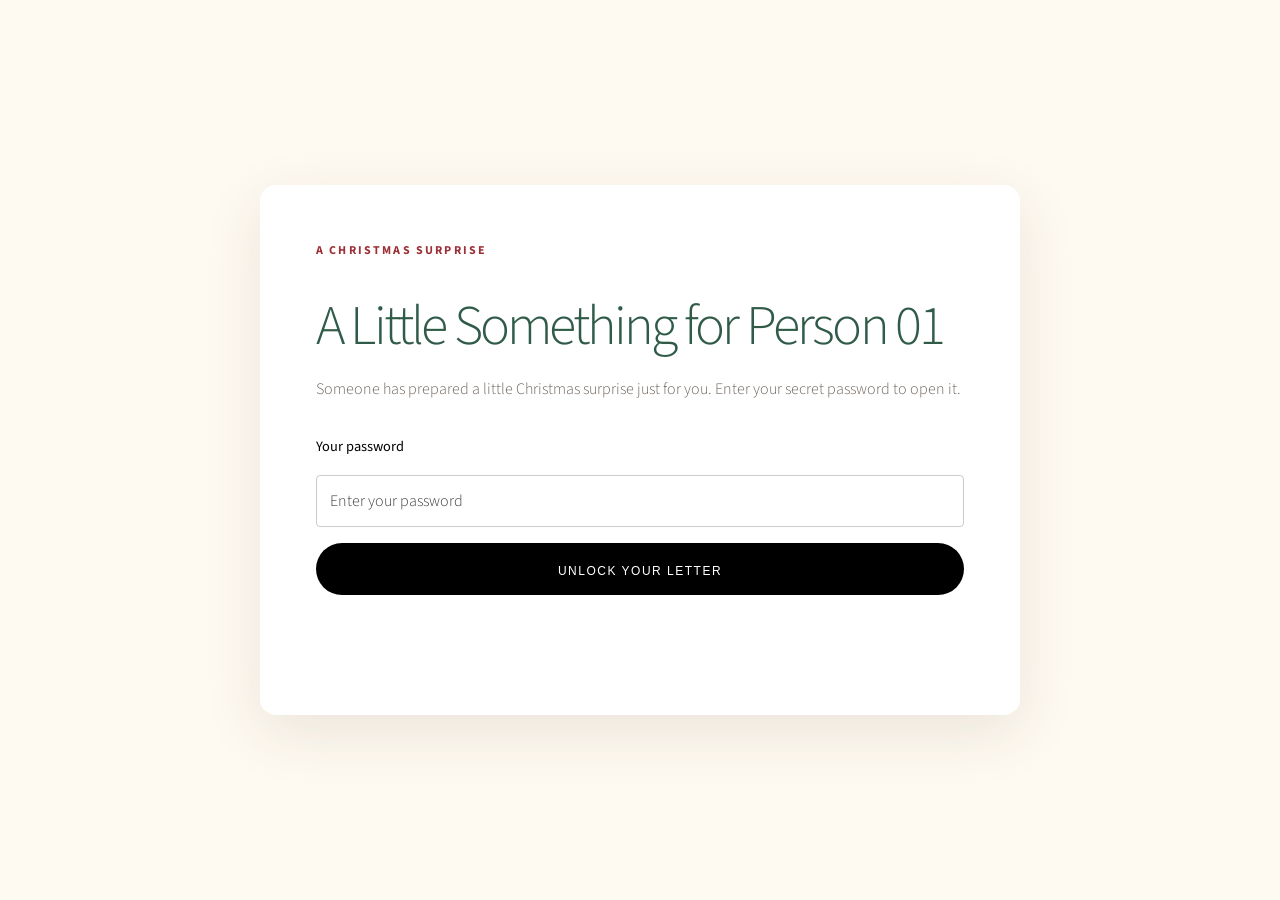
==== commit 18d10525: "add illustration for each letters" ====
--- a/letters/person-01/index.html
+++ b/letters/person-01/index.html
@@ -23,6 +23,13 @@
         </form>
       </div>
       <article id="letter-content" hidden>
+        <img
+          class="letter-illustration"
+          src="../../images/shared/christmas-envelope.png"
+          alt="A Christmas envelope with a red wax seal and festive greenery"
+          width="289"
+          height="101"
+        />
         <p class="letter-kicker">A letter, just for you</p>
         <h1 class="letter-title" id="letter-title">Merry Christmas!</h1>
         <p id="letter-greeting"></p>
--- a/assets/css/letters.css
+++ b/assets/css/letters.css
@@ -72,3 +72,123 @@
   .letter-card { padding: 1.25rem 1rem; }
   .letter-title { font-size: 1.55rem; }
 }
+
+/* Keep the unlock label centered horizontally and slightly lower vertically */
+.letter-form button {
+  display: flex;
+  align-items: center;
+  justify-content: center;
+  text-align: center;
+  line-height: 1;
+  padding: 1.05rem 1.25rem .75rem;
+}
+
+
+/* =================================
+   MODERN & ELEGANT LETTER CONTENT
+   Applies only after the password is accepted.
+================================= */
+#letter-content {
+  max-width: 64ch;
+  margin: 0 auto;
+  padding-top: 2rem;
+}
+
+#letter-content > .letter-kicker {
+  text-align: center;
+  margin-bottom: 1rem;
+}
+
+#letter-content .letter-title {
+  text-align: center;
+  font-size: 2.25rem;
+  line-height: 1.25;
+  margin-bottom: .75rem;
+}
+
+#letter-greeting {
+  margin-top: 2.5rem;
+  margin-bottom: 1.5rem;
+  color: var(--christmas-green);
+  font-weight: 600;
+}
+
+#letter-paragraphs p {
+  font-size: 1rem;
+  line-height: 1.95;
+  color: #514942;
+  margin-bottom: 1.5rem;
+  text-align: left;
+}
+
+#letter-paragraphs p:last-child {
+  margin-top: 2rem;
+}
+
+#letter-paragraphs p:last-child strong {
+  color: var(--christmas-green);
+  font-weight: 600;
+}
+
+@media screen and (max-width: 736px) {
+  #letter-content {
+    padding-top: 1.5rem;
+  }
+
+  #letter-content .letter-title {
+    font-size: 1.85rem;
+  }
+
+  #letter-greeting {
+    margin-top: 2rem;
+  }
+
+  #letter-paragraphs p {
+    font-size: 1rem;
+    line-height: 1.85;
+    margin-bottom: 1.25rem;
+  }
+}
+
+/* Small festive illustration above each unlocked letter */
+.letter-illustration {
+  display: block;
+  width: clamp(125px, 30%, 165px);
+  height: auto;
+  margin: 0 auto 1.25rem;
+  object-fit: contain;
+}
+
+@media screen and (max-width: 736px) {
+  .letter-illustration {
+    width: clamp(120px, 38%, 150px);
+    margin-bottom: 1rem;
+  }
+}
+
+/* Keep password input and unlock button aligned at the same width */
+.letter-form {
+  display: block;
+  width: 100%;
+}
+
+.letter-form input,
+.letter-form button {
+  box-sizing: border-box;
+  width: 100%;
+  max-width: none;
+}
+
+.letter-form input {
+  display: block;
+}
+
+.letter-form button {
+  display: flex;
+  align-items: center;
+  justify-content: center;
+  text-align: center;
+  line-height: 1;
+  padding: 1.05rem 1.25rem .75rem;
+  margin: 0;
+}
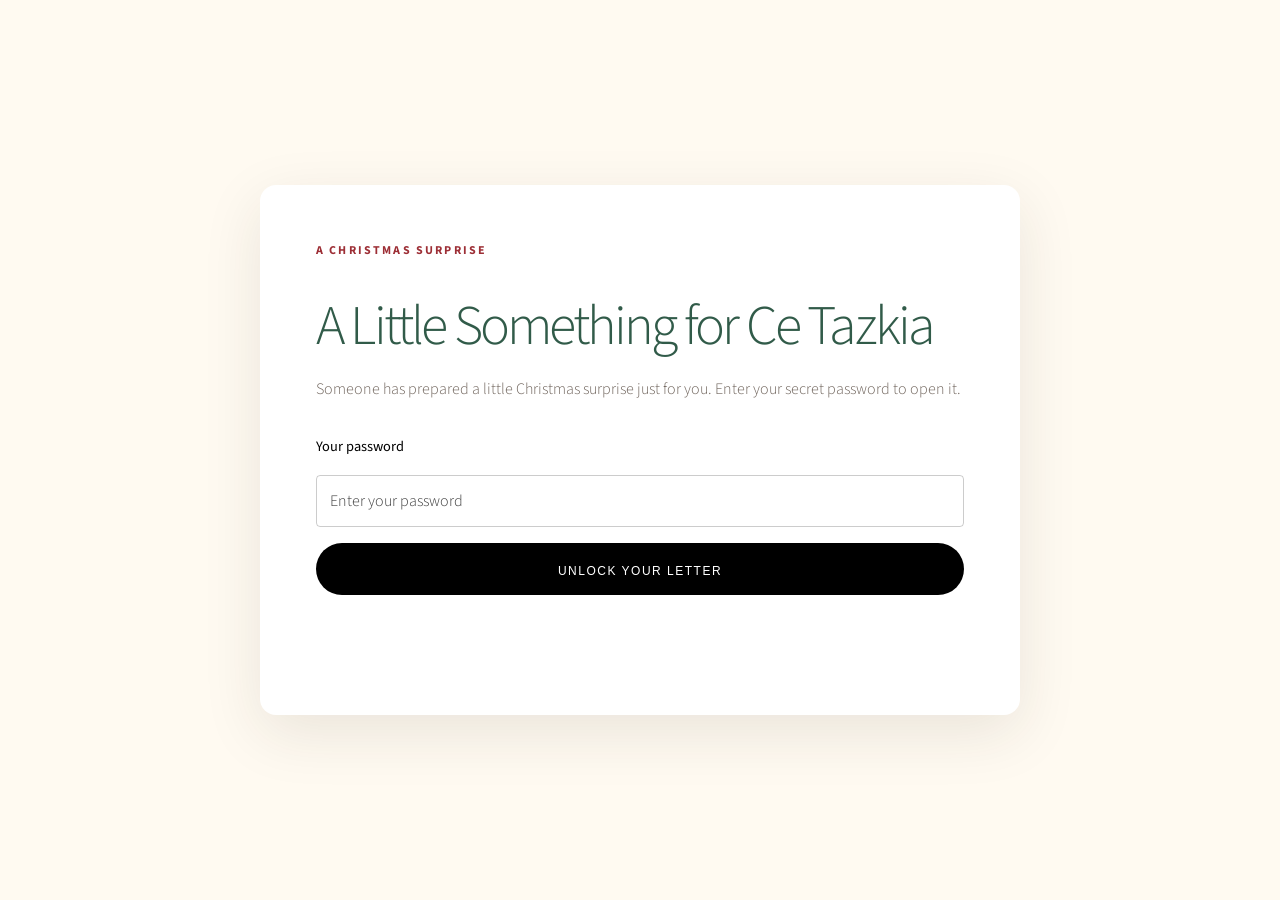
==== commit 880c3202: "surat 1 ce taz" ====
--- a/letters/person-01/index.html
+++ b/letters/person-01/index.html
@@ -1,5 +1,5 @@
 <!DOCTYPE HTML>
-<html lang="en">
+<html lang="id">
 <head>
   <title>Christmas Letter</title>
   <meta charset="utf-8" />
